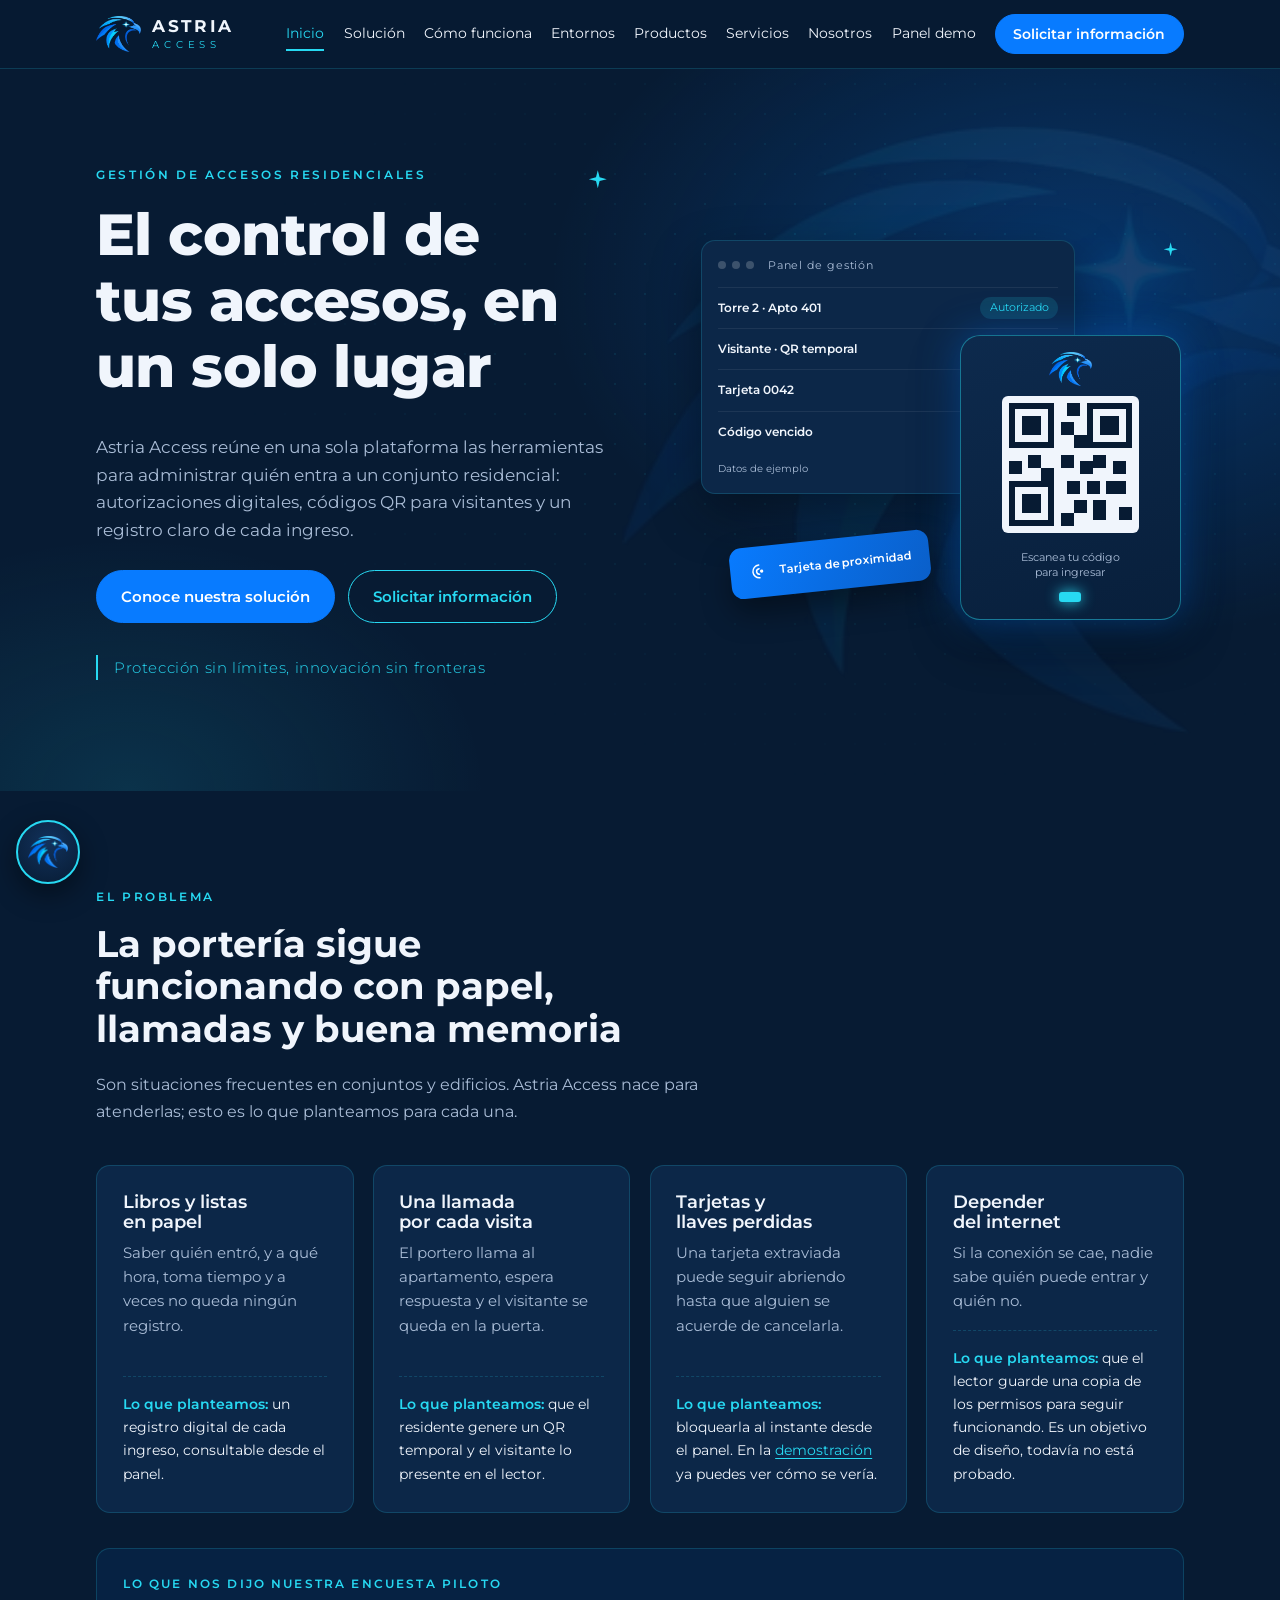
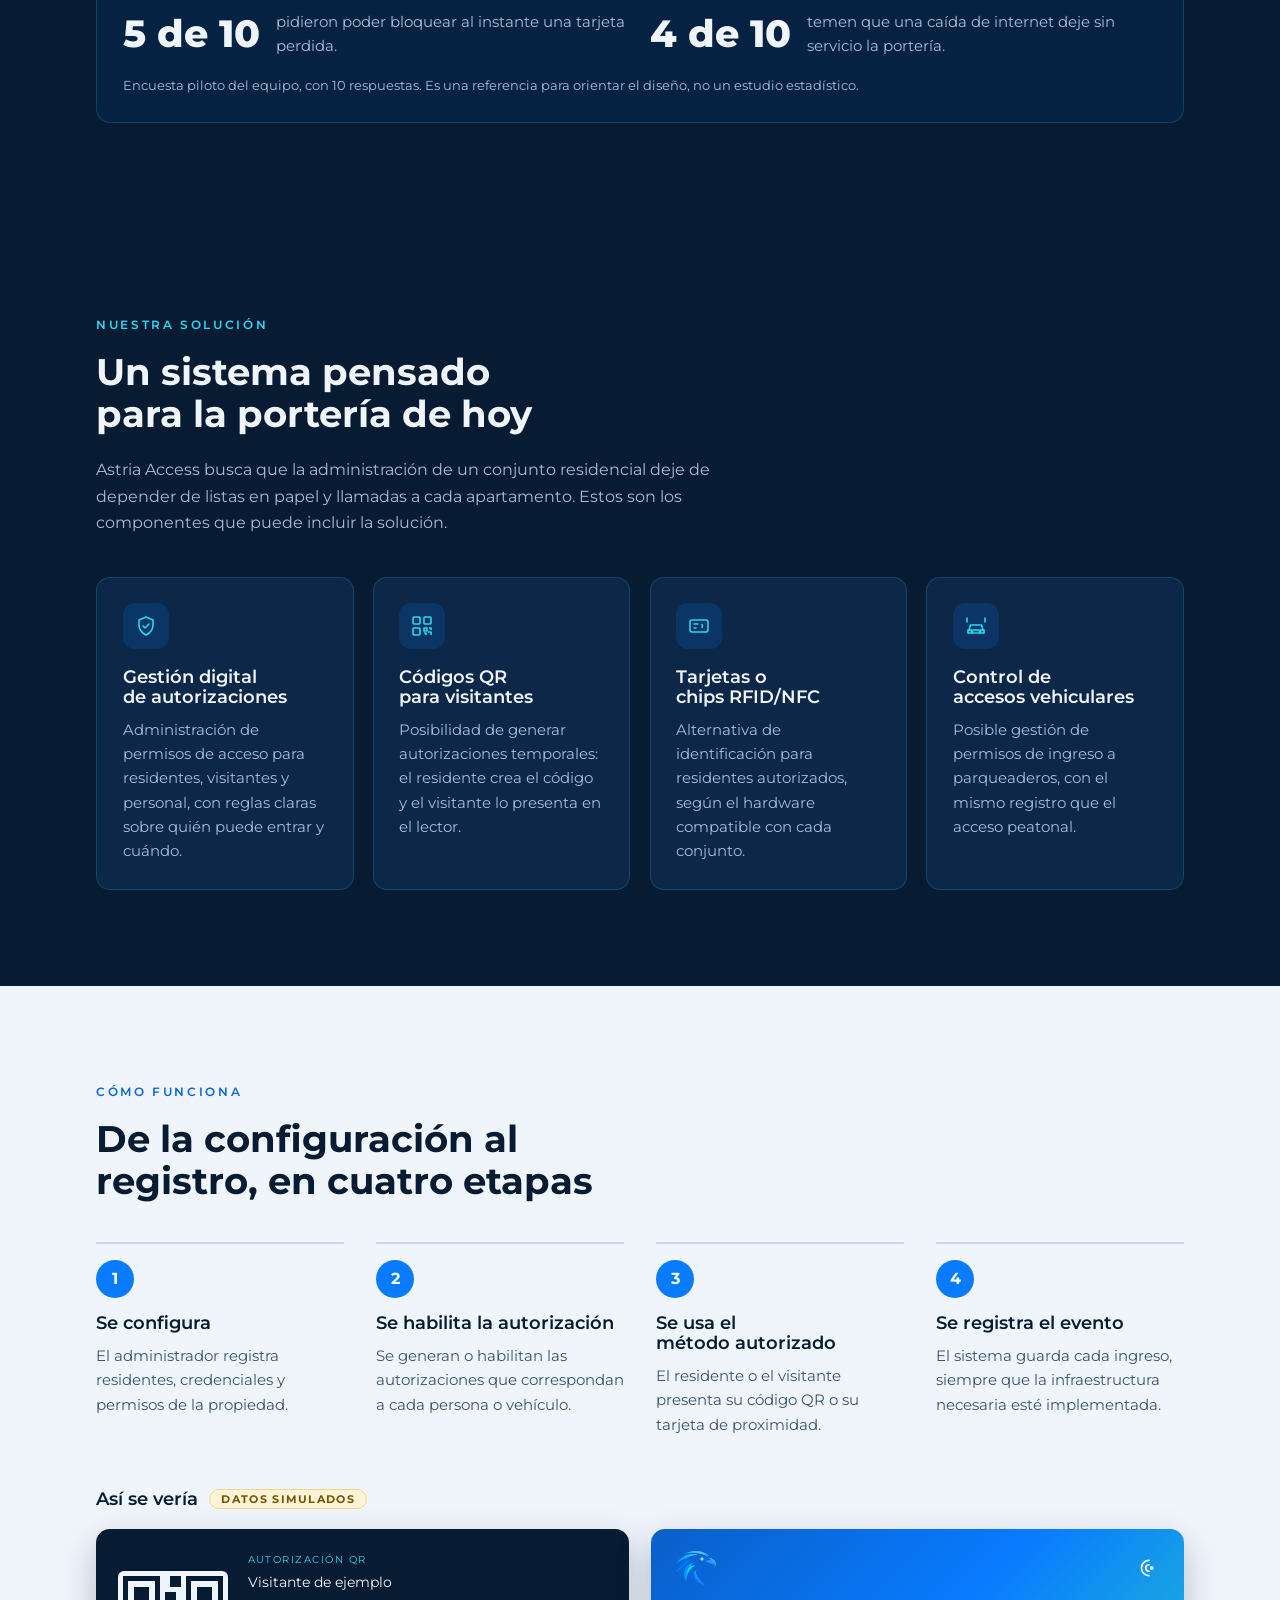
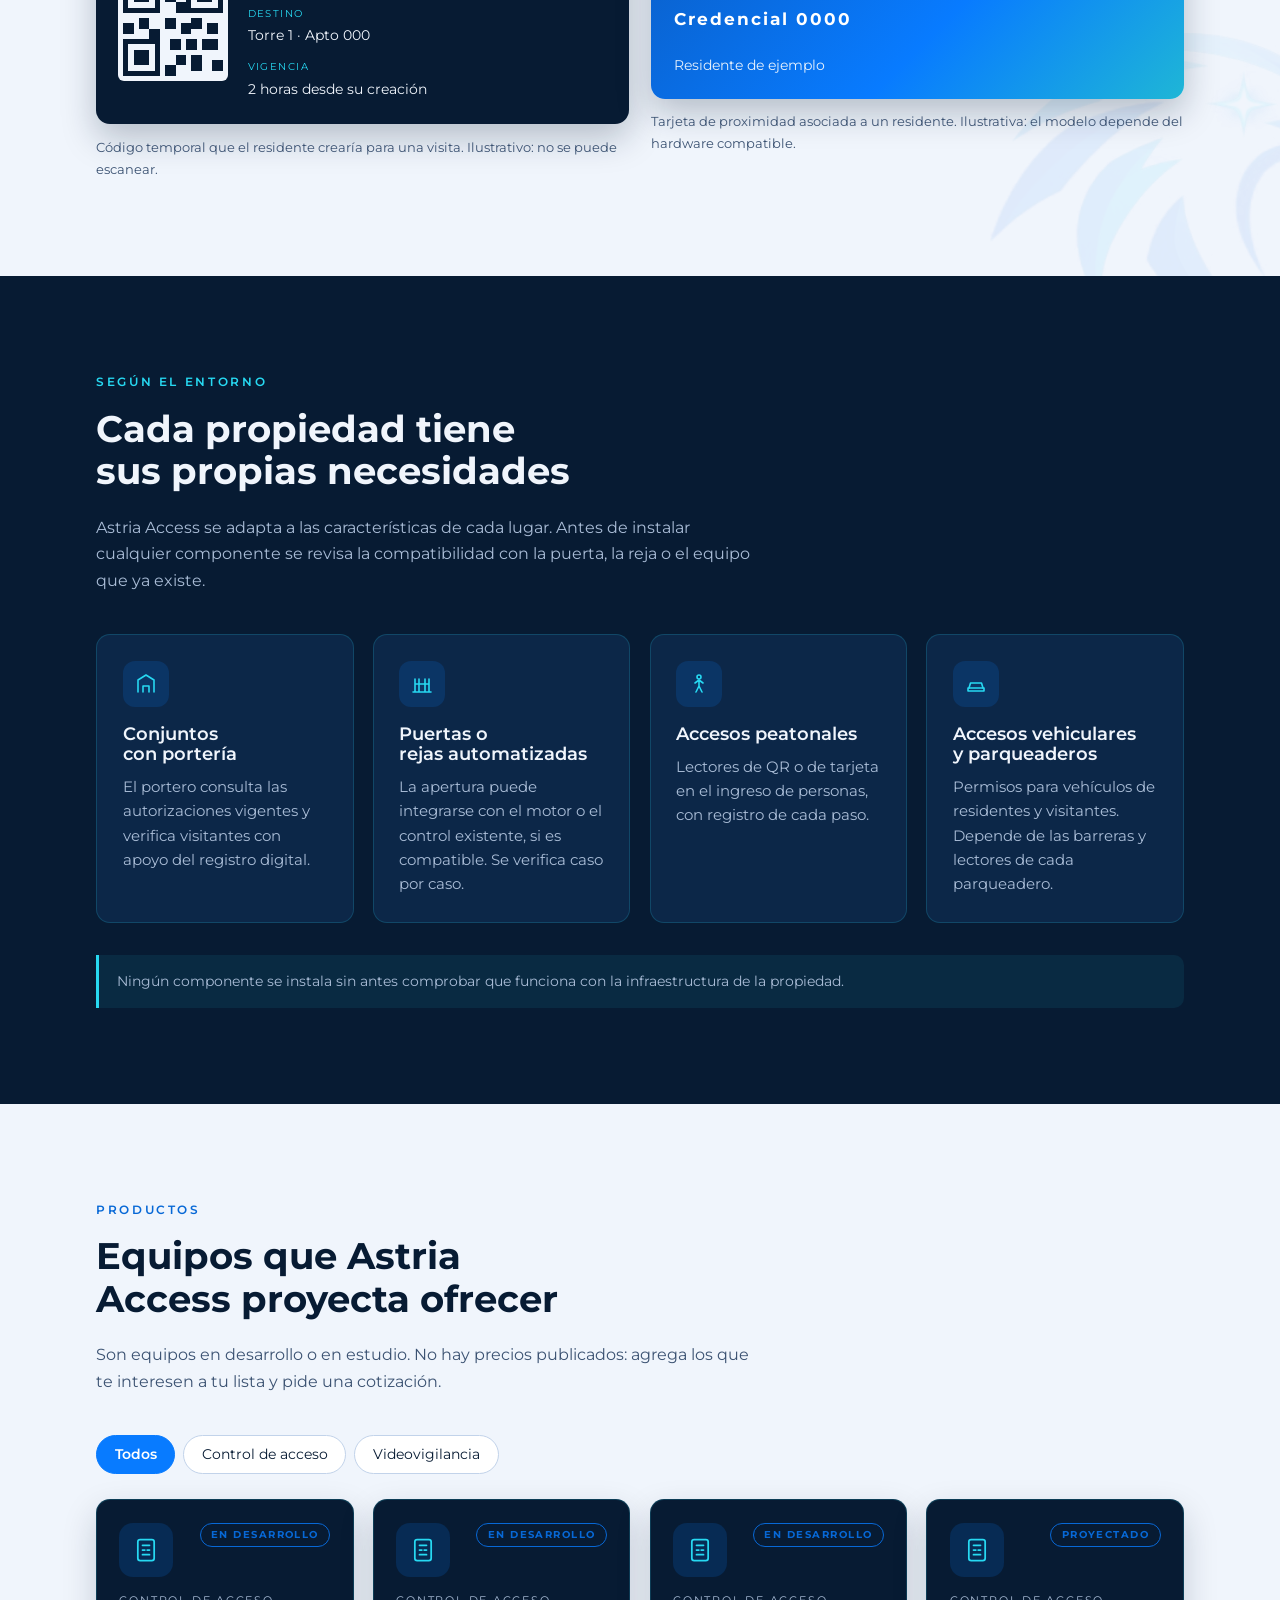
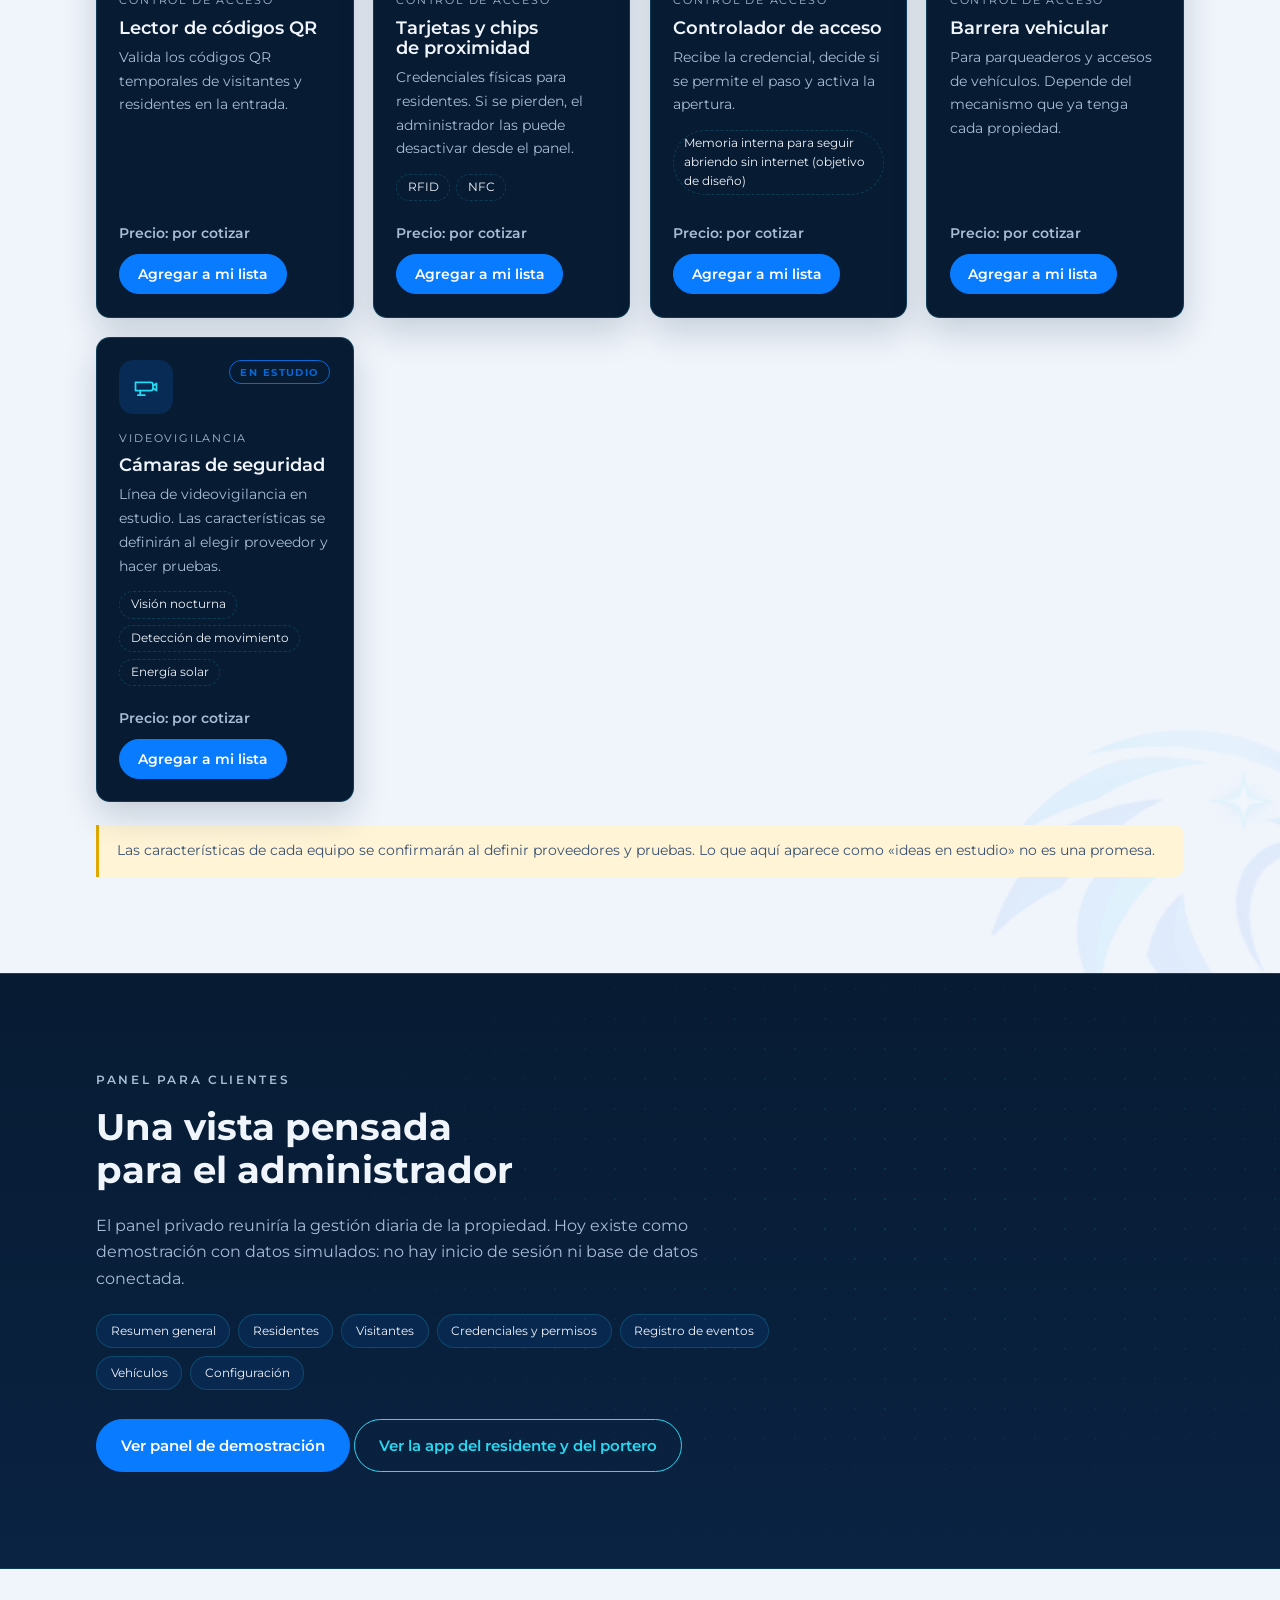
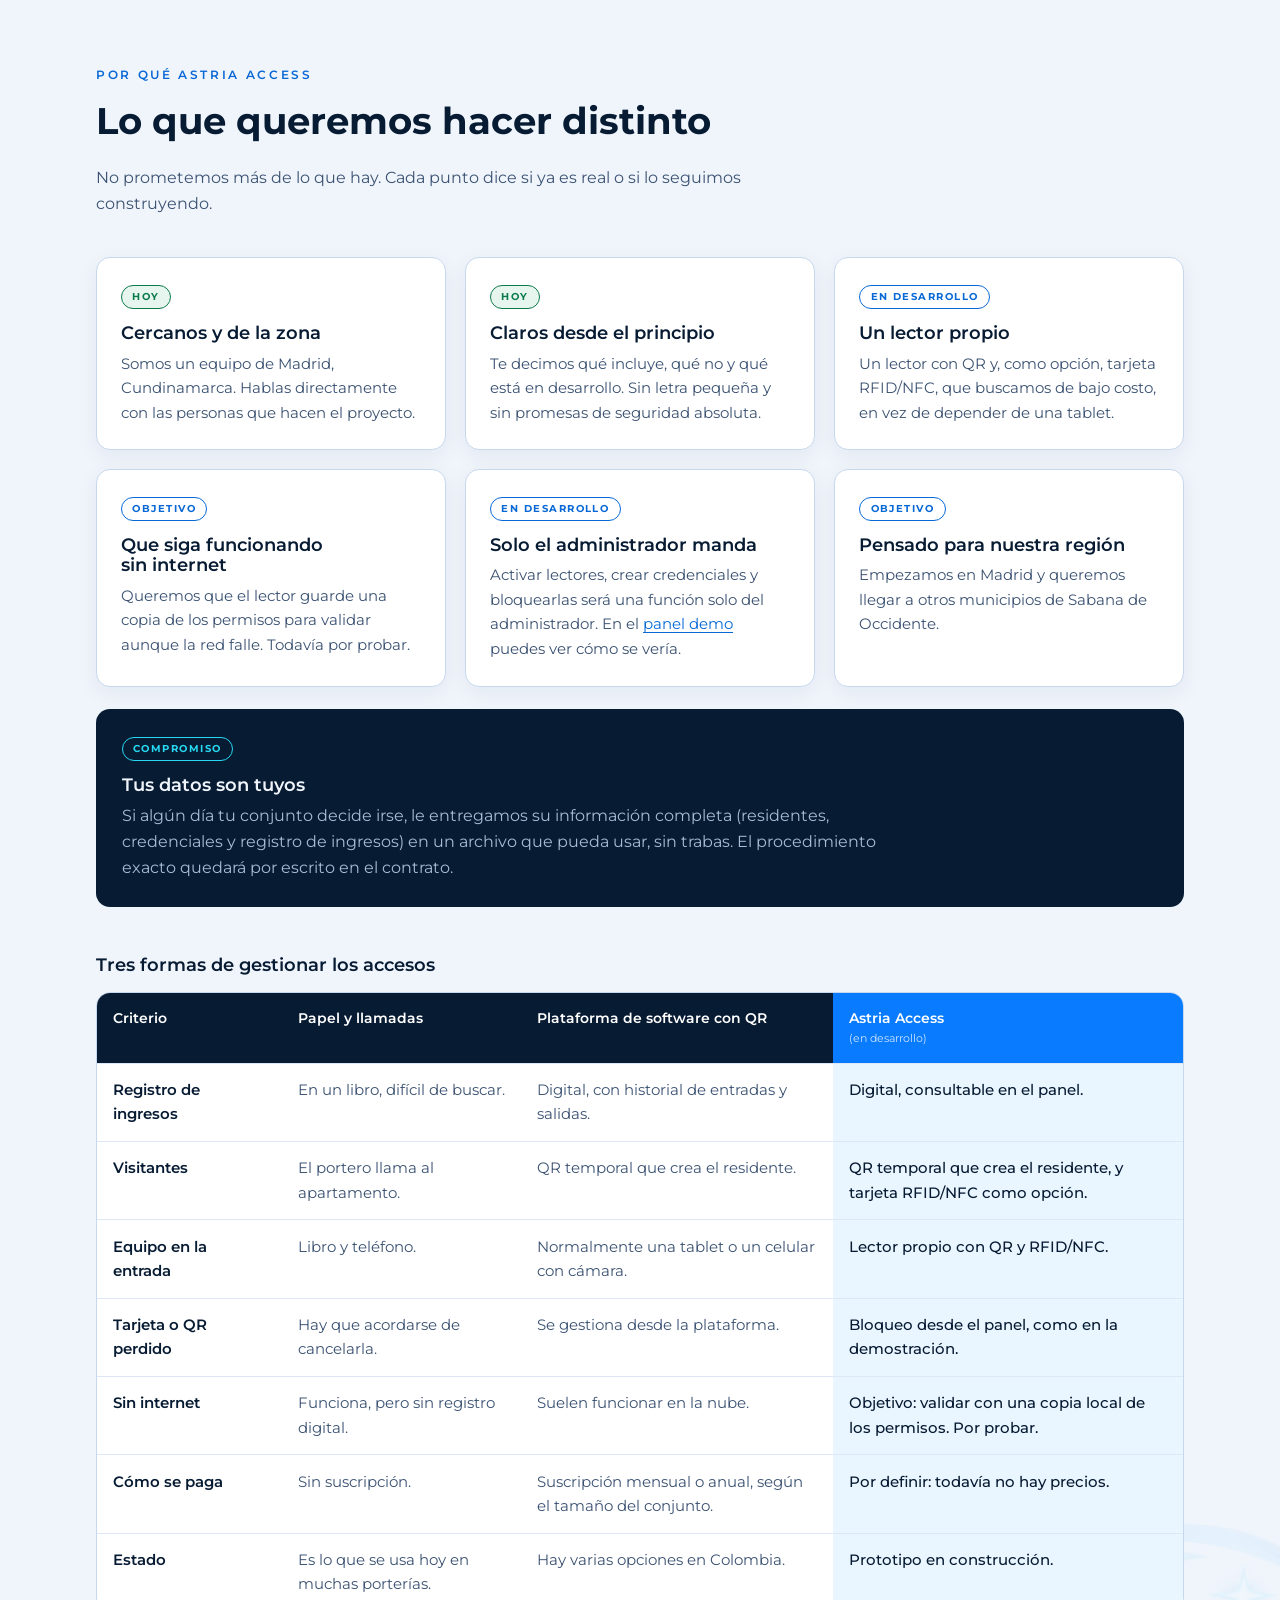
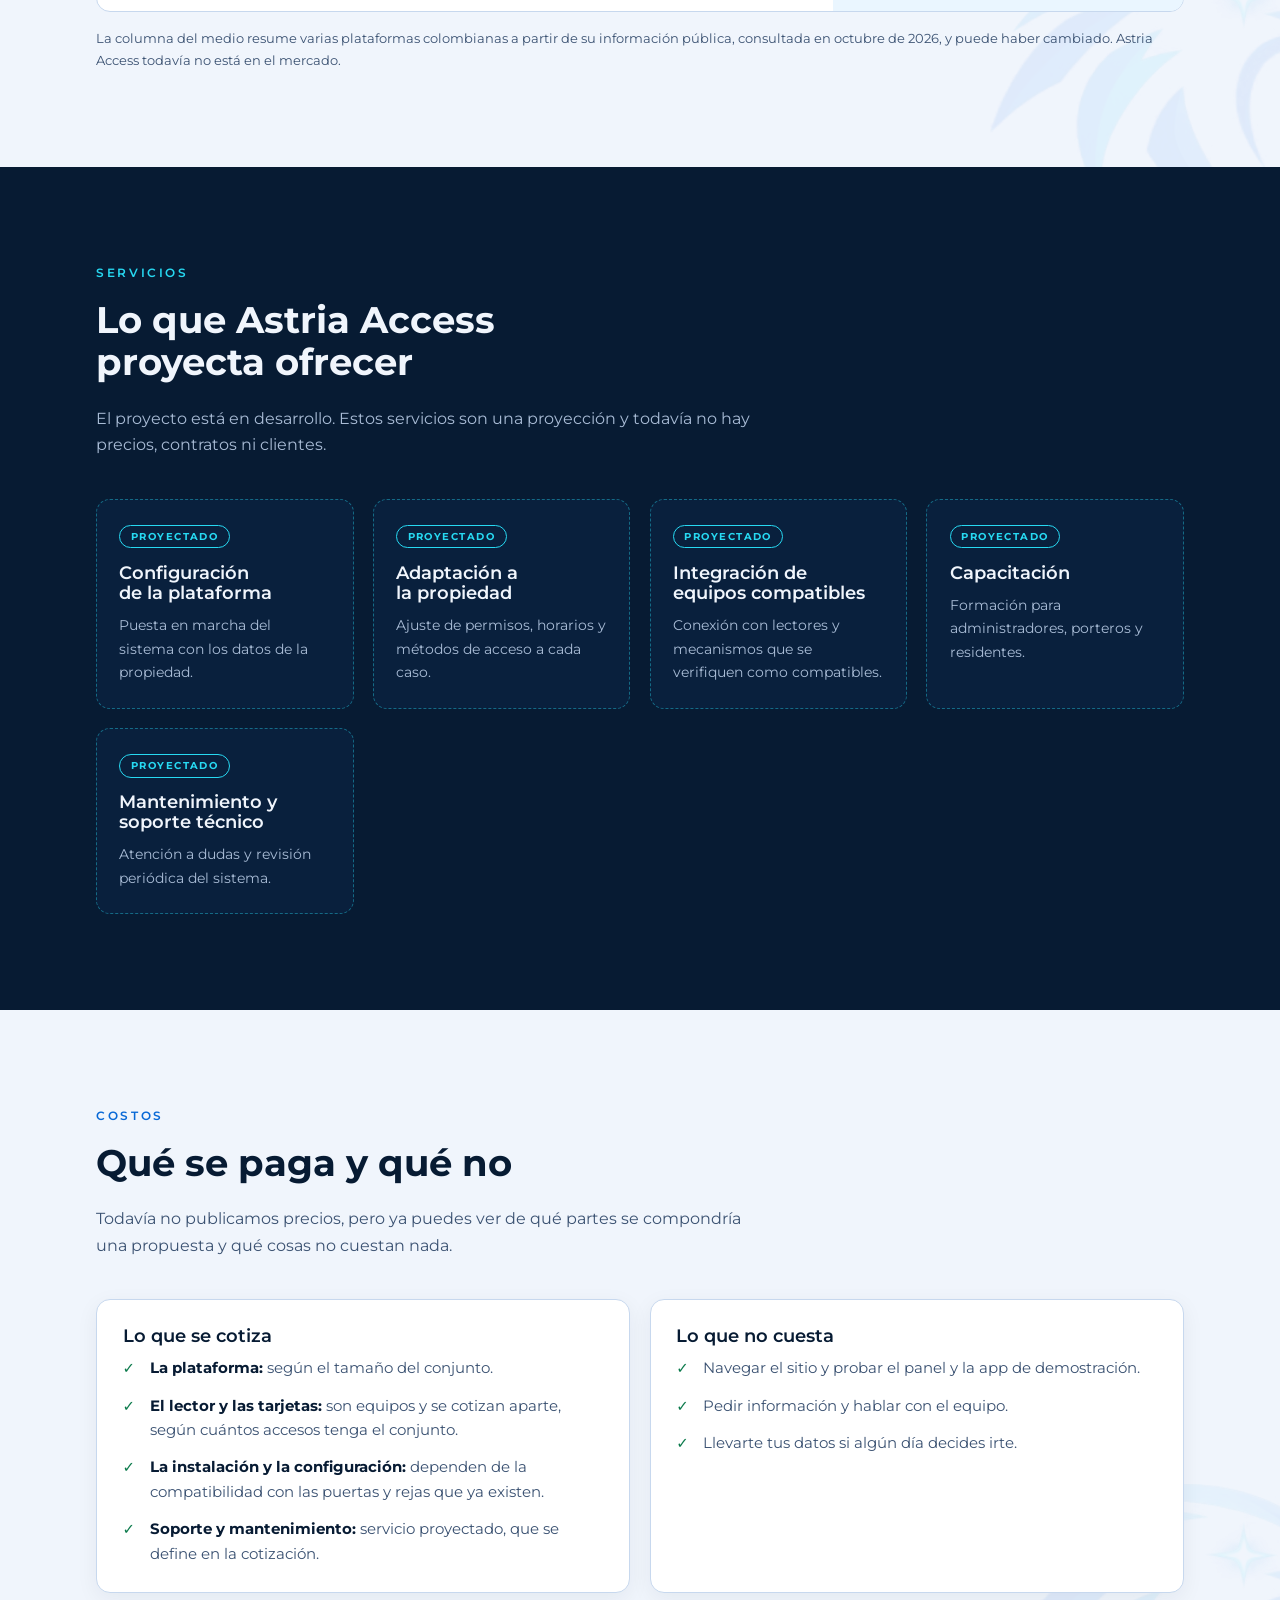
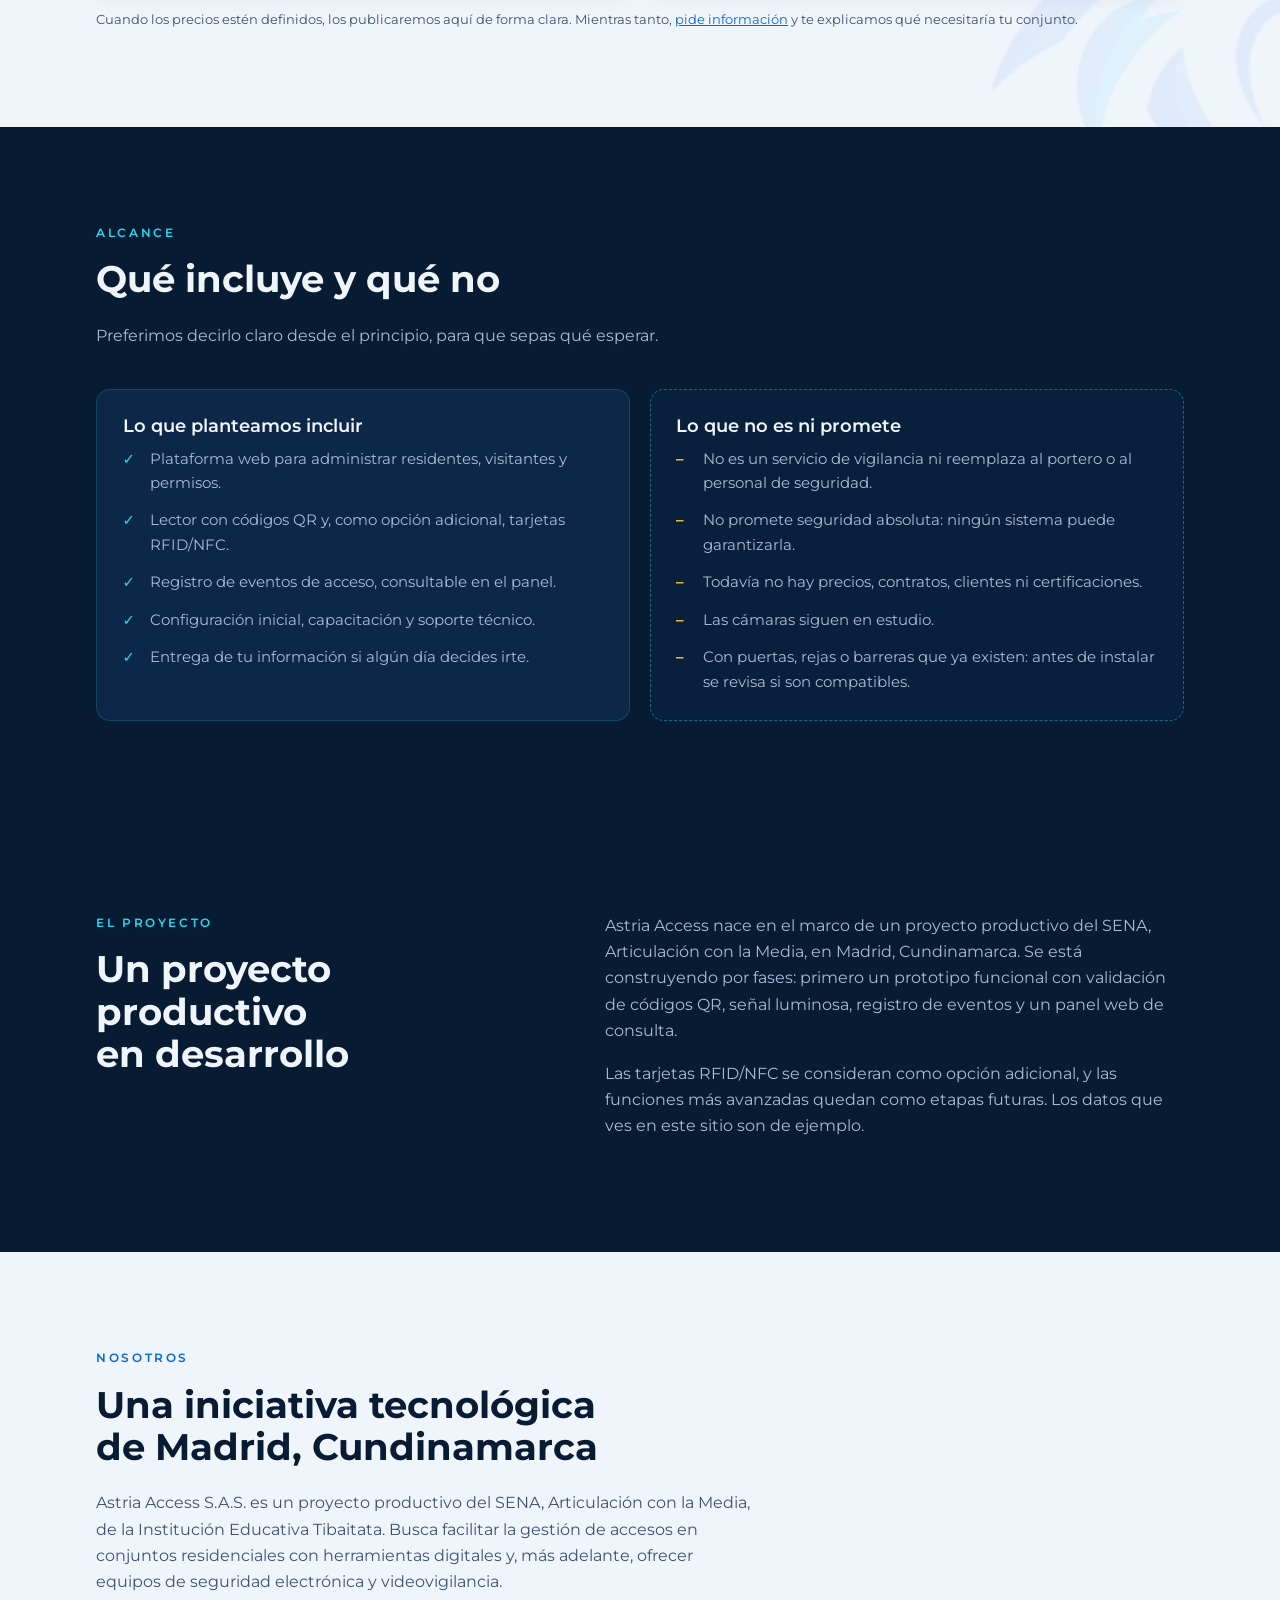
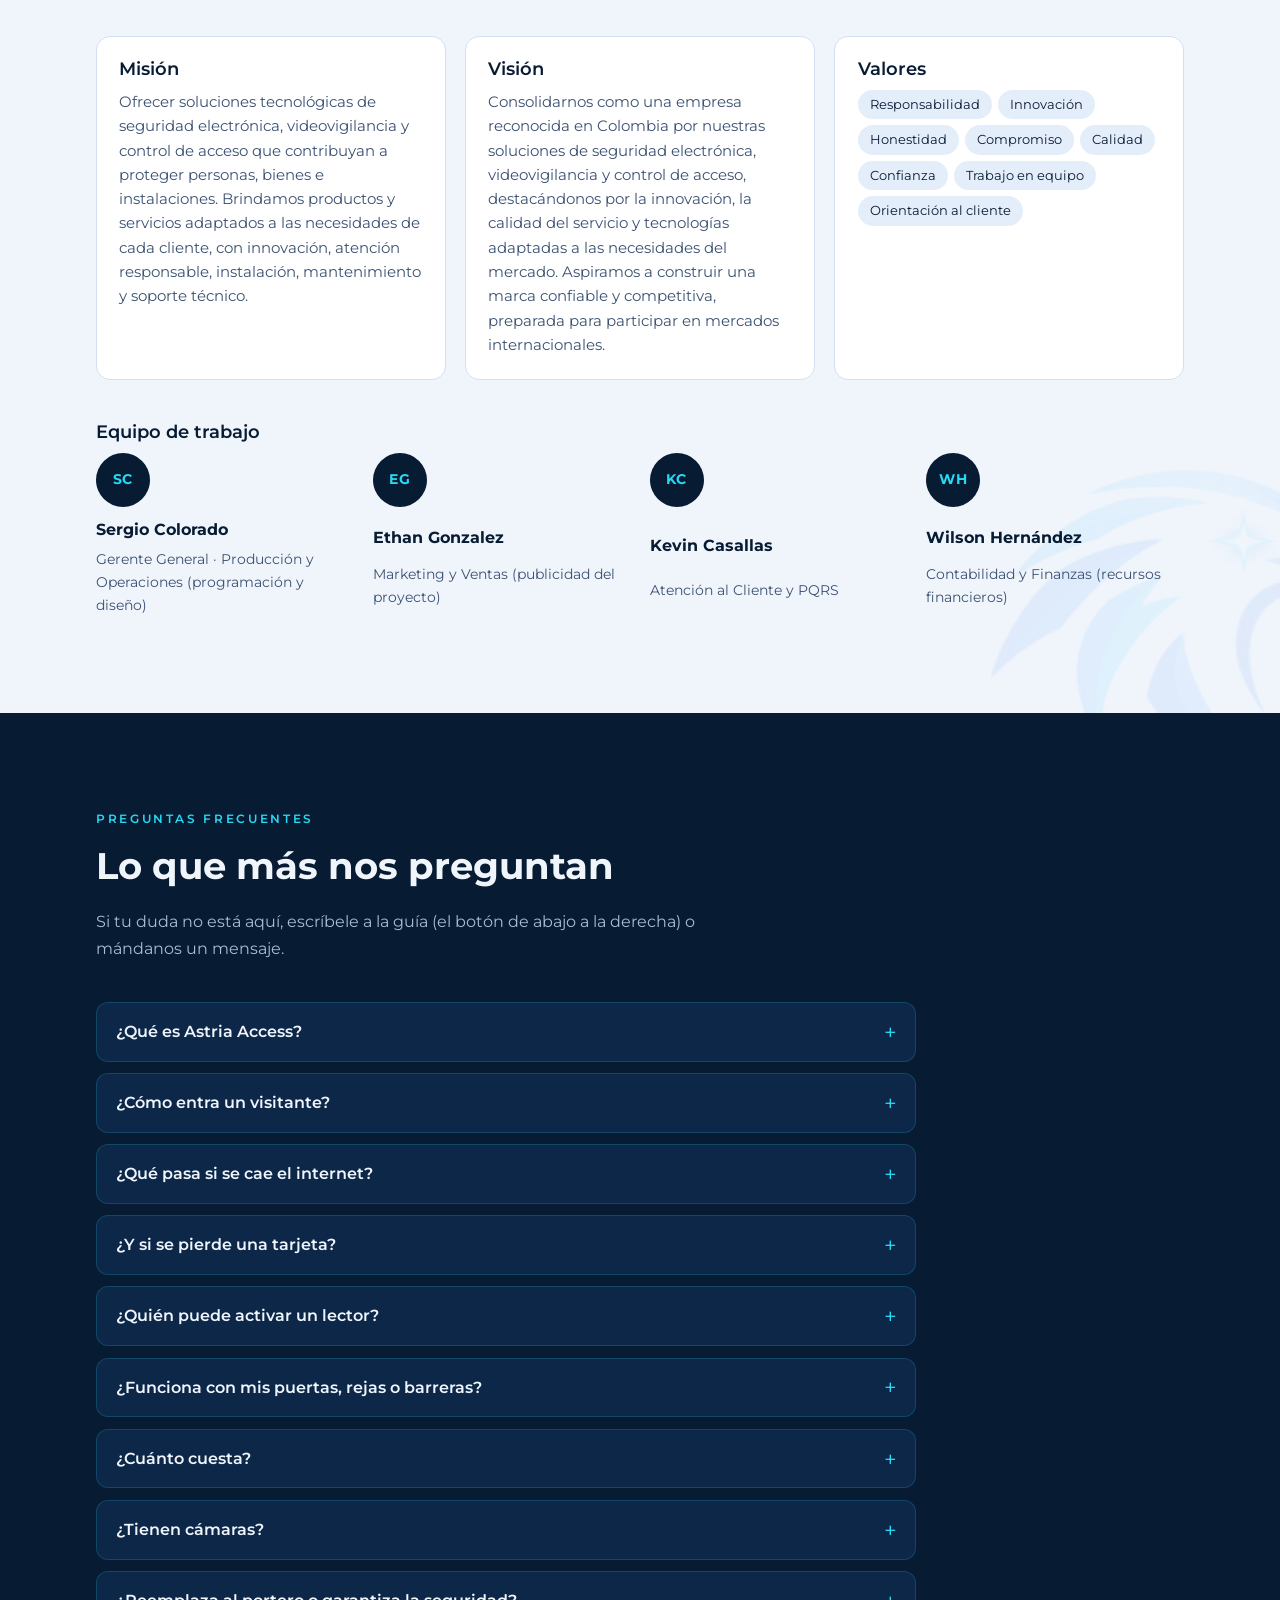
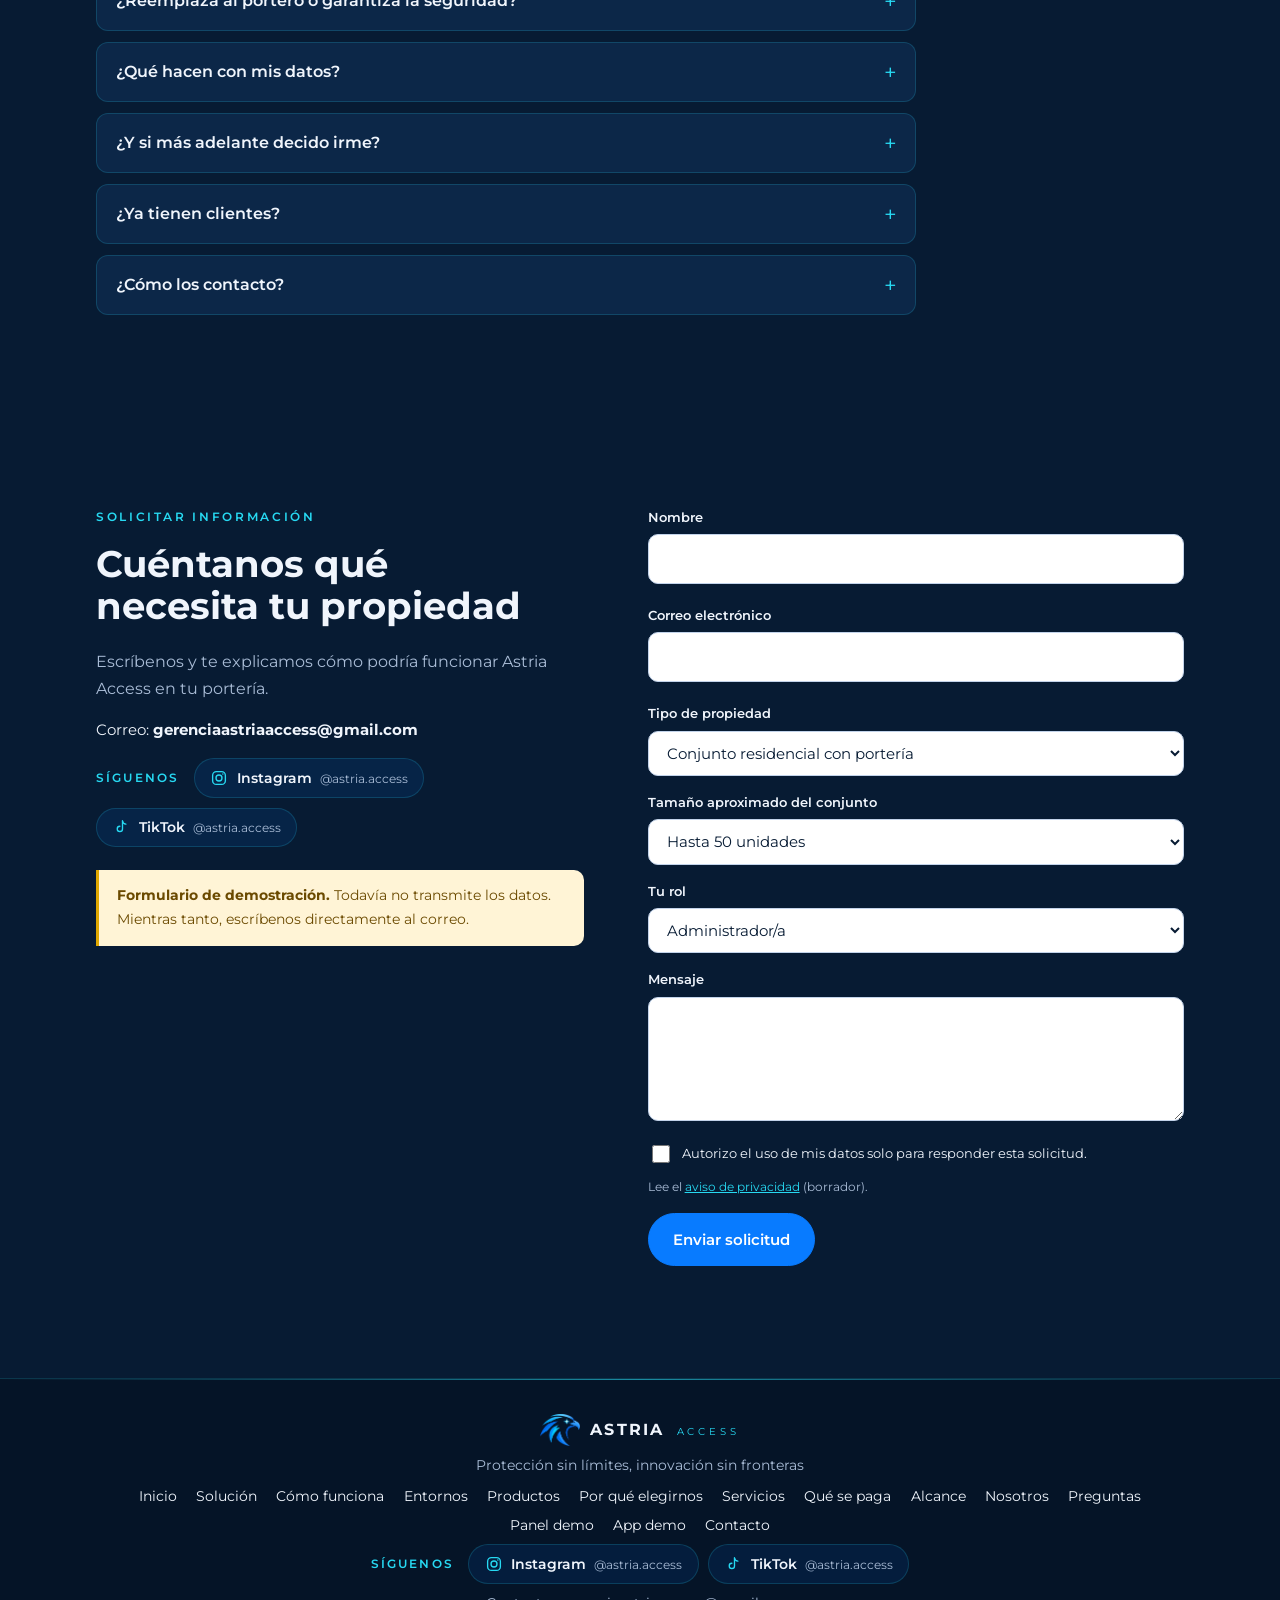
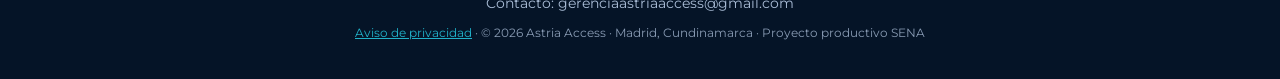
==== index.html @ 7a4d5e5d "Add files via upload" ====
<!DOCTYPE html>
<html lang="es">
<head>
  <meta charset="UTF-8">
  <meta name="viewport" content="width=device-width, initial-scale=1">
  <title>Astria Access</title>
  <meta name="description" content="Astria Access: herramientas digitales para gestionar los accesos de conjuntos residenciales, con códigos QR, tarjetas de proximidad y registro de eventos.">
  <meta name="theme-color" content="#071B33">
  <meta property="og:type" content="website">
  <meta property="og:title" content="Astria Access">
  <meta property="og:description" content="Herramientas digitales para gestionar los accesos de conjuntos residenciales: códigos QR, tarjetas de proximidad y registro de eventos.">
  <meta property="og:locale" content="es_CO">
  <link rel="icon" href="favicon.ico" sizes="any">
  <link rel="icon" type="image/png" sizes="32x32" href="favicon-32.png">
  <link rel="icon" type="image/png" sizes="192x192" href="favicon-192.png">
  <link rel="apple-touch-icon" href="apple-touch-icon.png">

  <!-- Tipografía Montserrat (la del kit de marca) -->
  <link rel="preconnect" href="https://fonts.googleapis.com">
  <link rel="preconnect" href="https://fonts.gstatic.com" crossorigin>
  <link href="https://fonts.googleapis.com/css2?family=Montserrat:wght@300;400;600;700;800&display=swap" rel="stylesheet">

  <link rel="stylesheet" href="styles.css">
</head>
<body>

  <a class="saltar" href="#contenido">Saltar al contenido</a>

  <!-- ============ ENCABEZADO Y MENÚ ============ -->
  <header class="encabezado" id="encabezado">
    <div class="contenedor encabezado__interior">
      <a class="marca" href="#inicio" aria-label="Astria Access, ir al inicio">
        <img src="logo-aguila.png" alt="" class="marca__icono" width="44" height="36">
        <span class="marca__texto">ASTRIA <small>ACCESS</small></span>
      </a>

      <button class="menu-boton" id="menuBoton" aria-expanded="false" aria-controls="menu" aria-label="Abrir menú">
        <span></span><span></span><span></span>
      </button>

      <nav class="menu" id="menu" aria-label="Principal">
        <a href="#inicio">Inicio</a>
        <a href="#solucion">Solución</a>
        <a href="#funcionamiento">Cómo funciona</a>
        <a href="#entornos">Entornos</a>
        <a href="#productos">Productos</a>
        <a href="#servicios">Servicios</a>
        <a href="#nosotros">Nosotros</a>
        <a href="panel.html">Panel demo</a>
        <a href="#contacto" class="boton boton--pequeno">Solicitar información</a>
      </nav>
    </div>
  </header>

  <main id="contenido">

    <!-- ============ A. INICIO ============ -->
    <section class="hero" id="inicio">
      <span class="estrella estrella--1" aria-hidden="true"></span>
      <span class="estrella estrella--2" aria-hidden="true"></span>
      <span class="estrella estrella--3" aria-hidden="true"></span>
      <div class="contenedor hero__interior">

        <div class="hero__texto">
          <p class="etiqueta">Gestión de accesos residenciales</p>
          <h1>El control de tus accesos, en un solo lugar</h1>
          <p class="hero__descripcion">
            Astria Access reúne en una sola plataforma las herramientas para administrar quién entra a un
            conjunto residencial: autorizaciones digitales, códigos QR para visitantes y un registro claro
            de cada ingreso.
          </p>
          <div class="hero__botones">
            <a href="#solucion" class="boton">Conoce nuestra solución</a>
            <a href="#contacto" class="boton boton--borde">Solicitar información</a>
          </div>
          <p class="eslogan">Protección sin límites, innovación sin fronteras</p>
        </div>

        <!-- Composición: lector en portería + panel de gestión (todo en SVG/HTML, sin imágenes externas) -->
        <div class="hero__visual" aria-hidden="true">
          <div class="escena">
            <div class="panel">
              <div class="panel__barra"><i></i><i></i><i></i><span>Panel de gestión</span></div>
              <div class="panel__fila"><b>Torre 2 · Apto 401</b><em class="ok">Autorizado</em></div>
              <div class="panel__fila"><b>Visitante · QR temporal</b><em class="ok">Válido 2 h</em></div>
              <div class="panel__fila"><b>Tarjeta 0042</b><em class="ok">Residente</em></div>
              <div class="panel__fila"><b>Código vencido</b><em class="no">Denegado</em></div>
              <small class="panel__nota">Datos de ejemplo</small>
            </div>

            <div class="lector">
              <img src="logo-aguila.png" alt="" class="lector__logo">
              <svg class="qr" viewBox="0 0 21 21" shape-rendering="crispEdges">
                <rect width="21" height="21" fill="#F0F5FC"/>
                <g fill="#071B33">
                  <path d="M1 1h7v7H1zM13 1h7v7h-7zM1 13h7v7H1z"/>
                </g>
                <g fill="#F0F5FC">
                  <path d="M2 2h5v5H2zM14 2h5v5h-5zM2 14h5v5H2z"/>
                </g>
                <g fill="#071B33">
                  <path d="M3 3h3v3H3zM15 3h3v3h-3zM3 15h3v3H3z"/>
                  <path d="M10 1h2v2h-2zM9 4h2v2H9zM11 6h2v2h-2zM9 9h2v2H9zM12 10h2v2h-2zM14 9h2v2h-2zM17 10h2v2h-2zM10 13h2v2h-2zM13 13h2v2h-2zM16 13h3v2h-3zM11 16h2v2h-2zM14 16h2v3h-2zM18 17h2v2h-2zM9 18h2v2H9zM1 10h2v2H1zM4 9h2v2H4zM6 11h2v2H6z"/>
                </g>
              </svg>
              <p class="lector__texto">Escanea tu código<br>para ingresar</p>
              <span class="lector__led"></span>
            </div>

            <div class="tarjeta-rfid">
              <svg viewBox="0 0 24 24" width="22" height="22" fill="none" stroke="currentColor" stroke-width="1.6" stroke-linecap="round"><path d="M5 12a7 7 0 0 1 7-7M5 12a7 7 0 0 0 7 7"/><path d="M9 12a3 3 0 0 1 3-3M9 12a3 3 0 0 0 3 3"/><circle cx="14.5" cy="12" r="1" fill="currentColor"/></svg>
              <span>Tarjeta de proximidad</span>
            </div>
          </div>
        </div>

      </div>
    </section>

    <!-- ============ B0. EL PROBLEMA ============ -->
    <section class="seccion" id="problema">
      <div class="contenedor">
        <header class="seccion__cabecera">
          <p class="etiqueta">El problema</p>
          <h2>La portería sigue funcionando con papel, llamadas y buena memoria</h2>
          <p>Son situaciones frecuentes en conjuntos y edificios. Astria Access nace para atenderlas; esto es lo que planteamos para cada una.</p>
        </header>

        <div class="rejilla">
          <article class="tarjeta tarjeta--problema">
            <h3>Libros y listas en papel</h3>
            <p>Saber quién entró, y a qué hora, toma tiempo y a veces no queda ningún registro.</p>
            <p class="tarjeta__respuesta"><strong>Lo que planteamos:</strong> un registro digital de cada ingreso, consultable desde el panel.</p>
          </article>
          <article class="tarjeta tarjeta--problema">
            <h3>Una llamada por cada visita</h3>
            <p>El portero llama al apartamento, espera respuesta y el visitante se queda en la puerta.</p>
            <p class="tarjeta__respuesta"><strong>Lo que planteamos:</strong> que el residente genere un QR temporal y el visitante lo presente en el lector.</p>
          </article>
          <article class="tarjeta tarjeta--problema">
            <h3>Tarjetas y llaves perdidas</h3>
            <p>Una tarjeta extraviada puede seguir abriendo hasta que alguien se acuerde de cancelarla.</p>
            <p class="tarjeta__respuesta"><strong>Lo que planteamos:</strong> bloquearla al instante desde el panel. En la <a href="panel.html">demostración</a> ya puedes ver cómo se vería.</p>
          </article>
          <article class="tarjeta tarjeta--problema">
            <h3>Depender del internet</h3>
            <p>Si la conexión se cae, nadie sabe quién puede entrar y quién no.</p>
            <p class="tarjeta__respuesta"><strong>Lo que planteamos:</strong> que el lector guarde una copia de los permisos para seguir funcionando. Es un objetivo de diseño, todavía no está probado.</p>
          </article>
        </div>

        <div class="cifras">
          <p class="cifras__titulo">Lo que nos dijo nuestra encuesta piloto</p>
          <ul class="cifras__lista">
            <li><strong>5 de 10</strong><span>pidieron poder bloquear al instante una tarjeta perdida.</span></li>
            <li><strong>4 de 10</strong><span>temen que una caída de internet deje sin servicio la portería.</span></li>
          </ul>
          <p class="cifras__nota">Encuesta piloto del equipo, con 10 respuestas. Es una referencia para orientar el diseño, no un estudio estadístico.</p>
        </div>
      </div>
    </section>

    <!-- ============ B. NUESTRA SOLUCIÓN ============ -->
    <section class="seccion" id="solucion">
      <div class="contenedor">
        <header class="seccion__cabecera">
          <p class="etiqueta">Nuestra solución</p>
          <h2>Un sistema pensado para la portería de hoy</h2>
          <p>
            Astria Access busca que la administración de un conjunto residencial deje de depender de
            listas en papel y llamadas a cada apartamento. Estos son los componentes que puede incluir la solución.
          </p>
        </header>

        <div class="rejilla">

          <article class="tarjeta">
            <div class="tarjeta__icono">
              <svg viewBox="0 0 24 24" fill="none" stroke="currentColor" stroke-width="1.6" stroke-linecap="round" stroke-linejoin="round"><path d="M12 3l7 3v5c0 4.5-3 8-7 10-4-2-7-5.5-7-10V6z"/><path d="M9 12l2 2 4-4"/></svg>
            </div>
            <h3>Gestión digital de autorizaciones</h3>
            <p>Administración de permisos de acceso para residentes, visitantes y personal, con reglas claras sobre quién puede entrar y cuándo.</p>
          </article>

          <article class="tarjeta">
            <div class="tarjeta__icono">
              <svg viewBox="0 0 24 24" fill="none" stroke="currentColor" stroke-width="1.6" stroke-linejoin="round"><rect x="3" y="3" width="7" height="7" rx="1"/><rect x="14" y="3" width="7" height="7" rx="1"/><rect x="3" y="14" width="7" height="7" rx="1"/><path d="M14 14h3v3h-3zM19 14h2v2M14 19h2v2M18 18h3v3"/></svg>
            </div>
            <h3>Códigos QR para visitantes</h3>
            <p>Posibilidad de generar autorizaciones temporales: el residente crea el código y el visitante lo presenta en el lector.</p>
          </article>

          <article class="tarjeta">
            <div class="tarjeta__icono">
              <svg viewBox="0 0 24 24" fill="none" stroke="currentColor" stroke-width="1.6" stroke-linecap="round"><rect x="3" y="6" width="18" height="12" rx="2"/><path d="M7 10h4M7 14h2"/><path d="M15 10.5a2.5 2.5 0 0 1 0 3"/></svg>
            </div>
            <h3>Tarjetas o chips RFID/NFC</h3>
            <p>Alternativa de identificación para residentes autorizados, según el hardware compatible con cada conjunto.</p>
          </article>

          <article class="tarjeta">
            <div class="tarjeta__icono">
              <svg viewBox="0 0 24 24" fill="none" stroke="currentColor" stroke-width="1.6" stroke-linecap="round" stroke-linejoin="round"><path d="M5 16l1.5-5h11L19 16"/><path d="M4 16h16v3H4z"/><circle cx="8" cy="17.5" r=".6" fill="currentColor"/><circle cx="16" cy="17.5" r=".6" fill="currentColor"/><path d="M3 8V4M21 8V4"/></svg>
            </div>
            <h3>Control de accesos vehiculares</h3>
            <p>Posible gestión de permisos de ingreso a parqueaderos, con el mismo registro que el acceso peatonal.</p>
          </article>

        </div>
      </div>
    </section>

    <!-- ============ C. CÓMO FUNCIONA (4 etapas: el orden sí importa) ============ -->
    <section class="seccion seccion--clara" id="funcionamiento">
      <div class="contenedor">
        <header class="seccion__cabecera">
          <p class="etiqueta">Cómo funciona</p>
          <h2>De la configuración al registro, en cuatro etapas</h2>
        </header>

        <ol class="pasos">
          <li>
            <span class="pasos__numero">1</span>
            <h3>Se configura</h3>
            <p>El administrador registra residentes, credenciales y permisos de la propiedad.</p>
          </li>
          <li>
            <span class="pasos__numero">2</span>
            <h3>Se habilita la autorización</h3>
            <p>Se generan o habilitan las autorizaciones que correspondan a cada persona o vehículo.</p>
          </li>
          <li>
            <span class="pasos__numero">3</span>
            <h3>Se usa el método autorizado</h3>
            <p>El residente o el visitante presenta su código QR o su tarjeta de proximidad.</p>
          </li>
          <li>
            <span class="pasos__numero">4</span>
            <h3>Se registra el evento</h3>
            <p>El sistema guarda cada ingreso, siempre que la infraestructura necesaria esté implementada.</p>
          </li>
        </ol>

        <div class="demos">
          <h3 class="demos__titulo">Así se vería <span class="sello">Datos simulados</span></h3>
          <div class="demos__par">

            <figure class="demo">
              <div class="demo__qr">
                <svg class="qr" viewBox="0 0 21 21" shape-rendering="crispEdges" role="img" aria-label="Código QR ilustrativo">
                <rect width="21" height="21" fill="#F0F5FC"/>
                <g fill="#071B33"><path d="M1 1h7v7H1zM13 1h7v7h-7zM1 13h7v7H1z"/></g>
                <g fill="#F0F5FC"><path d="M2 2h5v5H2zM14 2h5v5h-5zM2 14h5v5H2z"/></g>
                <g fill="#071B33">
                  <path d="M3 3h3v3H3zM15 3h3v3h-3zM3 15h3v3H3z"/>
                  <path d="M10 1h2v2h-2zM9 4h2v2H9zM11 6h2v2h-2zM9 9h2v2H9zM12 10h2v2h-2zM14 9h2v2h-2zM17 10h2v2h-2zM10 13h2v2h-2zM13 13h2v2h-2zM16 13h3v2h-3zM11 16h2v2h-2zM14 16h2v3h-2zM18 17h2v2h-2zM9 18h2v2H9zM1 10h2v2H1zM4 9h2v2H4zM6 11h2v2H6z"/>
                </g>
              </svg>
                <dl class="demo__datos">
                  <dt>Autorización QR</dt><dd>Visitante de ejemplo</dd>
                  <dt>Destino</dt><dd>Torre 1 · Apto 000</dd>
                  <dt>Vigencia</dt><dd>2 horas desde su creación</dd>
                </dl>
              </div>
              <figcaption>Código temporal que el residente crearía para una visita. Ilustrativo: no se puede escanear.</figcaption>
            </figure>

            <figure class="demo">
              <div class="demo__tarjeta">
                <div class="demo__tarjeta-fila">
                  <img src="logo-aguila.png" alt="" width="42" height="34">
                  <svg viewBox="0 0 24 24" width="26" height="26" fill="none" stroke="currentColor" stroke-width="1.6" stroke-linecap="round" aria-hidden="true"><path d="M5 12a7 7 0 0 1 7-7M5 12a7 7 0 0 0 7 7"/><path d="M9 12a3 3 0 0 1 3-3M9 12a3 3 0 0 0 3 3"/><circle cx="14.5" cy="12" r="1" fill="currentColor"/></svg>
                </div>
                <p class="demo__tarjeta-num">Credencial 0000</p>
                <p class="demo__tarjeta-nom">Residente de ejemplo</p>
              </div>
              <figcaption>Tarjeta de proximidad asociada a un residente. Ilustrativa: el modelo depende del hardware compatible.</figcaption>
            </figure>

          </div>
        </div>
      </div>
    </section>

    <!-- ============ D. SOLUCIONES SEGÚN EL ENTORNO ============ -->
    <section class="seccion" id="entornos">
      <div class="contenedor">
        <header class="seccion__cabecera">
          <p class="etiqueta">Según el entorno</p>
          <h2>Cada propiedad tiene sus propias necesidades</h2>
          <p>Astria Access se adapta a las características de cada lugar. Antes de instalar cualquier componente se revisa la compatibilidad con la puerta, la reja o el equipo que ya existe.</p>
        </header>

        <div class="rejilla">
          <article class="tarjeta">
            <div class="tarjeta__icono"><svg viewBox="0 0 24 24" fill="none" stroke="currentColor" stroke-width="1.6" stroke-linecap="round" stroke-linejoin="round"><path d="M4 20V8l8-5 8 5v12"/><path d="M9 20v-6h6v6"/></svg></div>
            <h3>Conjuntos con portería</h3>
            <p>El portero consulta las autorizaciones vigentes y verifica visitantes con apoyo del registro digital.</p>
          </article>
          <article class="tarjeta">
            <div class="tarjeta__icono"><svg viewBox="0 0 24 24" fill="none" stroke="currentColor" stroke-width="1.6" stroke-linecap="round" stroke-linejoin="round"><path d="M3 20h18M5 20V7M19 20V7M5 12h14M9 7v13M15 7v13"/></svg></div>
            <h3>Puertas o rejas automatizadas</h3>
            <p>La apertura puede integrarse con el motor o el control existente, si es compatible. Se verifica caso por caso.</p>
          </article>
          <article class="tarjeta">
            <div class="tarjeta__icono"><svg viewBox="0 0 24 24" fill="none" stroke="currentColor" stroke-width="1.6" stroke-linecap="round" stroke-linejoin="round"><circle cx="12" cy="5" r="2"/><path d="M12 8v6l-3 6M12 14l3 6M8 11l4-3 4 3"/></svg></div>
            <h3>Accesos peatonales</h3>
            <p>Lectores de QR o de tarjeta en el ingreso de personas, con registro de cada paso.</p>
          </article>
          <article class="tarjeta">
            <div class="tarjeta__icono"><svg viewBox="0 0 24 24" fill="none" stroke="currentColor" stroke-width="1.6" stroke-linecap="round" stroke-linejoin="round"><path d="M5 16l1.5-5h11L19 16"/><path d="M4 16h16v3H4z"/></svg></div>
            <h3>Accesos vehiculares y parqueaderos</h3>
            <p>Permisos para vehículos de residentes y visitantes. Depende de las barreras y lectores de cada parqueadero.</p>
          </article>
        </div>

        <p class="aviso">Ningún componente se instala sin antes comprobar que funciona con la infraestructura de la propiedad.</p>
      </div>
    </section>

    <!-- ============ PRODUCTOS (catálogo en productos.js) ============ -->
    <section class="seccion seccion--clara" id="productos">
      <div class="contenedor">
        <header class="seccion__cabecera">
          <p class="etiqueta">Productos</p>
          <h2>Equipos que Astria Access proyecta ofrecer</h2>
          <p>Son equipos en desarrollo o en estudio. No hay precios publicados: agrega los que te interesen a tu lista y pide una cotización.</p>
        </header>

        <div class="filtros" id="filtrosProductos" role="group" aria-label="Filtrar productos por categoría"></div>
        <div class="catalogo" id="catalogo" aria-live="polite"></div>
        <p class="aviso aviso--demo">Las características de cada equipo se confirmarán al definir proveedores y pruebas. Lo que aquí aparece como «ideas en estudio» no es una promesa.</p>
      </div>
    </section>

    <!-- Lista de cotización (botón flotante + panel lateral) -->
    <button type="button" class="cotizacion-boton" id="cotBoton" aria-controls="cotPanel" aria-expanded="false" hidden>
      Mi lista <span class="cotizacion-boton__n" id="cotN">0</span>
    </button>
    <aside class="cotizacion" id="cotPanel" aria-label="Lista de cotización" hidden>
      <div class="cotizacion__cabeza">
        <h2>Mi lista de cotización</h2>
        <button type="button" class="cotizacion__cerrar" id="cotCerrar" aria-label="Cerrar lista">×</button>
      </div>
      <ul class="cotizacion__lista" id="cotLista"></ul>
      <p class="cotizacion__vacia" id="cotVacia">Aún no has agregado productos.</p>
      <div class="cotizacion__pie" id="cotPie">
        <p class="cotizacion__nota">Esta lista no se envía sola. Copia el texto y envíalo por el correo de contacto.</p>
        <button type="button" class="boton boton--pequeno" id="cotCopiar">Copiar solicitud</button>
        <button type="button" class="boton boton--borde boton--pequeno" id="cotVaciar">Vaciar lista</button>
        <p class="formulario__estado" id="cotEstado" role="status"></p>
      </div>
    </aside>

    <!-- ============ E. PANEL PRIVADO (aquí solo se presenta; la demo vive en panel.html) ============ -->
    <section class="seccion seccion--panel" id="panel">
      <div class="contenedor panel-promo">
        <div class="panel-promo__texto">
          <p class="etiqueta">Panel para clientes</p>
          <h2>Una vista pensada para el administrador</h2>
          <p>El panel privado reuniría la gestión diaria de la propiedad. Hoy existe como demostración con datos simulados: no hay inicio de sesión ni base de datos conectada.</p>
          <ul class="chips" aria-label="Módulos del panel">
            <li>Resumen general</li>
            <li>Residentes</li>
            <li>Visitantes</li>
            <li>Credenciales y permisos</li>
            <li>Registro de eventos</li>
            <li>Vehículos</li>
            <li>Configuración</li>
          </ul>
          <a href="panel.html" class="boton">Ver panel de demostración</a>
          <a href="app.html" class="boton boton--borde">Ver la app del residente y del portero</a>
        </div>
      </div>
    </section>

    <!-- ============ POR QUÉ ELEGIRNOS + COMPARACIÓN ============ -->
    <section class="seccion seccion--clara" id="elegirnos">
      <div class="contenedor">
        <header class="seccion__cabecera">
          <p class="etiqueta">Por qué Astria Access</p>
          <h2>Lo que queremos hacer distinto</h2>
          <p>No prometemos más de lo que hay. Cada punto dice si ya es real o si lo seguimos construyendo.</p>
        </header>

        <div class="rejilla rejilla--razones">
          <article class="razon">
            <span class="insignia insignia--ok">Hoy</span>
            <h3>Cercanos y de la zona</h3>
            <p>Somos un equipo de Madrid, Cundinamarca. Hablas directamente con las personas que hacen el proyecto.</p>
          </article>
          <article class="razon">
            <span class="insignia insignia--ok">Hoy</span>
            <h3>Claros desde el principio</h3>
            <p>Te decimos qué incluye, qué no y qué está en desarrollo. Sin letra pequeña y sin promesas de seguridad absoluta.</p>
          </article>
          <article class="razon">
            <span class="insignia">En desarrollo</span>
            <h3>Un lector propio</h3>
            <p>Un lector con QR y, como opción, tarjeta RFID/NFC, que buscamos de bajo costo, en vez de depender de una tablet.</p>
          </article>
          <article class="razon">
            <span class="insignia">Objetivo</span>
            <h3>Que siga funcionando sin internet</h3>
            <p>Queremos que el lector guarde una copia de los permisos para validar aunque la red falle. Todavía por probar.</p>
          </article>
          <article class="razon">
            <span class="insignia">En desarrollo</span>
            <h3>Solo el administrador manda</h3>
            <p>Activar lectores, crear credenciales y bloquearlas será una función solo del administrador. En el <a href="panel.html">panel demo</a> puedes ver cómo se vería.</p>
          </article>
          <article class="razon">
            <span class="insignia">Objetivo</span>
            <h3>Pensado para nuestra región</h3>
            <p>Empezamos en Madrid y queremos llegar a otros municipios de Sabana de Occidente.</p>
          </article>
        </div>

        <div class="compromiso">
          <span class="insignia">Compromiso</span>
          <h3>Tus datos son tuyos</h3>
          <p>Si algún día tu conjunto decide irse, le entregamos su información completa (residentes, credenciales y registro de ingresos) en un archivo que pueda usar, sin trabas. El procedimiento exacto quedará por escrito en el contrato.</p>
        </div>

        <h3 class="comparativa__titulo">Tres formas de gestionar los accesos</h3>
        <div class="comparativa" role="region" aria-label="Comparación de formas de gestionar los accesos" tabindex="0">
          <table>
            <caption class="solo-lectores">Comparación entre papel y llamadas, una plataforma de software con QR y Astria Access</caption>
            <thead>
              <tr>
                <th scope="col">Criterio</th>
                <th scope="col">Papel y llamadas</th>
                <th scope="col">Plataforma de software con QR</th>
                <th scope="col" class="es-astria">Astria Access <small>(en desarrollo)</small></th>
              </tr>
            </thead>
            <tbody>
              <tr>
                <th scope="row">Registro de ingresos</th>
                <td data-label="Papel y llamadas">En un libro, difícil de buscar.</td>
                <td data-label="Plataforma de software con QR">Digital, con historial de entradas y salidas.</td>
                <td data-label="Astria Access" class="es-astria">Digital, consultable en el panel.</td>
              </tr>
              <tr>
                <th scope="row">Visitantes</th>
                <td data-label="Papel y llamadas">El portero llama al apartamento.</td>
                <td data-label="Plataforma de software con QR">QR temporal que crea el residente.</td>
                <td data-label="Astria Access" class="es-astria">QR temporal que crea el residente, y tarjeta RFID/NFC como opción.</td>
              </tr>
              <tr>
                <th scope="row">Equipo en la entrada</th>
                <td data-label="Papel y llamadas">Libro y teléfono.</td>
                <td data-label="Plataforma de software con QR">Normalmente una tablet o un celular con cámara.</td>
                <td data-label="Astria Access" class="es-astria">Lector propio con QR y RFID/NFC.</td>
              </tr>
              <tr>
                <th scope="row">Tarjeta o QR perdido</th>
                <td data-label="Papel y llamadas">Hay que acordarse de cancelarla.</td>
                <td data-label="Plataforma de software con QR">Se gestiona desde la plataforma.</td>
                <td data-label="Astria Access" class="es-astria">Bloqueo desde el panel, como en la demostración.</td>
              </tr>
              <tr>
                <th scope="row">Sin internet</th>
                <td data-label="Papel y llamadas">Funciona, pero sin registro digital.</td>
                <td data-label="Plataforma de software con QR">Suelen funcionar en la nube.</td>
                <td data-label="Astria Access" class="es-astria">Objetivo: validar con una copia local de los permisos. Por probar.</td>
              </tr>
              <tr>
                <th scope="row">Cómo se paga</th>
                <td data-label="Papel y llamadas">Sin suscripción.</td>
                <td data-label="Plataforma de software con QR">Suscripción mensual o anual, según el tamaño del conjunto.</td>
                <td data-label="Astria Access" class="es-astria">Por definir: todavía no hay precios.</td>
              </tr>
              <tr>
                <th scope="row">Estado</th>
                <td data-label="Papel y llamadas">Es lo que se usa hoy en muchas porterías.</td>
                <td data-label="Plataforma de software con QR">Hay varias opciones en Colombia.</td>
                <td data-label="Astria Access" class="es-astria">Prototipo en construcción.</td>
              </tr>
            </tbody>
          </table>
        </div>
        <p class="comparativa__nota">La columna del medio resume varias plataformas colombianas a partir de su información pública, consultada en octubre de 2026, y puede haber cambiado. Astria Access todavía no está en el mercado.</p>
      </div>
    </section>

    <!-- ============ F. SERVICIOS ============ -->
    <section class="seccion" id="servicios">
      <div class="contenedor">
        <header class="seccion__cabecera">
          <p class="etiqueta">Servicios</p>
          <h2>Lo que Astria Access proyecta ofrecer</h2>
          <p>El proyecto está en desarrollo. Estos servicios son una proyección y todavía no hay precios, contratos ni clientes.</p>
        </header>

        <div class="rejilla rejilla--servicios">
          <article class="servicio"><span class="insignia">Proyectado</span><h3>Configuración de la plataforma</h3><p>Puesta en marcha del sistema con los datos de la propiedad.</p></article>
          <article class="servicio"><span class="insignia">Proyectado</span><h3>Adaptación a la propiedad</h3><p>Ajuste de permisos, horarios y métodos de acceso a cada caso.</p></article>
          <article class="servicio"><span class="insignia">Proyectado</span><h3>Integración de equipos compatibles</h3><p>Conexión con lectores y mecanismos que se verifiquen como compatibles.</p></article>
          <article class="servicio"><span class="insignia">Proyectado</span><h3>Capacitación</h3><p>Formación para administradores, porteros y residentes.</p></article>
          <article class="servicio"><span class="insignia">Proyectado</span><h3>Mantenimiento y soporte técnico</h3><p>Atención a dudas y revisión periódica del sistema.</p></article>
        </div>
      </div>
    </section>

    <!-- ============ COSTOS: QUÉ SE PAGA Y QUÉ NO ============ -->
    <section class="seccion seccion--clara" id="costos">
      <div class="contenedor">
        <header class="seccion__cabecera">
          <p class="etiqueta">Costos</p>
          <h2>Qué se paga y qué no</h2>
          <p>Todavía no publicamos precios, pero ya puedes ver de qué partes se compondría una propuesta y qué cosas no cuestan nada.</p>
        </header>

        <div class="alcance alcance--clara">
          <div class="alcance__col alcance__col--si">
            <h3>Lo que se cotiza</h3>
            <ul>
              <li><strong>La plataforma:</strong> según el tamaño del conjunto.</li>
              <li><strong>El lector y las tarjetas:</strong> son equipos y se cotizan aparte, según cuántos accesos tenga el conjunto.</li>
              <li><strong>La instalación y la configuración:</strong> dependen de la compatibilidad con las puertas y rejas que ya existen.</li>
              <li><strong>Soporte y mantenimiento:</strong> servicio proyectado, que se define en la cotización.</li>
            </ul>
          </div>
          <div class="alcance__col alcance__col--si">
            <h3>Lo que no cuesta</h3>
            <ul>
              <li>Navegar el sitio y probar el panel y la app de demostración.</li>
              <li>Pedir información y hablar con el equipo.</li>
              <li>Llevarte tus datos si algún día decides irte.</li>
            </ul>
          </div>
        </div>
        <p class="comparativa__nota">Cuando los precios estén definidos, los publicaremos aquí de forma clara. Mientras tanto, <a href="#contacto">pide información</a> y te explicamos qué necesitaría tu conjunto.</p>
      </div>
    </section>

    <!-- ============ ALCANCE: QUÉ INCLUYE Y QUÉ NO ============ -->
    <section class="seccion" id="alcance">
      <div class="contenedor">
        <header class="seccion__cabecera">
          <p class="etiqueta">Alcance</p>
          <h2>Qué incluye y qué no</h2>
          <p>Preferimos decirlo claro desde el principio, para que sepas qué esperar.</p>
        </header>

        <div class="alcance">
          <div class="alcance__col alcance__col--si">
            <h3>Lo que planteamos incluir</h3>
            <ul>
              <li>Plataforma web para administrar residentes, visitantes y permisos.</li>
              <li>Lector con códigos QR y, como opción adicional, tarjetas RFID/NFC.</li>
              <li>Registro de eventos de acceso, consultable en el panel.</li>
              <li>Configuración inicial, capacitación y soporte técnico.</li>
              <li>Entrega de tu información si algún día decides irte.</li>
            </ul>
          </div>
          <div class="alcance__col alcance__col--no">
            <h3>Lo que no es ni promete</h3>
            <ul>
              <li>No es un servicio de vigilancia ni reemplaza al portero o al personal de seguridad.</li>
              <li>No promete seguridad absoluta: ningún sistema puede garantizarla.</li>
              <li>Todavía no hay precios, contratos, clientes ni certificaciones.</li>
              <li>Las cámaras siguen en estudio.</li>
              <li>Con puertas, rejas o barreras que ya existen: antes de instalar se revisa si son compatibles.</li>
            </ul>
          </div>
        </div>
      </div>
    </section>

    <!-- ============ EL PROYECTO ============ -->
    <section class="seccion" id="proyecto">
      <div class="contenedor proyecto">
        <div>
          <p class="etiqueta">El proyecto</p>
          <h2>Un proyecto productivo en desarrollo</h2>
        </div>
        <div class="proyecto__texto">
          <p>
            Astria Access nace en el marco de un proyecto productivo del SENA, Articulación con la Media,
            en Madrid, Cundinamarca. Se está construyendo por fases: primero un prototipo funcional con
            validación de códigos QR, señal luminosa, registro de eventos y un panel web de consulta.
          </p>
          <p>
            Las tarjetas RFID/NFC se consideran como opción adicional, y las funciones más avanzadas
            quedan como etapas futuras. Los datos que ves en este sitio son de ejemplo.
          </p>
        </div>
      </div>
    </section>

    <!-- ============ G. NOSOTROS ============ -->
    <!-- Los textos marcados con class="editable" son espacios para que el equipo los complete. -->
    <section class="seccion seccion--clara" id="nosotros">
      <div class="contenedor">
        <header class="seccion__cabecera">
          <p class="etiqueta">Nosotros</p>
          <h2>Una iniciativa tecnológica de Madrid, Cundinamarca</h2>
          <p class="editable" data-editable="descripcion">Astria Access S.A.S. es un proyecto productivo del SENA, Articulación con la Media, de la Institución Educativa Tibaitata. Busca facilitar la gestión de accesos en conjuntos residenciales con herramientas digitales y, más adelante, ofrecer equipos de seguridad electrónica y videovigilancia.</p>
        </header>

        <div class="identidad">
          <article class="identidad__bloque">
            <h3>Misión</h3>
            <p class="editable" data-editable="mision">Ofrecer soluciones tecnológicas de seguridad electrónica, videovigilancia y control de acceso que contribuyan a proteger personas, bienes e instalaciones. Brindamos productos y servicios adaptados a las necesidades de cada cliente, con innovación, atención responsable, instalación, mantenimiento y soporte técnico.</p>
          </article>
          <article class="identidad__bloque">
            <h3>Visión</h3>
            <p class="editable" data-editable="vision">Consolidarnos como una empresa reconocida en Colombia por nuestras soluciones de seguridad electrónica, videovigilancia y control de acceso, destacándonos por la innovación, la calidad del servicio y tecnologías adaptadas a las necesidades del mercado. Aspiramos a construir una marca confiable y competitiva, preparada para participar en mercados internacionales.</p>
          </article>
          <article class="identidad__bloque">
            <h3>Valores</h3>
            <ul class="valores editable" data-editable="valores">
              <li>Responsabilidad</li><li>Innovación</li><li>Honestidad</li><li>Compromiso</li>
              <li>Calidad</li><li>Confianza</li><li>Trabajo en equipo</li><li>Orientación al cliente</li>
            </ul>
          </article>
        </div>

        <h3 class="equipo__titulo">Equipo de trabajo</h3>
        <ul class="equipo">
          <li><span class="avatar" aria-hidden="true">SC</span><strong>Sergio Colorado</strong><span>Gerente General · Producción y Operaciones (programación y diseño)</span></li>
          <li><span class="avatar" aria-hidden="true">EG</span><strong>Ethan Gonzalez</strong><span>Marketing y Ventas (publicidad del proyecto)</span></li>
          <li><span class="avatar" aria-hidden="true">KC</span><strong>Kevin Casallas</strong><span>Atención al Cliente y PQRS</span></li>
          <li><span class="avatar" aria-hidden="true">WH</span><strong>Wilson Hernández</strong><span>Contabilidad y Finanzas (recursos financieros)</span></li>
        </ul>
      </div>
    </section>

    <!-- ============ PREGUNTAS FRECUENTES ============ -->
    <section class="seccion" id="preguntas">
      <div class="contenedor">
        <header class="seccion__cabecera">
          <p class="etiqueta">Preguntas frecuentes</p>
          <h2>Lo que más nos preguntan</h2>
          <p>Si tu duda no está aquí, escríbele a la guía (el botón de abajo a la derecha) o mándanos un mensaje.</p>
        </header>

        <div class="faq">
          <details class="faq__item">
            <summary>¿Qué es Astria Access?</summary>
            <p>Un sistema para gestionar los accesos de conjuntos residenciales y otras propiedades: una plataforma web, un lector con QR (y opcionalmente tarjeta) y un registro de cada ingreso. Es un proyecto productivo del SENA que está en desarrollo.</p>
          </details>
          <details class="faq__item">
            <summary>¿Cómo entra un visitante?</summary>
            <p>El residente genera un código QR temporal y se lo envía al visitante. El visitante lo muestra en el lector, el sistema revisa si está vigente y la entrada queda registrada.</p>
          </details>
          <details class="faq__item">
            <summary>¿Qué pasa si se cae el internet?</summary>
            <p>Nuestro objetivo es que el lector guarde una copia de los permisos vigentes y siga funcionando mientras no haya conexión. Es un objetivo de diseño: todavía lo estamos probando y no lo damos por hecho.</p>
          </details>
          <details class="faq__item">
            <summary>¿Y si se pierde una tarjeta?</summary>
            <p>La idea es que el administrador la bloquee desde el panel y deje de funcionar de inmediato. En el <a href="panel.html">panel de demostración</a> puedes ver cómo se vería, con datos inventados.</p>
          </details>
          <details class="faq__item">
            <summary>¿Quién puede activar un lector?</summary>
            <p>Solo el administrador. Está previsto que cada lector se registre desde el panel con una cuenta de administrador, y que esa verificación la haga el servidor y no el navegador. Esto todavía está por construir.</p>
          </details>
          <details class="faq__item">
            <summary>¿Funciona con mis puertas, rejas o barreras?</summary>
            <p>Depende de cada propiedad. Antes de instalar algo se revisa si el equipo que ya tienes es compatible. Cuéntanos cómo es tu conjunto y lo miramos.</p>
          </details>
          <details class="faq__item">
            <summary>¿Cuánto cuesta?</summary>
            <p>Todavía no hay precios publicados. Puedes ver de qué se compondría una propuesta en <a href="#costos">Qué se paga y qué no</a>, y armar una lista de productos en <a href="#productos">Productos</a> para pedir información sin compromiso.</p>
          </details>
          <details class="faq__item">
            <summary>¿Tienen cámaras?</summary>
            <p>Están en estudio. En la sección de Productos aparecen como ideas, no como productos disponibles.</p>
          </details>
          <details class="faq__item">
            <summary>¿Reemplaza al portero o garantiza la seguridad?</summary>
            <p>No. Es una herramienta de apoyo para ordenar los accesos y dejar registro. Ningún sistema puede prometer seguridad absoluta.</p>
          </details>
          <details class="faq__item">
            <summary>¿Qué hacen con mis datos?</summary>
            <p>El formulario pide nombre, correo, tipo y tamaño de la propiedad, tu rol y un mensaje, solo para responderte. No usamos cookies de seguimiento ni publicidad. Lee el <a href="privacidad.html">aviso de privacidad</a> (todavía es un borrador).</p>
          </details>
          <details class="faq__item">
            <summary>¿Y si más adelante decido irme?</summary>
            <p>Te entregamos la información de tu conjunto (residentes, credenciales y registro de ingresos) en un archivo que puedas usar. Es un compromiso que queremos cumplir; el procedimiento exacto quedará escrito en el contrato.</p>
          </details>
          <details class="faq__item">
            <summary>¿Ya tienen clientes?</summary>
            <p>No. Estamos construyendo el prototipo, y todo lo que ves en el panel son datos de ejemplo.</p>
          </details>
          <details class="faq__item">
            <summary>¿Cómo los contacto?</summary>
            <p>Con el formulario de <a href="#contacto">Solicitar información</a> o escribiendo a <strong>gerenciaastriaaccess@gmail.com</strong>.</p>
          </details>
        </div>
      </div>
    </section>

    <!-- ============ H. CONTACTO ============ -->
    <section class="seccion" id="contacto">
      <div class="contenedor contacto">
        <div>
          <p class="etiqueta">Solicitar información</p>
          <h2>Cuéntanos qué necesita tu propiedad</h2>
          <p class="contacto__lead">Escríbenos y te explicamos cómo podría funcionar Astria Access en tu portería.</p>
          <p class="contacto__correo">
            Correo: <strong id="correoTexto">gerenciaastriaaccess@gmail.com</strong>
          </p>
          <p class="redes"><span class="redes__titulo">Síguenos</span>
            <a class="red" href="https://www.instagram.com/astria.access/" target="_blank" rel="noopener noreferrer"><svg viewBox="0 0 24 24" width="18" height="18" fill="none" stroke="currentColor" stroke-width="1.8" aria-hidden="true"><rect x="3.5" y="3.5" width="17" height="17" rx="5"/><circle cx="12" cy="12" r="4"/><circle cx="17.2" cy="6.8" r="1" fill="currentColor" stroke="none"/></svg><span>Instagram <small>@astria.access</small></span></a>
            <a class="red" href="https://www.tiktok.com/@astria.access" target="_blank" rel="noopener noreferrer"><svg viewBox="0 0 24 24" width="18" height="18" fill="none" stroke="currentColor" stroke-width="1.8" stroke-linecap="round" stroke-linejoin="round" aria-hidden="true"><path d="M14 4v10.5a3.5 3.5 0 1 1-3.5-3.5"/><path d="M14 4c.4 2.4 2 4 4.5 4.2"/></svg><span>TikTok <small>@astria.access</small></span></a></p>
          <p class="aviso aviso--demo" id="avisoDemo"><strong>Formulario de demostración.</strong> Todavía no transmite los datos. Mientras tanto, escríbenos directamente al correo.</p>
        </div>

        <form class="formulario" id="formulario" novalidate>
          <div class="trampa" aria-hidden="true"><label for="sitio">Sitio web (déjalo vacío)</label><input type="text" id="sitio" name="sitio" tabindex="-1" autocomplete="off"></div>
          <div class="campo">
            <label for="nombre">Nombre</label>
            <input type="text" id="nombre" name="nombre" autocomplete="name" required>
            <span class="error" data-error-para="nombre"></span>
          </div>
          <div class="campo">
            <label for="correo">Correo electrónico</label>
            <input type="email" id="correo" name="correo" autocomplete="email" required>
            <span class="error" data-error-para="correo"></span>
          </div>
          <div class="campo">
            <label for="tipo">Tipo de propiedad</label>
            <select id="tipo" name="tipo">
              <option>Conjunto residencial con portería</option>
              <option>Conjunto con puertas o rejas automatizadas</option>
              <option>Edificio u oficinas</option>
              <option>Negocio o local</option>
              <option>Parqueadero</option>
              <option>Otro</option>
            </select>
          </div>
          <div class="campo">
            <label for="unidades">Tamaño aproximado del conjunto</label>
            <select id="unidades" name="unidades">
              <option>Hasta 50 unidades</option>
              <option>51 a 100 unidades</option>
              <option>101 a 300 unidades</option>
              <option>Más de 300 unidades</option>
              <option>No lo sé todavía</option>
            </select>
          </div>
          <div class="campo">
            <label for="rol">Tu rol</label>
            <select id="rol" name="rol">
              <option>Administrador/a</option>
              <option>Consejo de administración</option>
              <option>Residente o propietario</option>
              <option>Portero o vigilancia</option>
              <option>Otro</option>
            </select>
          </div>
          <div class="campo">
            <label for="mensaje">Mensaje</label>
            <textarea id="mensaje" name="mensaje" rows="4" required></textarea>
            <span class="error" data-error-para="mensaje"></span>
          </div>
          <div class="campo campo--check">
            <label class="check" for="consentimiento">
              <input type="checkbox" id="consentimiento" name="consentimiento" required>
              <span>Autorizo el uso de mis datos solo para responder esta solicitud.</span>
            </label>
            <span class="error" data-error-para="consentimiento"></span>
            <small class="privacidad">Lee el <a href="privacidad.html">aviso de privacidad</a> (borrador).</small>
          </div>
          <button type="submit" class="boton">Enviar solicitud</button>
          <p class="formulario__estado" id="formularioEstado" role="status"></p>
        </form>
      </div>
    </section>

  </main>

  <!-- ============ I. PIE ============ -->
  <footer class="pie">
    <div class="contenedor pie__interior">
      <div class="pie__marca">
        <img src="logo-aguila.png" alt="" width="40" height="33">
        <span>ASTRIA <small>ACCESS</small></span>
      </div>
      <p>Protección sin límites, innovación sin fronteras</p>
      <nav class="pie__enlaces" aria-label="Pie de página">
        <a href="#inicio">Inicio</a>
        <a href="#solucion">Solución</a>
        <a href="#funcionamiento">Cómo funciona</a>
        <a href="#entornos">Entornos</a>
        <a href="#productos">Productos</a>
        <a href="#elegirnos">Por qué elegirnos</a>
        <a href="#servicios">Servicios</a>
        <a href="#costos">Qué se paga</a>
        <a href="#alcance">Alcance</a>
        <a href="#nosotros">Nosotros</a>
        <a href="#preguntas">Preguntas</a>
        <a href="panel.html">Panel demo</a>
        <a href="app.html">App demo</a>
        <a href="#contacto">Contacto</a>
      </nav>
      <p class="redes redes--pie"><span class="redes__titulo">Síguenos</span>
            <a class="red" href="https://www.instagram.com/astria.access/" target="_blank" rel="noopener noreferrer"><svg viewBox="0 0 24 24" width="18" height="18" fill="none" stroke="currentColor" stroke-width="1.8" aria-hidden="true"><rect x="3.5" y="3.5" width="17" height="17" rx="5"/><circle cx="12" cy="12" r="4"/><circle cx="17.2" cy="6.8" r="1" fill="currentColor" stroke="none"/></svg><span>Instagram <small>@astria.access</small></span></a>
            <a class="red" href="https://www.tiktok.com/@astria.access" target="_blank" rel="noopener noreferrer"><svg viewBox="0 0 24 24" width="18" height="18" fill="none" stroke="currentColor" stroke-width="1.8" stroke-linecap="round" stroke-linejoin="round" aria-hidden="true"><path d="M14 4v10.5a3.5 3.5 0 1 1-3.5-3.5"/><path d="M14 4c.4 2.4 2 4 4.5 4.2"/></svg><span>TikTok <small>@astria.access</small></span></a></p>
      <p class="pie__contacto">Contacto: gerenciaastriaaccess@gmail.com</p>
      <p class="pie__legal"><a href="privacidad.html">Aviso de privacidad</a> · © <span id="anio"></span> Astria Access · Madrid, Cundinamarca · Proyecto productivo SENA</p>
    </div>
  </footer>

  <script src="main.js"></script>
  <script src="productos.js"></script>
  <script src="guia.js"></script>
</body>
</html>
---- styles.css ----
/* ==========================================================
   ASTRIA ACCESS · Hoja de estilos
   Idea de diseño: fondo azul noche con detalles luminosos en
   azul y cian; secciones alternas en blanco hielo para respirar.
   ========================================================== */

/* ---------- 1. Variables (la paleta del kit de marca) ----------
   Si quieres cambiar un color en todo el sitio, solo lo cambias aquí. */
:root {
  --azul-noche: #071B33;
  --azul-noche-2: #0C2748;      /* un tono más claro, para tarjetas */
  --azul-electrico: #087BFF;
  --cian: #27D9F2;
  --blanco-hielo: #F0F5FC;
  --texto-suave: #A9BCD6;       /* texto secundario sobre fondo oscuro */
  --borde: rgba(39, 217, 242, 0.18);

  --fuente: "Montserrat", system-ui, -apple-system, "Segoe UI", sans-serif;
  --radio: 14px;
  --ancho-max: 1120px;
}

/* ---------- 2. Base ---------- */
*, *::before, *::after { box-sizing: border-box; }

html { scroll-behavior: smooth; scroll-padding-top: 84px; }

body {
  margin: 0;
  font-family: var(--fuente);
  font-size: 1rem;
  line-height: 1.65;
  color: var(--blanco-hielo);
  background: var(--azul-noche);
  /* margen lateral mínimo de 16px en cualquier pantalla */
  padding-inline: 0;
}

img { max-width: 100%; display: block; }

/* Sin esto, un elemento con display:flex/grid ignora el atributo hidden */
[hidden] { display: none !important; }

h1, h2, h3 { line-height: 1.15; margin: 0 0 .6em; text-wrap: balance; }
h1 { font-size: clamp(2.1rem, 5.2vw, 3.6rem); font-weight: 800; letter-spacing: -0.01em; }
h2 { font-size: clamp(1.6rem, 3.4vw, 2.3rem); font-weight: 700; }
h3 { font-size: 1.1rem; font-weight: 600; }
p  { margin: 0 0 1em; }

.contenedor {
  width: 100%;
  max-width: var(--ancho-max);
  margin-inline: auto;
  padding-left: max(16px, env(safe-area-inset-left, 0px));
  padding-right: max(16px, env(safe-area-inset-right, 0px));
}

.etiqueta {
  font-size: .75rem;
  font-weight: 600;
  letter-spacing: .22em;
  text-transform: uppercase;
  color: var(--cian);
  margin-bottom: 1rem;
}

.saltar {
  position: absolute; left: -999px; top: 0;
  background: var(--cian); color: var(--azul-noche);
  padding: .6rem 1rem; z-index: 100; font-weight: 600;
}
.saltar:focus { left: 8px; top: 8px; }

:focus-visible { outline: 2px solid var(--cian); outline-offset: 3px; }

/* ---------- 3. Botones ---------- */
.boton {
  display: inline-block;
  font: inherit; font-weight: 600; font-size: .95rem;
  color: #fff;
  background: var(--azul-electrico);
  border: 1.5px solid var(--azul-electrico);
  padding: .8rem 1.5rem;
  border-radius: 999px;
  text-decoration: none;
  cursor: pointer;
  transition: background .2s, box-shadow .2s, transform .2s;
}
.boton:hover { background: #2b8dff; box-shadow: 0 0 24px rgba(8, 123, 255, .45); }
.boton:active { transform: translateY(1px); }
.boton--borde { background: transparent; border-color: var(--cian); color: var(--cian); }
.boton--borde:hover { background: rgba(39, 217, 242, .1); box-shadow: none; }
.boton--pequeno { padding: .5rem 1.1rem; font-size: .85rem; }

/* ---------- 4. Encabezado y menú ---------- */
.encabezado {
  position: sticky; top: 0; z-index: 50;
  background: rgba(7, 27, 51, .88);
  backdrop-filter: blur(10px);
  border-bottom: 1px solid var(--borde);
}
.encabezado__interior {
  display: flex; align-items: center; justify-content: space-between;
  min-height: 68px; gap: 1rem;
}

.marca { display: flex; align-items: center; gap: .7rem; text-decoration: none; color: var(--blanco-hielo); }
.marca__icono { height: 36px; width: auto; }
.marca__texto { font-weight: 700; letter-spacing: .14em; font-size: 1.05rem; line-height: 1; }
.marca__texto small { display: block; color: var(--cian); font-weight: 400; letter-spacing: .5em; font-size: .6rem; margin-top: .3rem; }

.menu { display: flex; align-items: center; gap: 1.2rem; }
.menu a:not(.boton) {
  color: var(--blanco-hielo); text-decoration: none; font-size: .85rem; font-weight: 400;
  padding-block: .3rem; border-bottom: 2px solid transparent;
  transition: color .2s, border-color .2s;
}
.menu a:not(.boton):hover,
.menu a.activo { color: var(--cian); border-bottom-color: var(--cian); }

.menu-boton { display: none; background: none; border: 0; padding: .6rem; cursor: pointer; }
.menu-boton span { display: block; width: 24px; height: 2px; background: var(--blanco-hielo); margin: 5px 0; transition: transform .25s, opacity .25s; }
.menu-boton[aria-expanded="true"] span:nth-child(1) { transform: translateY(7px) rotate(45deg); }
.menu-boton[aria-expanded="true"] span:nth-child(2) { opacity: 0; }
.menu-boton[aria-expanded="true"] span:nth-child(3) { transform: translateY(-7px) rotate(-45deg); }

/* ---------- 5. Inicio (hero) ---------- */
.hero {
  position: relative;
  padding-block: clamp(3rem, 8vw, 6rem);
  background:
    radial-gradient(60% 70% at 85% 30%, rgba(8, 123, 255, .28), transparent 70%),
    radial-gradient(40% 50% at 10% 100%, rgba(39, 217, 242, .12), transparent 70%),
    var(--azul-noche);
  overflow: hidden;
}
.hero__interior {
  display: grid;
  grid-template-columns: 1.05fr .95fr;
  gap: clamp(2rem, 5vw, 4rem);
  align-items: center;
}
.hero__texto, .hero__visual { min-width: 0; }
.hero__descripcion { color: var(--texto-suave); font-size: 1.05rem; max-width: 52ch; }
.hero__botones { display: flex; flex-wrap: wrap; gap: .8rem; margin-block: 1.6rem 2rem; }
.eslogan {
  display: inline-block;
  font-weight: 300; font-size: .95rem; letter-spacing: .04em; color: var(--cian);
  padding-left: 1rem; border-left: 2px solid var(--cian);
}

/* Escena: panel + lector + tarjeta */
.escena { position: relative; min-height: 380px; max-width: 480px; margin-inline: auto; }

.panel {
  position: absolute; left: 0; top: 0; width: 78%;
  background: var(--azul-noche-2);
  border: 1px solid var(--borde); border-radius: var(--radio);
  padding: .9rem 1rem 1rem;
  box-shadow: 0 20px 50px rgba(0, 0, 0, .4);
}
.panel__barra { display: flex; align-items: center; gap: 6px; margin-bottom: .8rem; font-size: .7rem; color: var(--texto-suave); letter-spacing: .08em; }
.panel__barra i { width: 8px; height: 8px; border-radius: 50%; background: rgba(255, 255, 255, .2); }
.panel__barra span { margin-left: .5rem; }
.panel__fila {
  display: flex; justify-content: space-between; align-items: center; gap: .6rem;
  padding: .55rem 0; border-top: 1px solid rgba(255, 255, 255, .07); font-size: .78rem;
}
.panel__fila b { font-weight: 600; }
.panel__fila em { font-style: normal; font-size: .68rem; padding: .15rem .6rem; border-radius: 999px; white-space: nowrap; }
.panel__fila .ok { background: rgba(39, 217, 242, .14); color: var(--cian); }
.panel__fila .no { background: rgba(255, 120, 120, .14); color: #ff9a9a; }
.panel__nota { display: block; margin-top: .5rem; color: var(--texto-suave); font-size: .65rem; }

.lector {
  position: absolute; right: 0; bottom: 0; width: 46%;
  background: linear-gradient(160deg, #0d2a4d, #081f3b);
  border: 1px solid rgba(39, 217, 242, .45); border-radius: 20px;
  padding: 1rem .9rem 1.1rem; text-align: center;
  box-shadow: 0 0 40px rgba(8, 123, 255, .4), 0 20px 50px rgba(0, 0, 0, .45);
}
.lector__logo { height: 34px; width: auto; margin: 0 auto .6rem; }
.qr { width: 72%; margin: 0 auto .6rem; border-radius: 6px; }
.lector__texto { font-size: .66rem; line-height: 1.4; color: var(--texto-suave); margin: 0 0 .7rem; }
.lector__led {
  display: block; width: 22px; height: 10px; margin: 0 auto; border-radius: 3px;
  background: var(--cian); box-shadow: 0 0 14px var(--cian);
  animation: pulso 2.4s ease-in-out infinite;
}
@keyframes pulso { 50% { opacity: .35; } }

.tarjeta-rfid {
  position: absolute; left: 6%; bottom: 8%;
  display: flex; align-items: center; gap: .6rem;
  background: linear-gradient(120deg, var(--azul-electrico), #0a5fc9);
  color: #fff; font-size: .72rem; font-weight: 600;
  padding: .9rem 1.1rem; border-radius: 12px;
  transform: rotate(-6deg);
  box-shadow: 0 14px 30px rgba(0, 0, 0, .4);
}

/* ---------- 6. Secciones ---------- */
.seccion { padding-block: clamp(3.5rem, 8vw, 6rem); }
.seccion__cabecera { max-width: 60ch; margin-bottom: 2.5rem; }
.seccion__cabecera p:last-child { color: var(--texto-suave); margin-bottom: 0; }

/* Variante clara (blanco hielo) */
.seccion--clara { background: var(--blanco-hielo); color: var(--azul-noche); }
.seccion--clara .etiqueta { color: #0768d6; }
.seccion--clara .seccion__cabecera p:last-child,
.seccion--clara p { color: #3b5272; }

/* Tarjetas de la solución */
.rejilla { display: grid; grid-template-columns: repeat(auto-fit, minmax(240px, 1fr)); gap: 1.2rem; }
.tarjeta {
  background: var(--azul-noche-2);
  border: 1px solid var(--borde); border-radius: var(--radio);
  padding: 1.6rem;
  transition: border-color .25s, transform .25s, box-shadow .25s;
}
.tarjeta:hover { border-color: rgba(39, 217, 242, .6); transform: translateY(-3px); box-shadow: 0 14px 36px rgba(8, 123, 255, .18); }
.tarjeta p { color: var(--texto-suave); font-size: .92rem; margin: 0; }
.tarjeta__icono {
  width: 46px; height: 46px; display: grid; place-items: center;
  border-radius: 12px; margin-bottom: 1.1rem;
  background: rgba(8, 123, 255, .16); color: var(--cian);
}
.tarjeta__icono svg { width: 24px; height: 24px; }

/* Pasos */
.pasos { list-style: none; margin: 0; padding: 0; display: grid; grid-template-columns: repeat(auto-fit, minmax(230px, 1fr)); gap: 2rem; counter-reset: paso; }
.pasos li { position: relative; padding-top: 1rem; border-top: 2px solid #c7d8ee; }
.pasos__numero {
  display: inline-grid; place-items: center; width: 38px; height: 38px;
  border-radius: 50%; background: var(--azul-electrico); color: #fff; font-weight: 700;
  margin-bottom: .9rem;
}
.pasos h3 { color: var(--azul-noche); }
.pasos p { margin: 0; font-size: .93rem; }

/* Proyecto */
.proyecto { display: grid; grid-template-columns: 1fr 1.3fr; gap: clamp(1.5rem, 5vw, 4rem); align-items: start; }
.proyecto > div { min-width: 0; }
.proyecto__texto p { color: var(--texto-suave); }

/* Contacto */
.contacto { display: grid; grid-template-columns: 1fr 1.1fr; gap: clamp(1.5rem, 5vw, 4rem); align-items: start; }
.contacto > * { min-width: 0; }
.contacto__correo { font-size: .92rem; overflow-wrap: anywhere; }
.formulario { display: grid; gap: 1rem; }
.campo { display: grid; gap: .35rem; }
.campo label { font-size: .82rem; font-weight: 600; color: var(--azul-noche); }
.campo input, .campo select, .campo textarea {
  font: inherit; font-size: .95rem; color: var(--azul-noche);
  background: #fff; border: 1.5px solid #c2d3ea; border-radius: 10px;
  padding: .7rem .9rem; width: 100%;
}
.campo input:focus, .campo select:focus, .campo textarea:focus { outline: none; border-color: var(--azul-electrico); box-shadow: 0 0 0 3px rgba(8, 123, 255, .18); }
.campo .invalido { border-color: #d64545; }
.error { color: #b93030; font-size: .78rem; min-height: 0; }
.formulario .boton { justify-self: start; }
.formulario__estado { margin: 0; font-size: .9rem; color: #0b5ec2; }

/* ---------- 7. Pie ---------- */
.pie { border-top: 1px solid var(--borde); padding-block: 2.2rem; background: #051427; }
.pie__interior { display: grid; gap: .5rem; justify-items: center; text-align: center; }
.pie__marca { display: flex; align-items: center; gap: .6rem; font-weight: 700; letter-spacing: .14em; }
.pie__marca img { height: 32px; width: auto; }
.pie__marca small { color: var(--cian); font-weight: 400; letter-spacing: .4em; font-size: .6rem; margin-left: .3rem; }
.pie p { margin: 0; color: var(--texto-suave); font-size: .88rem; }
.pie__legal { font-size: .78rem !important; opacity: .8; }

/* ---------- 8. Celulares y tabletas ---------- */
@media (max-width: 1040px) {
  .menu-boton { display: block; }
  .menu {
    position: absolute; top: 100%; left: 0; right: 0;
    flex-direction: column; align-items: stretch; gap: 0;
    background: var(--azul-noche);
    border-bottom: 1px solid var(--borde);
    padding: .5rem max(16px, env(safe-area-inset-right, 0px)) 1.2rem max(16px, env(safe-area-inset-left, 0px));
    display: none;
  }
  .menu.abierto { display: flex; }
  .menu a:not(.boton) { padding-block: .9rem; border-bottom: 1px solid rgba(255, 255, 255, .07); }
  .menu .boton { margin-top: 1rem; text-align: center; }
}

@media (max-width: 860px) {
  .hero__interior, .proyecto, .contacto, .panel-promo { grid-template-columns: 1fr; }
  .escena { min-height: 360px; width: 100%; }
  .demos__par { grid-template-columns: 1fr; }
}

@media (prefers-reduced-motion: reduce) {
  html { scroll-behavior: auto; }
  * { animation: none !important; transition: none !important; }
}


/* ---------- 9. Secciones nuevas (continuación) ---------- */

/* Cómo funciona: demostraciones */
.demos { margin-top: 3.2rem; }
.demos__titulo { color: var(--azul-noche); display: flex; flex-wrap: wrap; align-items: center; gap: .7rem; margin-bottom: 1.2rem; }
.sello {
  font-size: .68rem; font-weight: 700; letter-spacing: .12em; text-transform: uppercase;
  background: #fff4d6; color: #7a5200; border: 1px solid #f0d58a; padding: .2rem .7rem; border-radius: 999px;
}
.demos__par { display: grid; grid-template-columns: repeat(2, minmax(0, 1fr)); gap: 1.4rem; }
.demo { margin: 0; display: grid; gap: .8rem; align-content: start; }
.demo figcaption { font-size: .82rem; color: #3b5272; }
.demo__qr, .demo__tarjeta {
  background: var(--azul-noche); color: var(--blanco-hielo);
  border-radius: var(--radio); padding: 1.4rem;
  box-shadow: 0 14px 34px rgba(7, 27, 51, .25);
}
.demo__qr { display: flex; align-items: center; gap: 1.2rem; flex-wrap: wrap; }
.demo__qr .qr { width: 110px; flex: none; margin: 0; }
.demo__datos { margin: 0; display: grid; gap: .15rem; min-width: 0; flex: 1 1 160px; }
.demo__datos dt { font-size: .65rem; letter-spacing: .14em; text-transform: uppercase; color: var(--cian); margin-top: .5rem; }
.demo__datos dt:first-child { margin-top: 0; }
.demo__datos dd { margin: 0; font-size: .9rem; }
.demo__tarjeta {
  min-height: 170px; display: flex; flex-direction: column; justify-content: space-between;
  background: linear-gradient(135deg, #0a5fc9, var(--azul-electrico) 55%, #1fb6d6);
}
.demo__tarjeta-fila { display: flex; justify-content: space-between; align-items: center; }
.demo__tarjeta p { margin: 0; color: #fff; }
.demo__tarjeta-num { font-weight: 700; letter-spacing: .12em; font-size: 1.05rem; }
.demo__tarjeta-nom { font-size: .85rem; opacity: .9; }

/* Aviso */
.aviso {
  margin: 2rem 0 0; padding: .9rem 1.1rem; font-size: .9rem;
  border-left: 3px solid var(--cian); background: rgba(39, 217, 242, .08); color: var(--texto-suave);
  border-radius: 0 10px 10px 0;
}
.aviso--demo { margin-top: 1.4rem; background: #fff4d6; border-left-color: #e0a800; color: #6b4a00; }

/* Panel (promoción en la página pública) */
.seccion--panel { background: linear-gradient(180deg, var(--azul-noche) 0%, #0a2342 100%); border-block: 1px solid var(--borde); }
.panel-promo { display: grid; grid-template-columns: 1fr; }
.panel-promo__texto { max-width: 62ch; }
.panel-promo__texto > p { color: var(--texto-suave); }
.chips { list-style: none; display: flex; flex-wrap: wrap; gap: .5rem; padding: 0; margin: 1.4rem 0 1.8rem; }
.chips li { font-size: .78rem; padding: .35rem .85rem; border: 1px solid var(--borde); border-radius: 999px; color: var(--blanco-hielo); background: rgba(8, 123, 255, .1); }

/* Servicios */
.rejilla--servicios { grid-template-columns: repeat(auto-fit, minmax(210px, 1fr)); }
.servicio {
  border: 1px dashed rgba(39, 217, 242, .4); border-radius: var(--radio); padding: 1.4rem;
  background: rgba(12, 39, 72, .5);
}
.servicio p { color: var(--texto-suave); font-size: .9rem; margin: 0; }
.insignia {
  display: inline-block; font-size: .65rem; font-weight: 700; letter-spacing: .14em; text-transform: uppercase;
  color: var(--cian); border: 1px solid var(--cian); border-radius: 999px; padding: .15rem .65rem; margin-bottom: .9rem;
}

/* Nosotros */
.identidad { display: grid; grid-template-columns: repeat(auto-fit, minmax(230px, 1fr)); gap: 1.2rem; margin-bottom: 2.6rem; }
.identidad__bloque { background: #fff; border: 1px solid #d3e0f1; border-radius: var(--radio); padding: 1.4rem; }
.identidad__bloque h3 { color: var(--azul-noche); }
.identidad__bloque p { margin: 0; font-size: .92rem; }
.pendiente { font-style: italic; color: #6b82a1 !important; }
.editable { outline-offset: 4px; }
.equipo__titulo { color: var(--azul-noche); }
.equipo { list-style: none; margin: 0; padding: 0; display: grid; grid-template-columns: repeat(auto-fit, minmax(210px, 1fr)); gap: 1.2rem; }
.equipo li { display: grid; gap: .25rem; justify-items: start; font-size: .88rem; color: #3b5272; }
.equipo strong { color: var(--azul-noche); font-size: 1rem; }
.avatar {
  width: 54px; height: 54px; display: grid; place-items: center; border-radius: 50%;
  background: var(--azul-noche); color: var(--cian); font-weight: 700; letter-spacing: .06em; margin-bottom: .4rem;
}

/* Contacto: casilla de consentimiento (la sección de contacto ahora es oscura) */
#contacto .campo label, #contacto .check { color: var(--blanco-hielo); }
#contacto .error { color: #ff9a9a; }
#contacto .formulario__estado { color: var(--cian); }
.contacto__lead { color: var(--texto-suave); }
.check { display: flex; gap: .6rem; align-items: flex-start; font-size: .85rem; font-weight: 400 !important; cursor: pointer; }
.check input { width: 18px; height: 18px; margin-top: .15rem; flex: none; accent-color: var(--azul-electrico); }
.privacidad { color: var(--texto-suave); font-size: .75rem; }

/* Pie */
.pie__enlaces { display: flex; flex-wrap: wrap; justify-content: center; gap: .4rem 1.2rem; }
.pie__enlaces a { color: var(--blanco-hielo); text-decoration: none; font-size: .85rem; }
.pie__enlaces a:hover { color: var(--cian); }

/* ---------- 10. Productos y lista de cotización ---------- */
.filtros { display: flex; flex-wrap: wrap; gap: .5rem; margin-bottom: 1.6rem; }
.filtro {
  font: inherit; font-size: .85rem; cursor: pointer; padding: .45rem 1.1rem; border-radius: 999px;
  color: var(--azul-noche); background: #fff; border: 1.5px solid #c2d3ea;
  transition: background .2s, color .2s, border-color .2s;
}
.filtro:hover { border-color: var(--azul-electrico); }
.filtro.activo { background: var(--azul-electrico); border-color: var(--azul-electrico); color: #fff; font-weight: 600; }

.catalogo { display: grid; grid-template-columns: repeat(auto-fit, minmax(250px, 1fr)); gap: 1.2rem; }
.producto {
  display: flex; flex-direction: column; gap: .5rem; min-width: 0;
  background: var(--azul-noche); color: var(--blanco-hielo);
  border: 1px solid var(--borde); border-radius: var(--radio); padding: 1.4rem;
  box-shadow: 0 14px 34px rgba(7, 27, 51, .18);
}
.producto h3 { margin: 0; }
.producto p { margin: 0; color: var(--texto-suave) !important; font-size: .9rem; }
.producto__cabeza { display: flex; justify-content: space-between; align-items: flex-start; gap: .6rem; margin-bottom: .4rem; }
.producto__icono { width: 54px; height: 54px; display: grid; place-items: center; border-radius: 14px; background: rgba(8, 123, 255, .16); color: var(--cian); }
.producto__icono svg { width: 28px; height: 28px; }
.producto__categoria { font-size: .7rem !important; letter-spacing: .16em; text-transform: uppercase; color: var(--cian) !important; }
.producto__ideas { list-style: none; display: flex; flex-wrap: wrap; gap: .4rem; margin: .3rem 0 0; padding: 0; }
.producto__ideas li { font-size: .72rem; padding: .2rem .65rem; border: 1px dashed var(--borde); border-radius: 999px; color: var(--blanco-hielo); }
.producto__precio { margin-top: auto !important; padding-top: .8rem; font-weight: 600; color: var(--blanco-hielo) !important; }
.producto .boton { align-self: flex-start; }

.cotizacion-boton {
  position: fixed; right: max(16px, env(safe-area-inset-right, 0px)); bottom: max(16px, env(safe-area-inset-bottom, 0px)); z-index: 60;
  font: inherit; font-weight: 600; font-size: .9rem; cursor: pointer; color: #fff;
  background: var(--azul-electrico); border: 0; border-radius: 999px; padding: .8rem 1.3rem;
  box-shadow: 0 10px 30px rgba(8, 123, 255, .45);
}
.cotizacion-boton__n { display: inline-grid; place-items: center; min-width: 1.5rem; height: 1.5rem; margin-left: .4rem; border-radius: 999px; background: #fff; color: var(--azul-electrico); font-size: .8rem; }
.cotizacion {
  position: fixed; top: 0; right: 0; bottom: 0; z-index: 70;
  width: min(380px, 100%); display: flex; flex-direction: column; gap: 1rem;
  background: var(--azul-noche); color: var(--blanco-hielo); border-left: 1px solid var(--borde);
  padding: max(1.2rem, env(safe-area-inset-top, 0px)) max(1.2rem, env(safe-area-inset-right, 0px)) max(1.2rem, env(safe-area-inset-bottom, 0px)) 1.2rem;
  box-shadow: -20px 0 50px rgba(0, 0, 0, .45); overflow-y: auto;
}
.cotizacion__cabeza { display: flex; justify-content: space-between; align-items: center; gap: 1rem; }
.cotizacion__cabeza h2 { font-size: 1.15rem; margin: 0; }
.cotizacion__cerrar { font: inherit; font-size: 1.6rem; line-height: 1; background: none; border: 0; color: var(--blanco-hielo); cursor: pointer; padding: .2rem .6rem; }
.cotizacion__lista { list-style: none; margin: 0; padding: 0; display: grid; gap: .5rem; }
.cotizacion__lista li { display: flex; justify-content: space-between; align-items: center; gap: .8rem; background: var(--azul-noche-2); border: 1px solid var(--borde); border-radius: 10px; padding: .6rem .6rem .6rem 1rem; font-size: .9rem; }
.cotizacion__lista button { font: inherit; font-size: 1.2rem; line-height: 1; cursor: pointer; background: none; border: 0; color: var(--texto-suave); padding: .2rem .6rem; }
.cotizacion__vacia, .cotizacion__nota { color: var(--texto-suave); font-size: .85rem; margin: 0; }
.cotizacion__pie { display: flex; flex-wrap: wrap; gap: .6rem; }
.cotizacion__pie > p { flex-basis: 100%; }

/* Nosotros: valores */
.valores { list-style: none; margin: 0; padding: 0; display: flex; flex-wrap: wrap; gap: .4rem; }
.valores li { font-size: .8rem; padding: .25rem .75rem; border-radius: 999px; background: #e4eefb; color: var(--azul-noche); }
.pendiente { font-style: italic; }

/* ---------- 11. Páginas de texto (aviso de privacidad) y enlaces del pie ---------- */
.legal { max-width: 760px; padding-block: 3rem 4rem; }
.legal h2 { font-size: 1.15rem; margin: 2rem 0 .5rem; color: var(--cian); }
.legal p { color: var(--texto-suave); }
.legal strong { color: var(--blanco-hielo); }
.privacidad a, .pie__legal a { color: var(--cian); }
.legal .aviso--demo, .legal .aviso--demo strong { color: #6b4a00; }

/* ---------- 12. Decoración ---------- */

/* Marca de agua: el águila de la marca, muy tenue, detrás del contenido */
.hero::before {
  content: ""; position: absolute; z-index: 0; pointer-events: none;
  width: min(760px, 120vw); aspect-ratio: 322 / 257;
  right: -8%; top: 50%; transform: translateY(-50%);
  background: url("logo-aguila.png") center / contain no-repeat;
  opacity: .07;
}
/* Cuadrícula de puntos que se desvanece hacia los bordes */
.hero::after, .seccion--panel::after {
  content: ""; position: absolute; inset: 0; z-index: 0; pointer-events: none;
  background-image: radial-gradient(rgba(39, 217, 242, .22) 1px, transparent 1.4px);
  background-size: 30px 30px;
  -webkit-mask-image: radial-gradient(ellipse 70% 80% at 70% 40%, #000 10%, transparent 75%);
          mask-image: radial-gradient(ellipse 70% 80% at 70% 40%, #000 10%, transparent 75%);
  opacity: .55;
}
.hero__interior { position: relative; z-index: 1; }
.seccion--panel { position: relative; overflow: hidden; }
.seccion--panel .contenedor { position: relative; z-index: 1; }

/* Águila tenue en una esquina de las secciones claras */
.seccion--clara { position: relative; overflow: hidden; }
.seccion--clara > .contenedor { position: relative; z-index: 1; }
.seccion--clara::before {
  content: ""; position: absolute; pointer-events: none; z-index: 0;
  width: 380px; aspect-ratio: 322 / 257; right: -90px; bottom: -60px;
  background: url("logo-aguila.png") center / contain no-repeat; opacity: .07;
}

/* Estrellas con destello (la estrella del ojo del águila) */
.estrella {
  position: absolute; z-index: 0; pointer-events: none; width: 18px; height: 18px;
  background: var(--cian);
  clip-path: polygon(50% 0, 60% 40%, 100% 50%, 60% 60%, 50% 100%, 40% 60%, 0 50%, 40% 40%);
  filter: drop-shadow(0 0 6px var(--cian));
  animation: destello 4.5s ease-in-out infinite;
}
.estrella--1 { top: 14%; left: 46%; }
.estrella--2 { top: 70%; left: 8%; width: 12px; height: 12px; animation-delay: 1.4s; }
.estrella--3 { top: 24%; right: 8%; width: 14px; height: 14px; animation-delay: 2.6s; }
@keyframes destello { 0%, 100% { opacity: .15; transform: scale(.7); } 50% { opacity: .9; transform: scale(1.1); } }

/* La escena del lector flota suavemente */
.escena { animation: flotar 7s ease-in-out infinite; }
@keyframes flotar { 50% { transform: translateY(-8px); } }

/* Línea de luz entre secciones oscuras y pie */
.pie { position: relative; }
.pie::before { content: ""; position: absolute; left: 0; right: 0; top: 0; height: 1px; background: linear-gradient(90deg, transparent, var(--cian), transparent); opacity: .6; }

/* Aparición suave al hacer scroll (solo si hay JavaScript; sin JS todo se ve normal) */
.js .aparece { opacity: 0; transform: translateY(14px); transition: opacity .6s ease, transform .6s ease; }
.js .aparece.visible { opacity: 1; transform: none; }

/* Trampa anti-spam: fuera de pantalla, no es para personas */
.trampa { position: absolute; left: -9999px; width: 1px; height: 1px; overflow: hidden; }

@media (max-width: 860px) {
  .hero::before { right: -30%; opacity: .06; }
  .estrella--1 { left: 78%; top: 6%; }
}
@media (prefers-reduced-motion: reduce) {
  .estrella, .escena { animation: none !important; }
  .js .aparece { opacity: 1; transform: none; transition: none; }
}

/* ---------- 13. Guía con avatar ---------- */
.guia-boton {
  position: fixed; z-index: 65; cursor: pointer;
  left: max(16px, env(safe-area-inset-left, 0px)); bottom: max(16px, env(safe-area-inset-bottom, 0px));
  width: 64px; height: 64px; display: grid; place-items: center; padding: 0;
  border-radius: 50%; border: 2px solid var(--cian);
  background: radial-gradient(circle at 50% 35%, #12325c, var(--azul-noche));
  box-shadow: 0 0 0 0 rgba(39, 217, 242, .5), 0 10px 28px rgba(0, 0, 0, .45);
  animation: guia-pulso 3s ease-out infinite;
}
.guia-boton img { width: 40px; height: auto; animation: guia-flota 4s ease-in-out infinite; }
.guia-boton:hover { border-color: #fff; }
@keyframes guia-pulso { 0% { box-shadow: 0 0 0 0 rgba(39, 217, 242, .5), 0 10px 28px rgba(0, 0, 0, .45); } 70%, 100% { box-shadow: 0 0 0 16px rgba(39, 217, 242, 0), 0 10px 28px rgba(0, 0, 0, .45); } }
@keyframes guia-flota { 50% { transform: translateY(-3px) rotate(-3deg); } }

.guia-aviso {
  position: fixed; z-index: 65; display: flex; align-items: center; gap: .2rem; max-width: min(280px, calc(100% - 110px));
  left: calc(max(16px, env(safe-area-inset-left, 0px)) + 76px); bottom: max(26px, calc(env(safe-area-inset-bottom, 0px) + 10px));
  background: var(--blanco-hielo); color: var(--azul-noche); border-radius: 16px 16px 16px 4px;
  box-shadow: 0 10px 30px rgba(0, 0, 0, .35); font-size: .88rem;
}
.guia-aviso__texto { font: inherit; text-align: left; cursor: pointer; background: none; border: 0; color: inherit; padding: .75rem .4rem .75rem 1rem; }
.guia-aviso__cerrar { font: inherit; font-size: 1.2rem; line-height: 1; cursor: pointer; background: none; border: 0; color: #5a7090; padding: .5rem .8rem; }

.guia-panel {
  position: fixed; z-index: 66; display: flex; flex-direction: column;
  left: max(16px, env(safe-area-inset-left, 0px)); bottom: calc(max(16px, env(safe-area-inset-bottom, 0px)) + 78px);
  width: min(370px, calc(100% - 32px)); max-height: min(560px, calc(100% - 130px));
  background: var(--azul-noche); color: var(--blanco-hielo);
  border: 1px solid var(--borde); border-radius: 18px; overflow: hidden;
  box-shadow: 0 20px 60px rgba(0, 0, 0, .55);
}
.guia-panel:focus { outline: none; }
.guia-panel__cabeza { display: flex; align-items: center; gap: .7rem; padding: .8rem 1rem; background: var(--azul-noche-2); border-bottom: 1px solid var(--borde); }
.guia-panel__cabeza > div { flex: 1; min-width: 0; display: grid; line-height: 1.25; }
.guia-panel__cabeza small { color: var(--texto-suave); font-size: .72rem; }
.guia-panel__avatar { width: 40px; height: 40px; display: grid; place-items: center; border-radius: 50%; border: 1.5px solid var(--cian); background: var(--azul-noche); }
.guia-panel__cerrar { font: inherit; font-size: 1.5rem; line-height: 1; cursor: pointer; background: none; border: 0; color: var(--blanco-hielo); padding: .2rem .6rem; }
.guia-mensajes { flex: 1; min-height: 120px; overflow-y: auto; padding: 1rem; display: flex; flex-direction: column; gap: .6rem; }
.guia-msg { max-width: 88%; padding: .65rem .9rem; font-size: .88rem; line-height: 1.5; border-radius: 14px; overflow-wrap: anywhere; }
.guia-msg--bot { align-self: flex-start; background: var(--azul-noche-2); border: 1px solid var(--borde); border-bottom-left-radius: 4px; }
.guia-msg--yo { align-self: flex-end; background: var(--azul-electrico); color: #fff; border-bottom-right-radius: 4px; }
.guia-escribiendo { color: var(--texto-suave); letter-spacing: .2em; }
.guia-opciones { display: flex; flex-wrap: wrap; gap: .45rem; }
.guia-chip {
  font: inherit; font-size: .8rem; cursor: pointer; text-decoration: none;
  color: var(--cian); background: rgba(39, 217, 242, .08); border: 1px solid rgba(39, 217, 242, .45);
  border-radius: 999px; padding: .4rem .85rem; transition: background .2s;
}
.guia-chip:hover { background: rgba(39, 217, 242, .2); }
.guia-chip--enlace { color: #fff; background: var(--azul-electrico); border-color: var(--azul-electrico); }
.guia-form { display: flex; gap: .5rem; padding: .7rem; border-top: 1px solid var(--borde); background: var(--azul-noche-2); }
.guia-form input { flex: 1; min-width: 0; font: inherit; font-size: .88rem; color: var(--blanco-hielo); background: var(--azul-noche); border: 1px solid var(--borde); border-radius: 999px; padding: .6rem 1rem; }
.guia-form input:focus { outline: none; border-color: var(--cian); }
.guia-enviar { font: inherit; cursor: pointer; width: 40px; height: 40px; flex: none; border-radius: 50%; border: 0; color: #fff; background: var(--azul-electrico); }

@media (max-width: 500px) {
  .guia-mensajes { max-height: 38vh; }
}
@media (prefers-reduced-motion: reduce) {
  .guia-boton, .guia-boton img { animation: none !important; }
}

/* ---------- 14. El problema, alcance y preguntas frecuentes ---------- */
.tarjeta--problema { display: flex; flex-direction: column; }
.tarjeta--problema h3 { margin-bottom: .5em; }
.tarjeta .tarjeta__respuesta {
  margin-top: auto; padding-top: 1rem; border-top: 1px dashed var(--borde);
  color: var(--blanco-hielo); font-size: .88rem;
}
.tarjeta--problema > p:first-of-type { margin-bottom: 1rem; }
.tarjeta__respuesta strong { color: var(--cian); font-weight: 600; }
.tarjeta__respuesta a, .faq__item a { color: var(--cian); text-underline-offset: 3px; }

.cifras {
  margin-top: 2.2rem; padding: 1.6rem; border-radius: var(--radio);
  border: 1px solid var(--borde); background: rgba(8, 123, 255, .08);
}
.cifras__titulo { font-size: .75rem; font-weight: 600; letter-spacing: .18em; text-transform: uppercase; color: var(--cian); margin-bottom: 1rem; }
.cifras__lista { list-style: none; margin: 0 0 1rem; padding: 0; display: grid; grid-template-columns: repeat(auto-fit, minmax(240px, 1fr)); gap: 1.2rem; }
.cifras__lista li { display: flex; align-items: center; gap: 1rem; }
.cifras__lista strong { font-size: clamp(1.8rem, 4vw, 2.4rem); font-weight: 800; line-height: 1; white-space: nowrap; }
.cifras__lista span { color: var(--texto-suave); font-size: .92rem; }
.cifras__nota { margin: 0; font-size: .82rem; color: var(--texto-suave); }

.alcance { display: grid; grid-template-columns: repeat(auto-fit, minmax(300px, 1fr)); gap: 1.2rem; }
.alcance__col { border-radius: var(--radio); padding: 1.6rem; background: var(--azul-noche-2); border: 1px solid var(--borde); }
.alcance__col--no { background: rgba(12, 39, 72, .5); border-style: dashed; border-color: rgba(39, 217, 242, .4); }
.alcance__col ul { list-style: none; margin: 0; padding: 0; display: grid; gap: .8rem; }
.alcance__col li { position: relative; padding-left: 1.7rem; color: var(--texto-suave); font-size: .93rem; }
.alcance__col li::before { position: absolute; left: 0; top: 0; font-weight: 700; }
.alcance__col--si li::before { content: "\2713"; color: var(--cian); }
.alcance__col--no li::before { content: "\2013"; color: #f2b84b; }

.faq { max-width: 820px; display: grid; gap: .7rem; }
.faq__item { border: 1px solid var(--borde); border-radius: 12px; background: var(--azul-noche-2); }
.faq__item[open] { border-color: rgba(39, 217, 242, .55); }
.faq__item summary {
  list-style: none; cursor: pointer; padding: 1rem 3rem 1rem 1.2rem; position: relative;
  font-weight: 600; font-size: .98rem;
}
.faq__item summary::-webkit-details-marker { display: none; }
.faq__item summary::after {
  content: "+"; position: absolute; right: 1.1rem; top: 50%; transform: translateY(-50%);
  color: var(--cian); font-size: 1.4rem; font-weight: 400; line-height: 1;
}
.faq__item[open] summary::after { content: "\2212"; }
.faq__item summary:focus-visible { outline: 2px solid var(--cian); outline-offset: 2px; border-radius: 12px; }
.faq__item p { margin: 0; padding: 0 1.2rem 1.1rem; color: var(--texto-suave); font-size: .93rem; }

/* ---------- 15. Por qué elegirnos, comparación y redes ---------- */
.solo-lectores { position: absolute; left: -9999px; width: 1px; height: 1px; overflow: hidden; }

.rejilla--razones { grid-template-columns: repeat(auto-fit, minmax(260px, 1fr)); }
.razon {
  background: #fff; border: 1px solid #c7d8ee; border-radius: var(--radio); padding: 1.5rem;
  box-shadow: 0 6px 22px rgba(7, 27, 51, .06);
}
.razon h3 { color: var(--azul-noche); margin-bottom: .45em; }
.razon p { margin: 0; font-size: .93rem; color: #3b5272; }
.razon a { color: #0768d6; text-underline-offset: 3px; }
.seccion--clara .insignia { color: #0768d6; border-color: #0768d6; }
.seccion--clara .insignia--ok { color: #0b7a4b; border-color: #0b7a4b; background: #e6f6ee; }

.comparativa__titulo { margin: 3rem 0 1rem; color: var(--azul-noche); }
.comparativa { border-radius: var(--radio); border: 1px solid #c7d8ee; background: #fff; overflow-x: auto; }
.comparativa:focus-visible { outline: 2px solid #0768d6; outline-offset: 2px; }
.comparativa table { width: 100%; border-collapse: collapse; font-size: .92rem; min-width: 720px; }
.comparativa th, .comparativa td { text-align: left; vertical-align: top; padding: .9rem 1rem; border-bottom: 1px solid #dde7f5; color: #3b5272; }
.comparativa thead th { background: var(--azul-noche); color: #fff; font-weight: 600; font-size: .85rem; }
.comparativa thead th small { font-weight: 400; opacity: .8; display: block; }
.comparativa tbody th { color: var(--azul-noche); font-weight: 600; width: 17%; }
.comparativa tbody tr:last-child th, .comparativa tbody tr:last-child td { border-bottom: 0; }
.comparativa .es-astria { background: #eaf6ff; }
.comparativa thead th.es-astria { background: #087BFF; color: #fff; }
.comparativa tbody td.es-astria { color: var(--azul-noche); font-weight: 500; }
.comparativa__nota { margin: 1rem 0 0; font-size: .82rem; }

@media (max-width: 860px) {
  /* En celular la tabla se convierte en una tarjeta por criterio */
  .comparativa { overflow: visible; border: 0; background: none; }
  .comparativa table, .comparativa tbody, .comparativa tr, .comparativa td, .comparativa tbody th { display: block; min-width: 0; width: auto; }
  .comparativa thead { position: absolute; left: -9999px; }
  .comparativa tbody tr { background: #fff; border: 1px solid #c7d8ee; border-radius: var(--radio); margin-bottom: 1rem; overflow: hidden; }
  .comparativa tbody th { background: var(--azul-noche); color: #fff; padding: .7rem 1rem; width: auto; }
  .comparativa td { border-bottom: 1px solid #dde7f5; padding: .7rem 1rem; }
  .comparativa td::before { content: attr(data-label); display: block; font-size: .7rem; font-weight: 700; letter-spacing: .1em; text-transform: uppercase; color: #0768d6; margin-bottom: .15rem; }
}

.redes { display: flex; flex-wrap: wrap; align-items: center; gap: .6rem; margin: 1rem 0 0; }
.redes__titulo { font-size: .75rem; font-weight: 600; letter-spacing: .18em; text-transform: uppercase; color: var(--cian); margin-right: .3rem; }
.red {
  display: inline-flex; align-items: center; gap: .55rem; text-decoration: none; color: var(--blanco-hielo);
  border: 1px solid var(--borde); background: rgba(8, 123, 255, .1); border-radius: 999px; padding: .45rem .95rem;
  font-size: .88rem; font-weight: 600; transition: border-color .2s, background .2s;
}
.red small { font-weight: 400; color: var(--texto-suave); margin-left: .25rem; }
.red:hover, .red:focus-visible { border-color: var(--cian); background: rgba(39, 217, 242, .14); }
.red svg { color: var(--cian); flex: none; }
.redes--pie { justify-content: flex-start; margin: .2rem 0 1rem; }
a:focus-visible, button:focus-visible, summary:focus-visible { outline: 2px solid var(--cian); outline-offset: 3px; }

/* ---------- 16. Costos y compromiso ---------- */
.alcance--clara .alcance__col { background: #fff; border: 1px solid #c7d8ee; box-shadow: 0 6px 22px rgba(7, 27, 51, .06); }
.alcance--clara .alcance__col h3 { color: var(--azul-noche); }
.alcance--clara .alcance__col li { color: #3b5272; }
.alcance--clara .alcance__col li strong { color: var(--azul-noche); }
.alcance--clara .alcance__col--si li::before { color: #0b7a4b; }
.seccion--clara .comparativa__nota a { color: #0768d6; }

.compromiso { margin-top: 1.4rem; padding: 1.6rem; border-radius: var(--radio); background: var(--azul-noche); color: var(--blanco-hielo); }
.compromiso h3 { color: var(--blanco-hielo); margin-bottom: .4em; }
.seccion--clara .compromiso p { color: var(--texto-suave); margin: 0; max-width: 70ch; }
.seccion--clara .compromiso .insignia { color: var(--cian); border-color: var(--cian); }
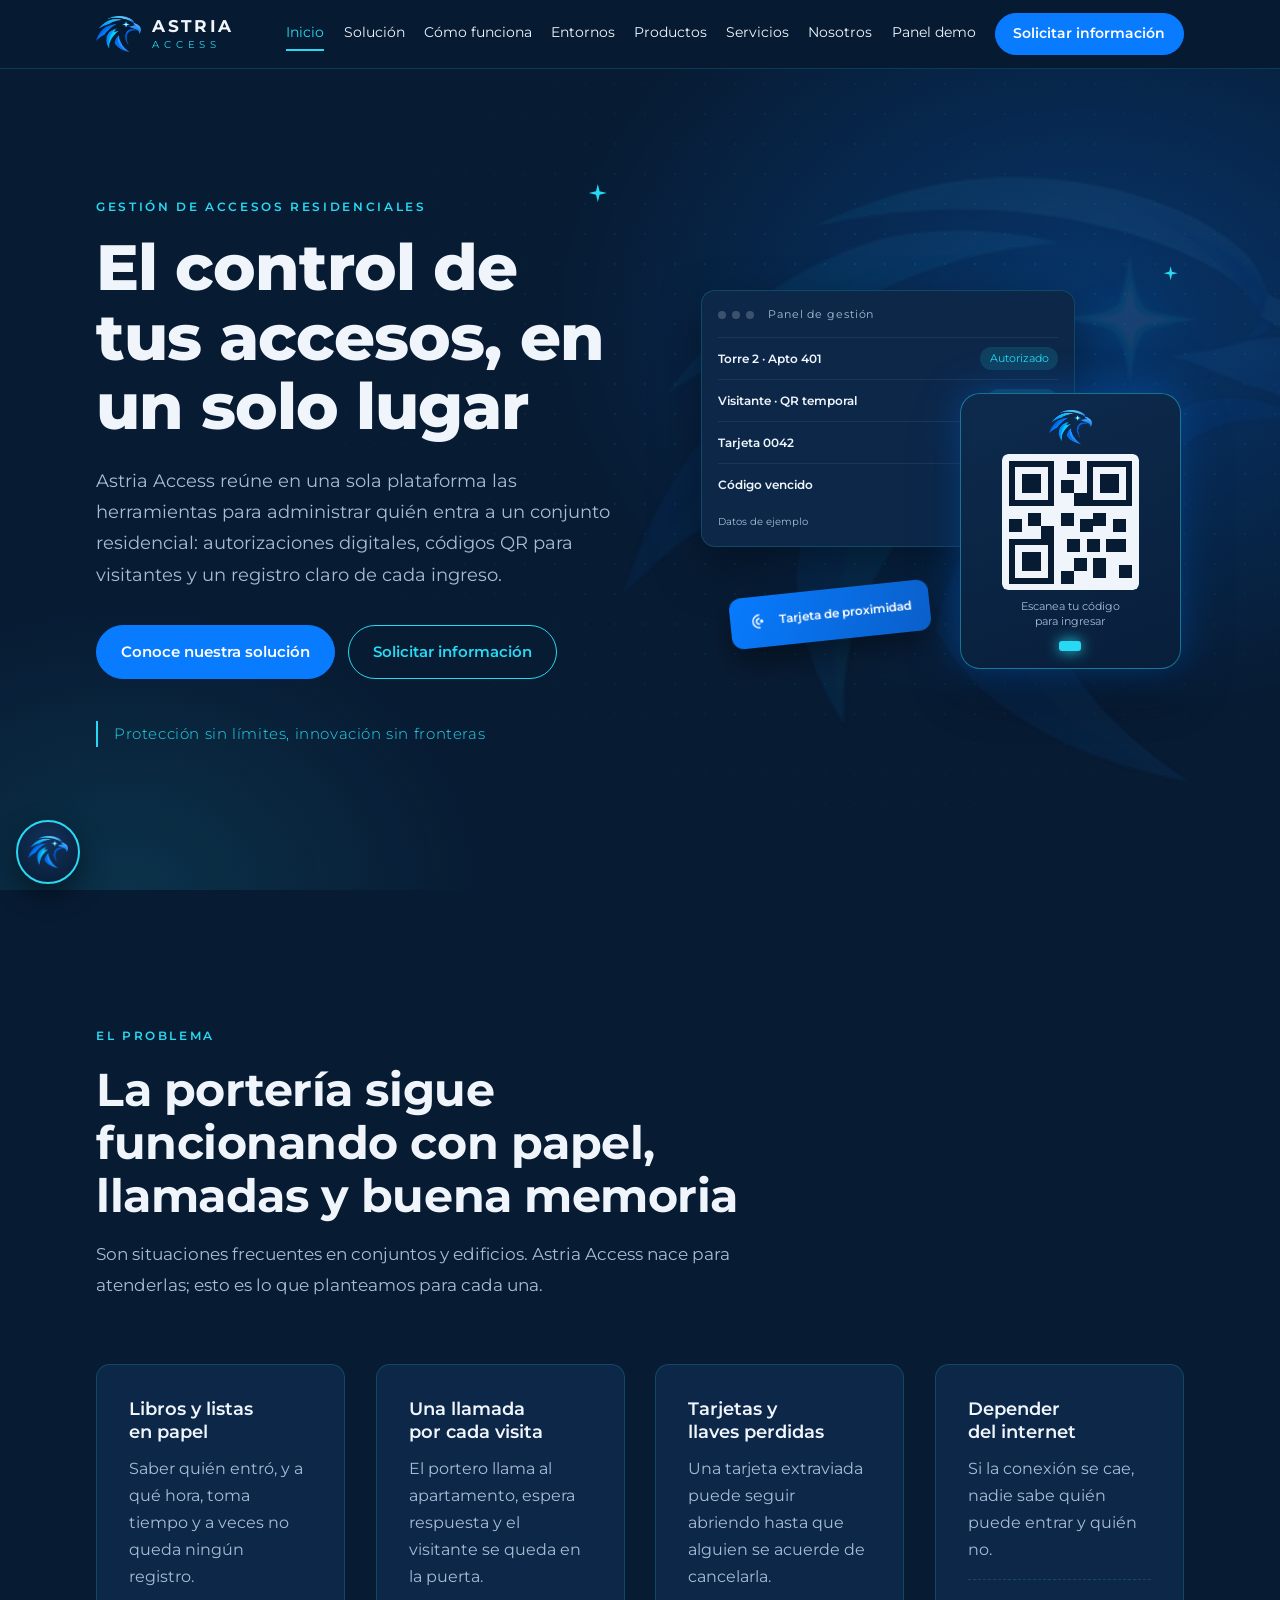
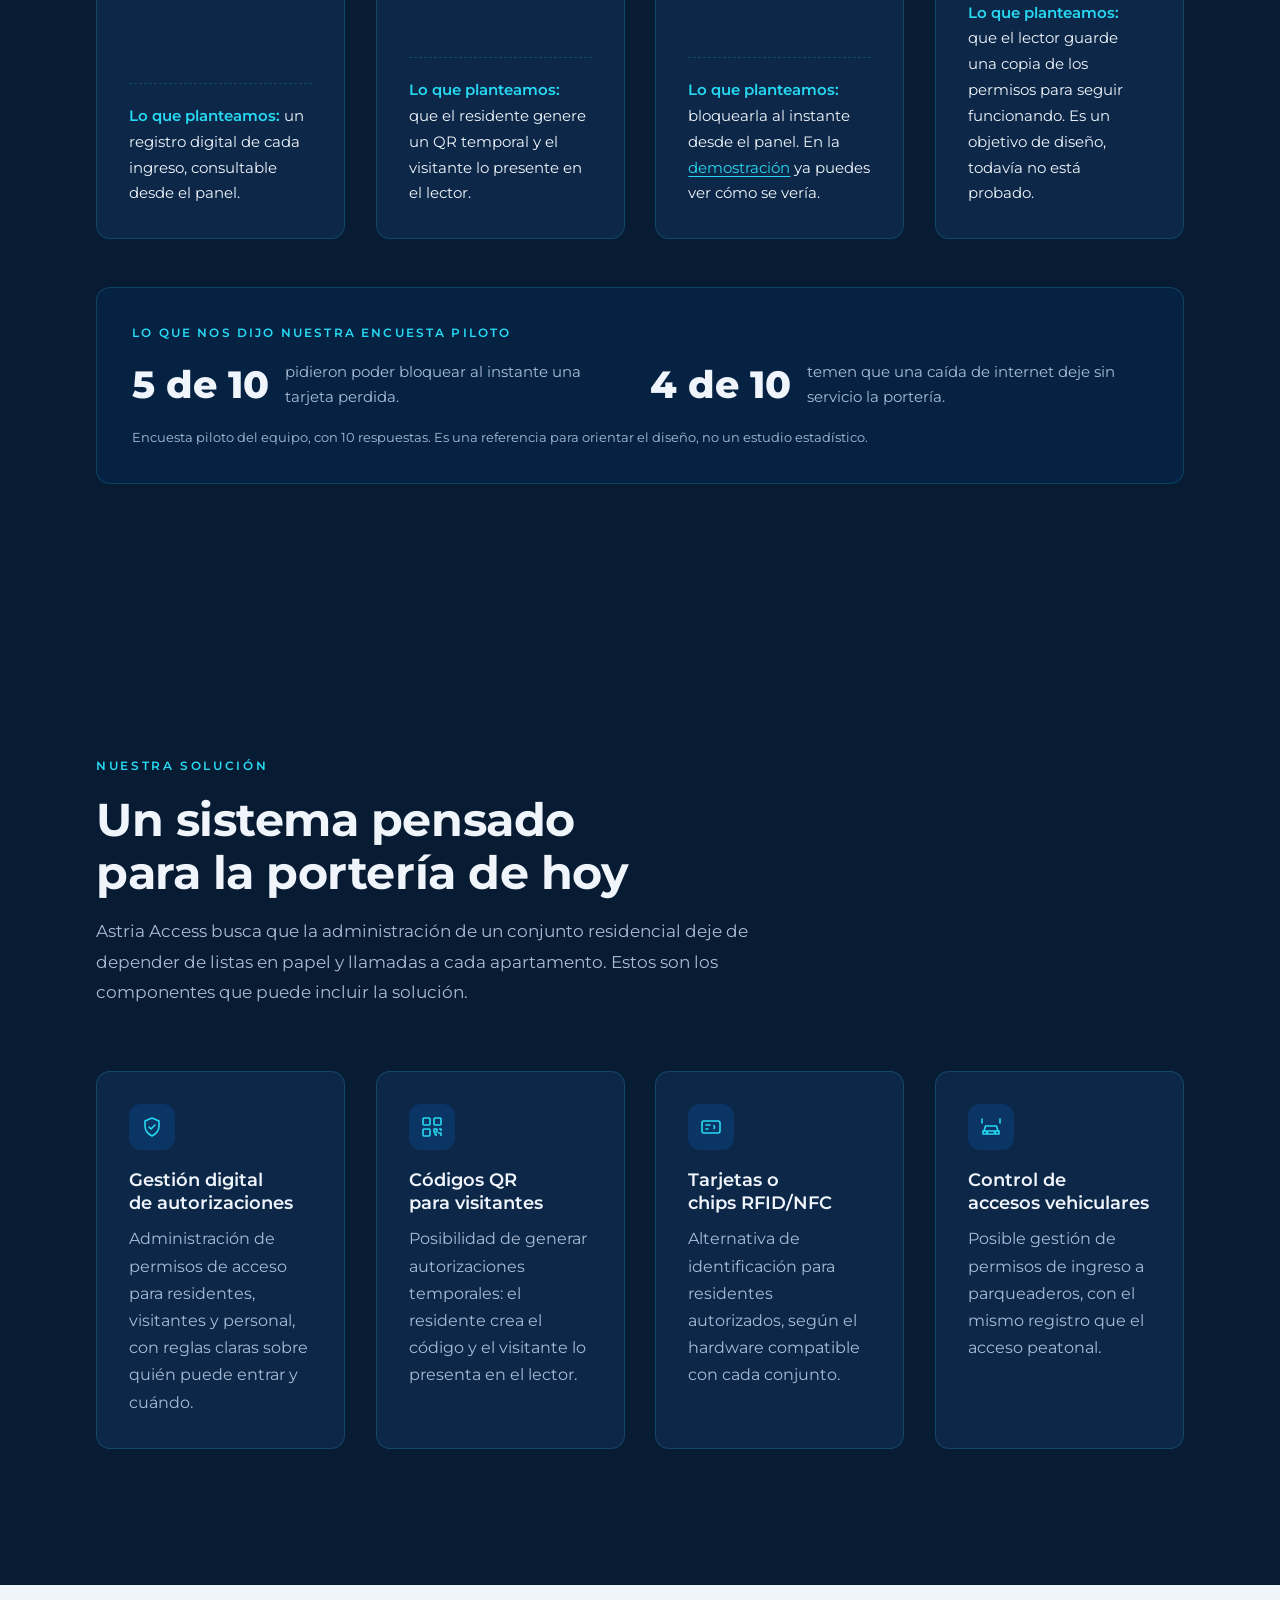
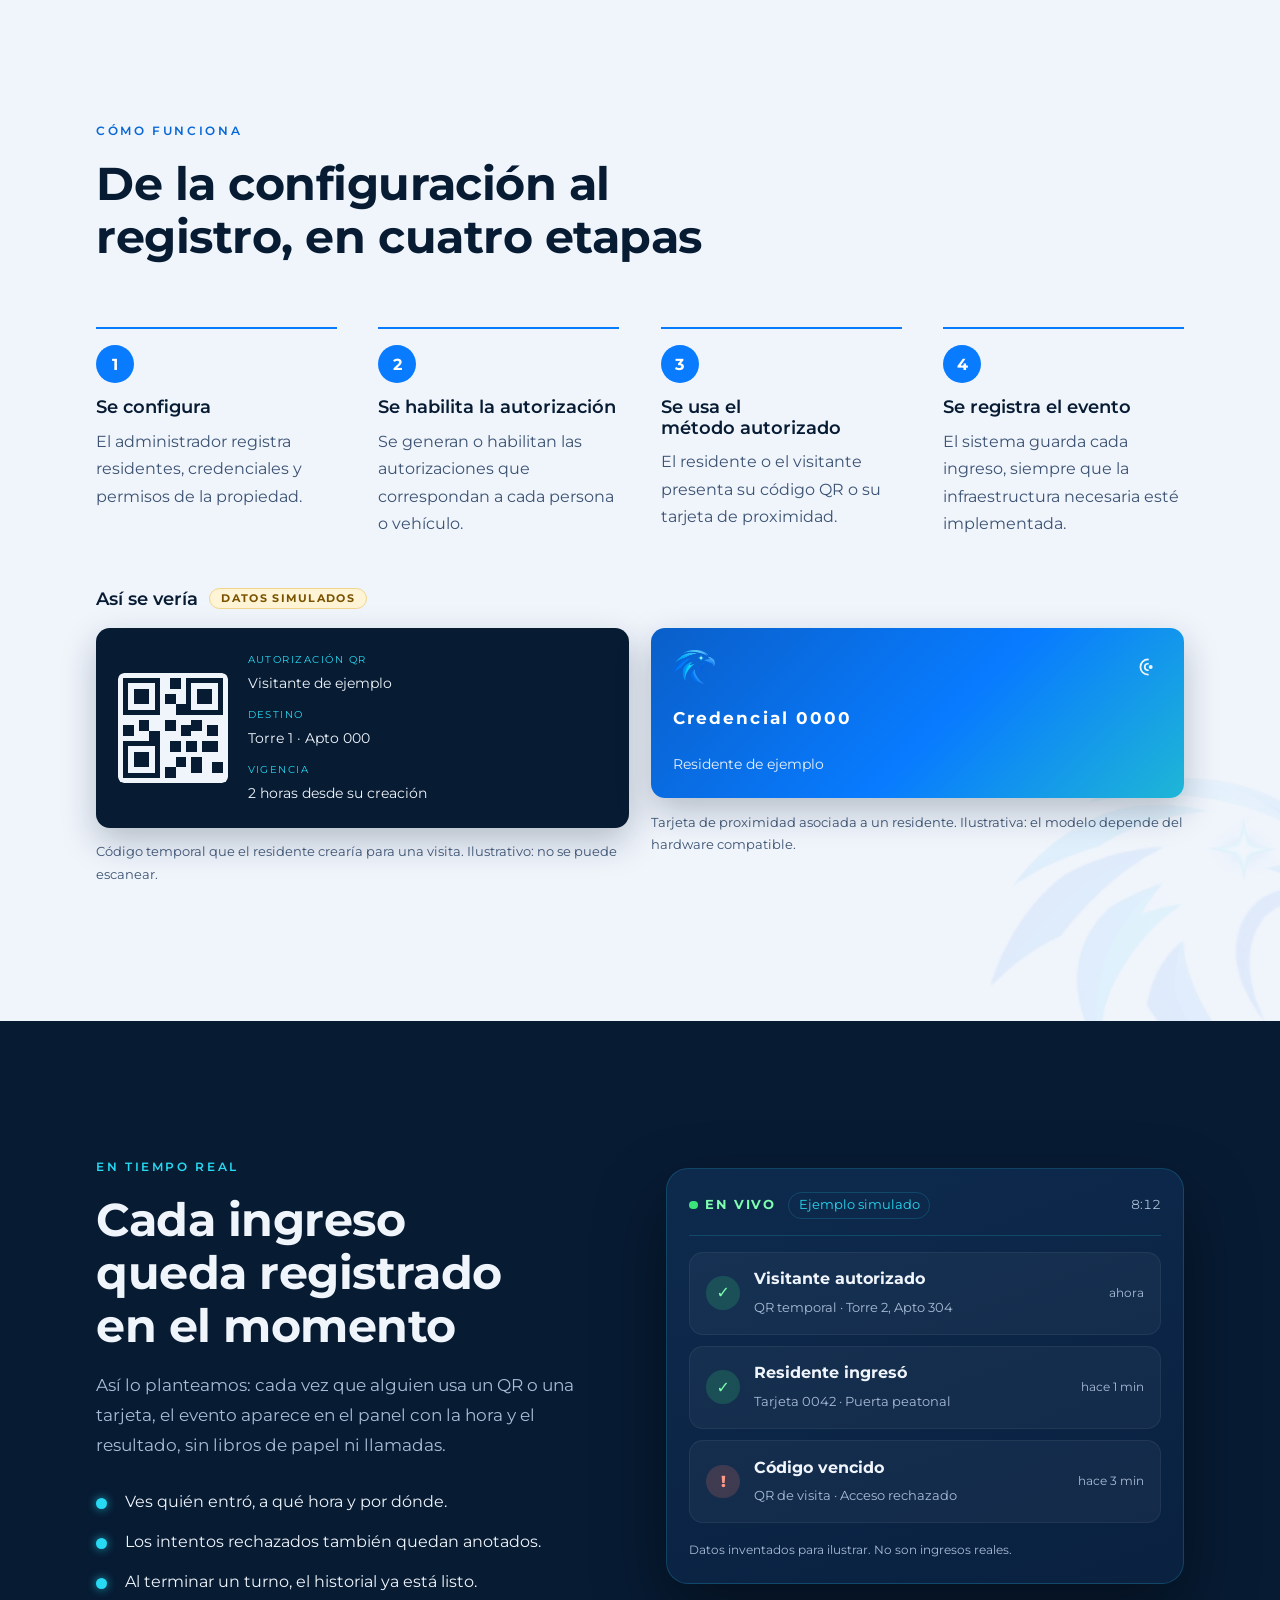
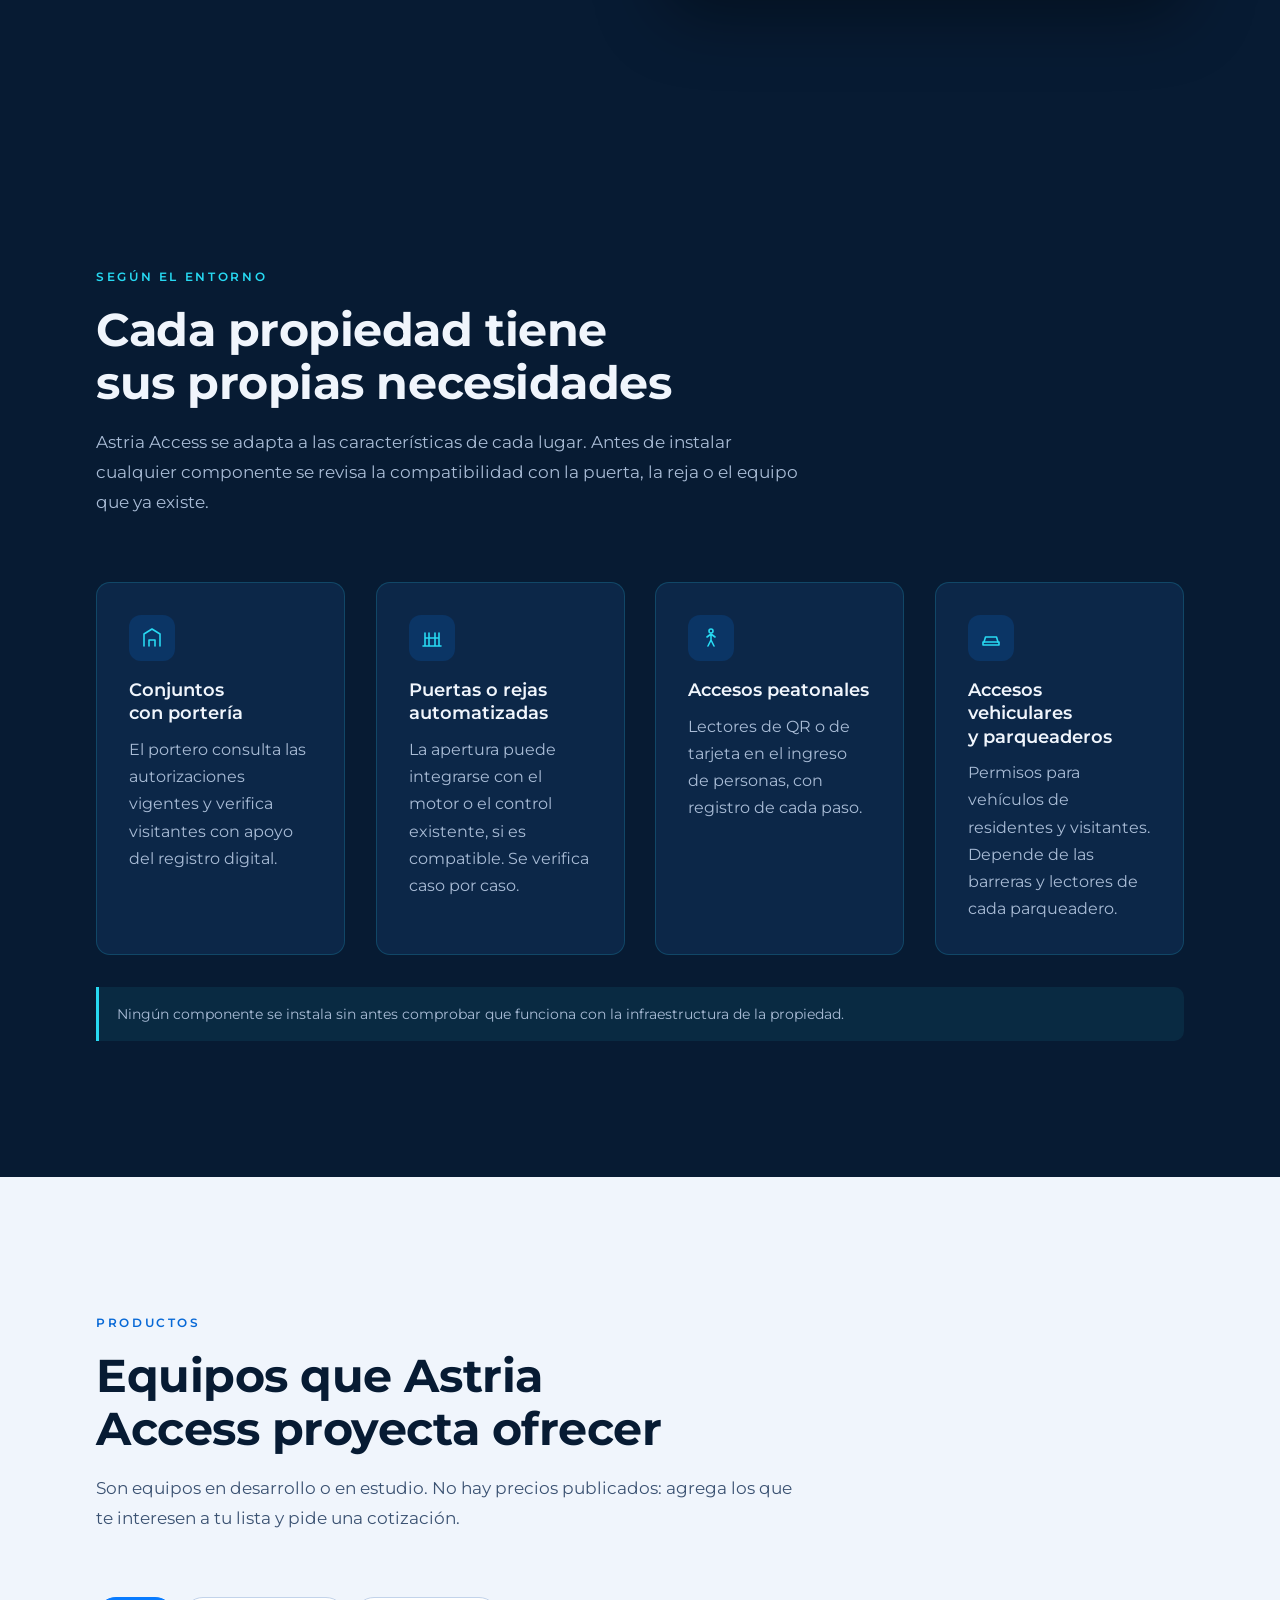
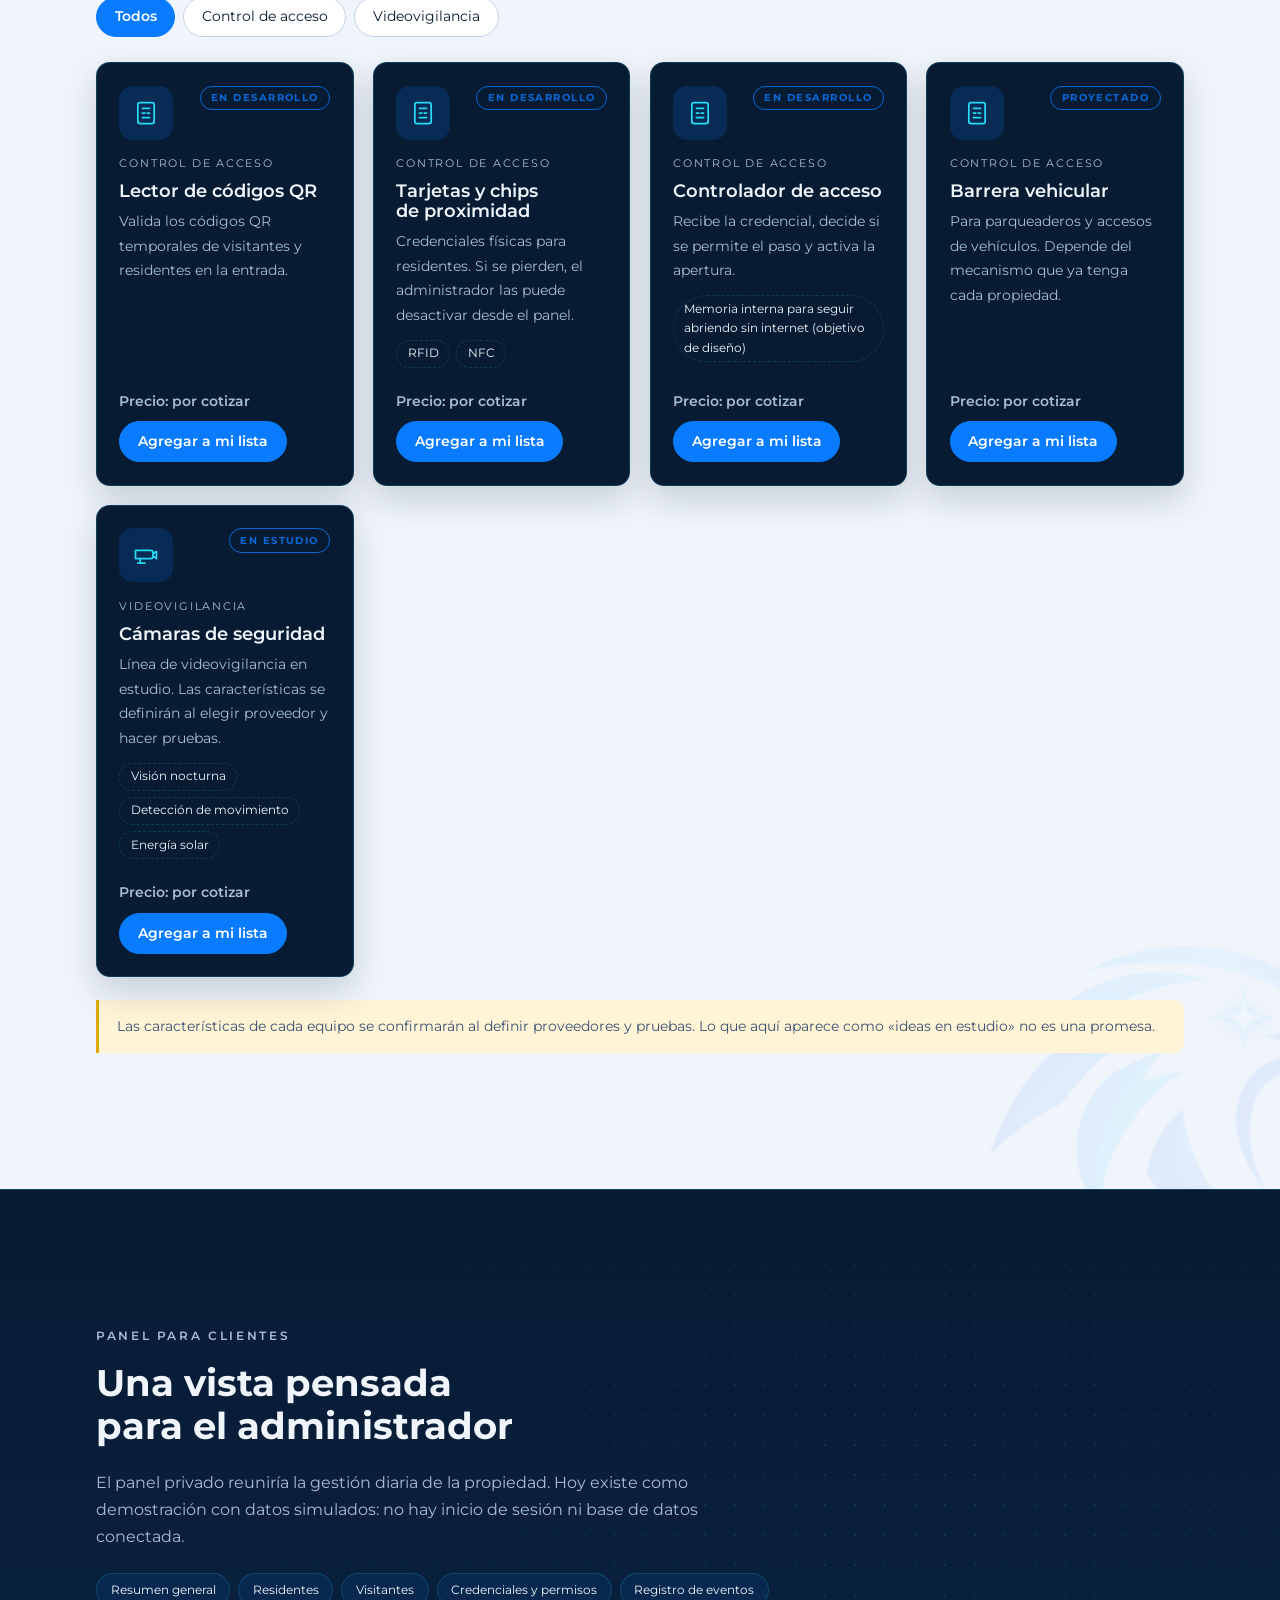
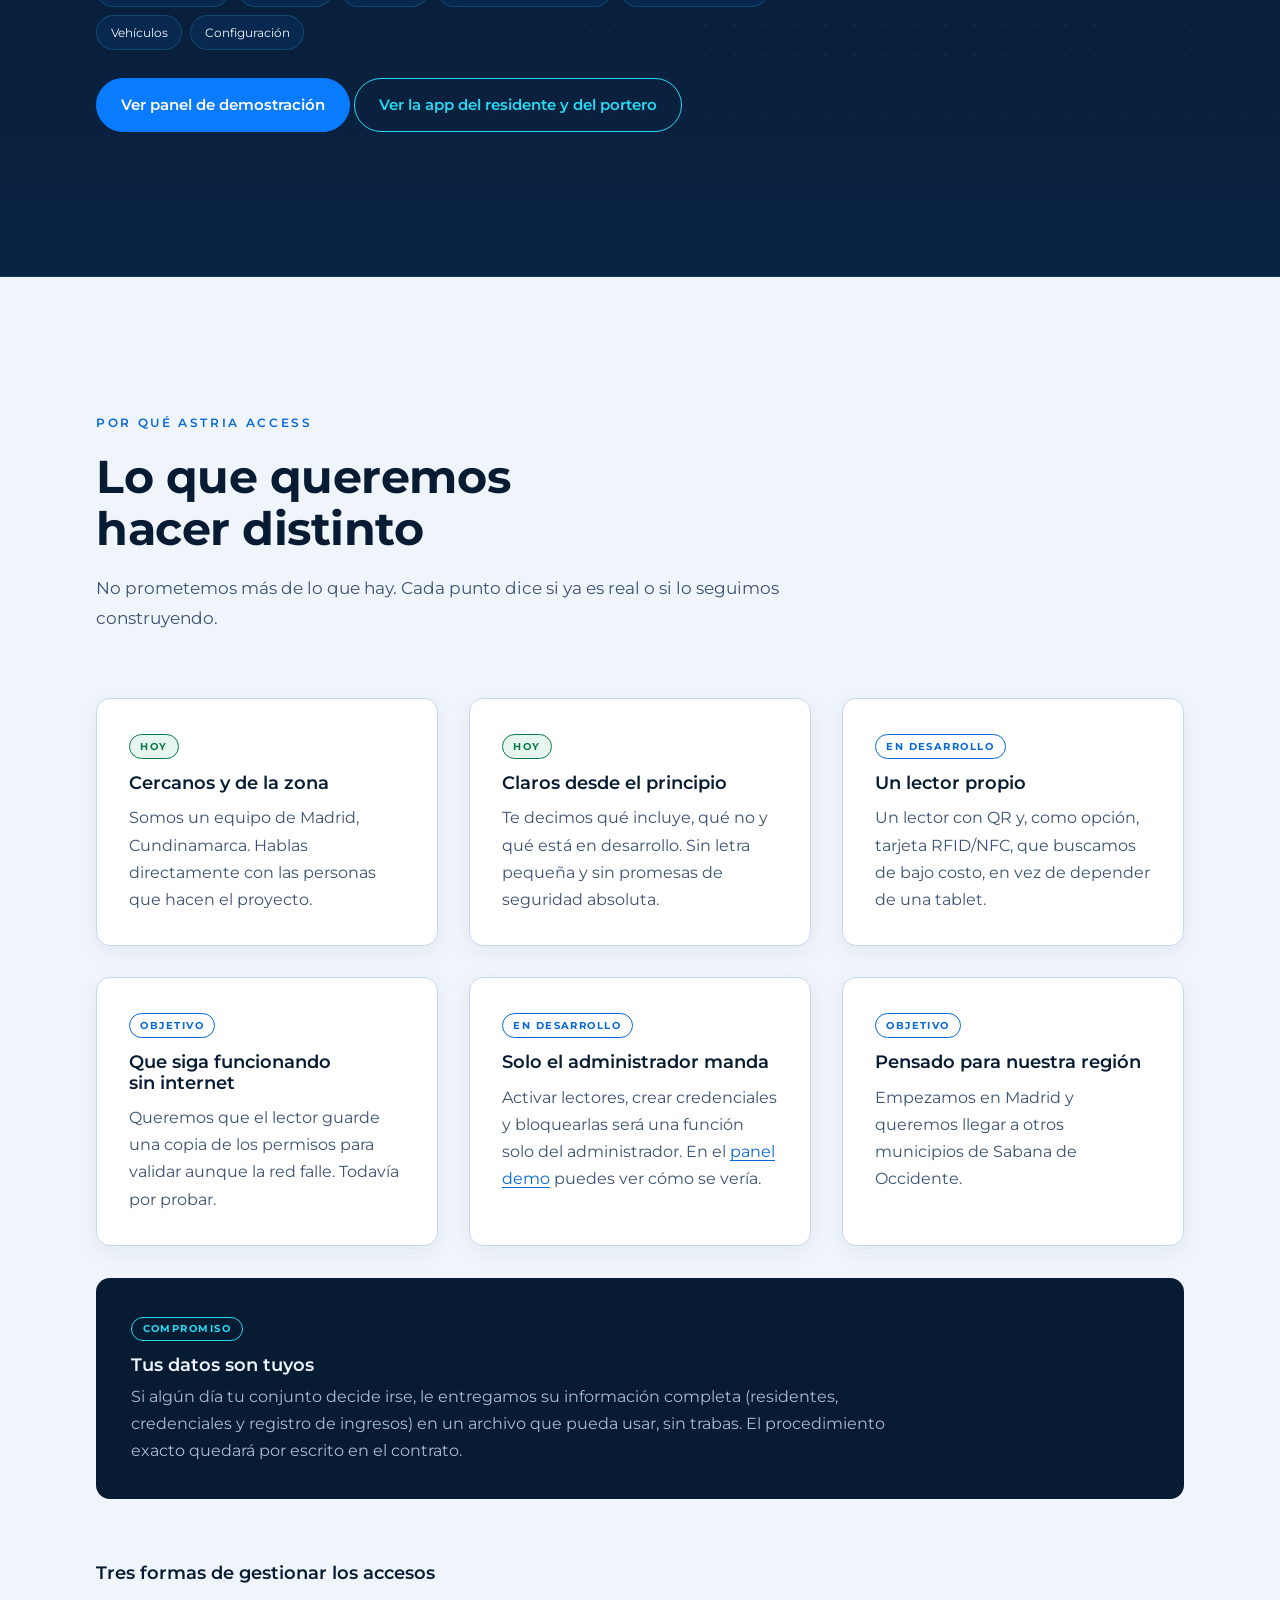
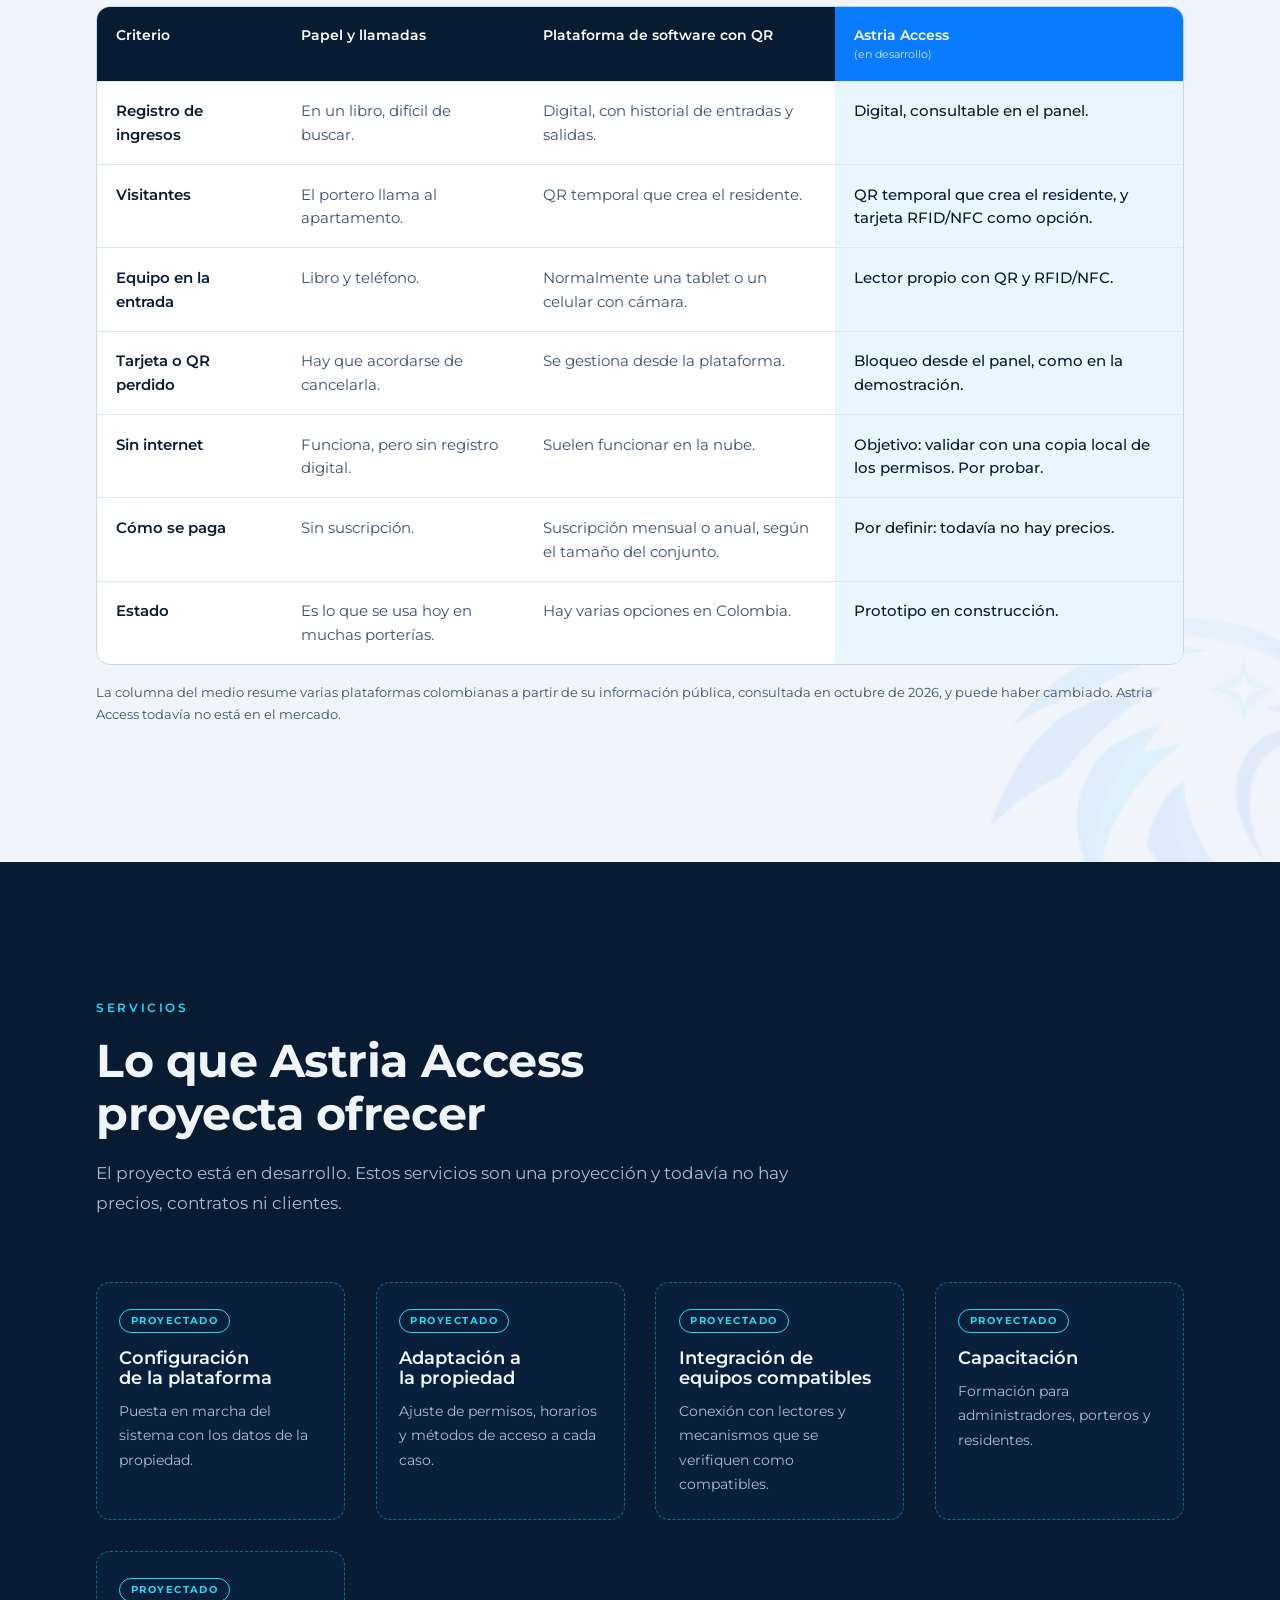
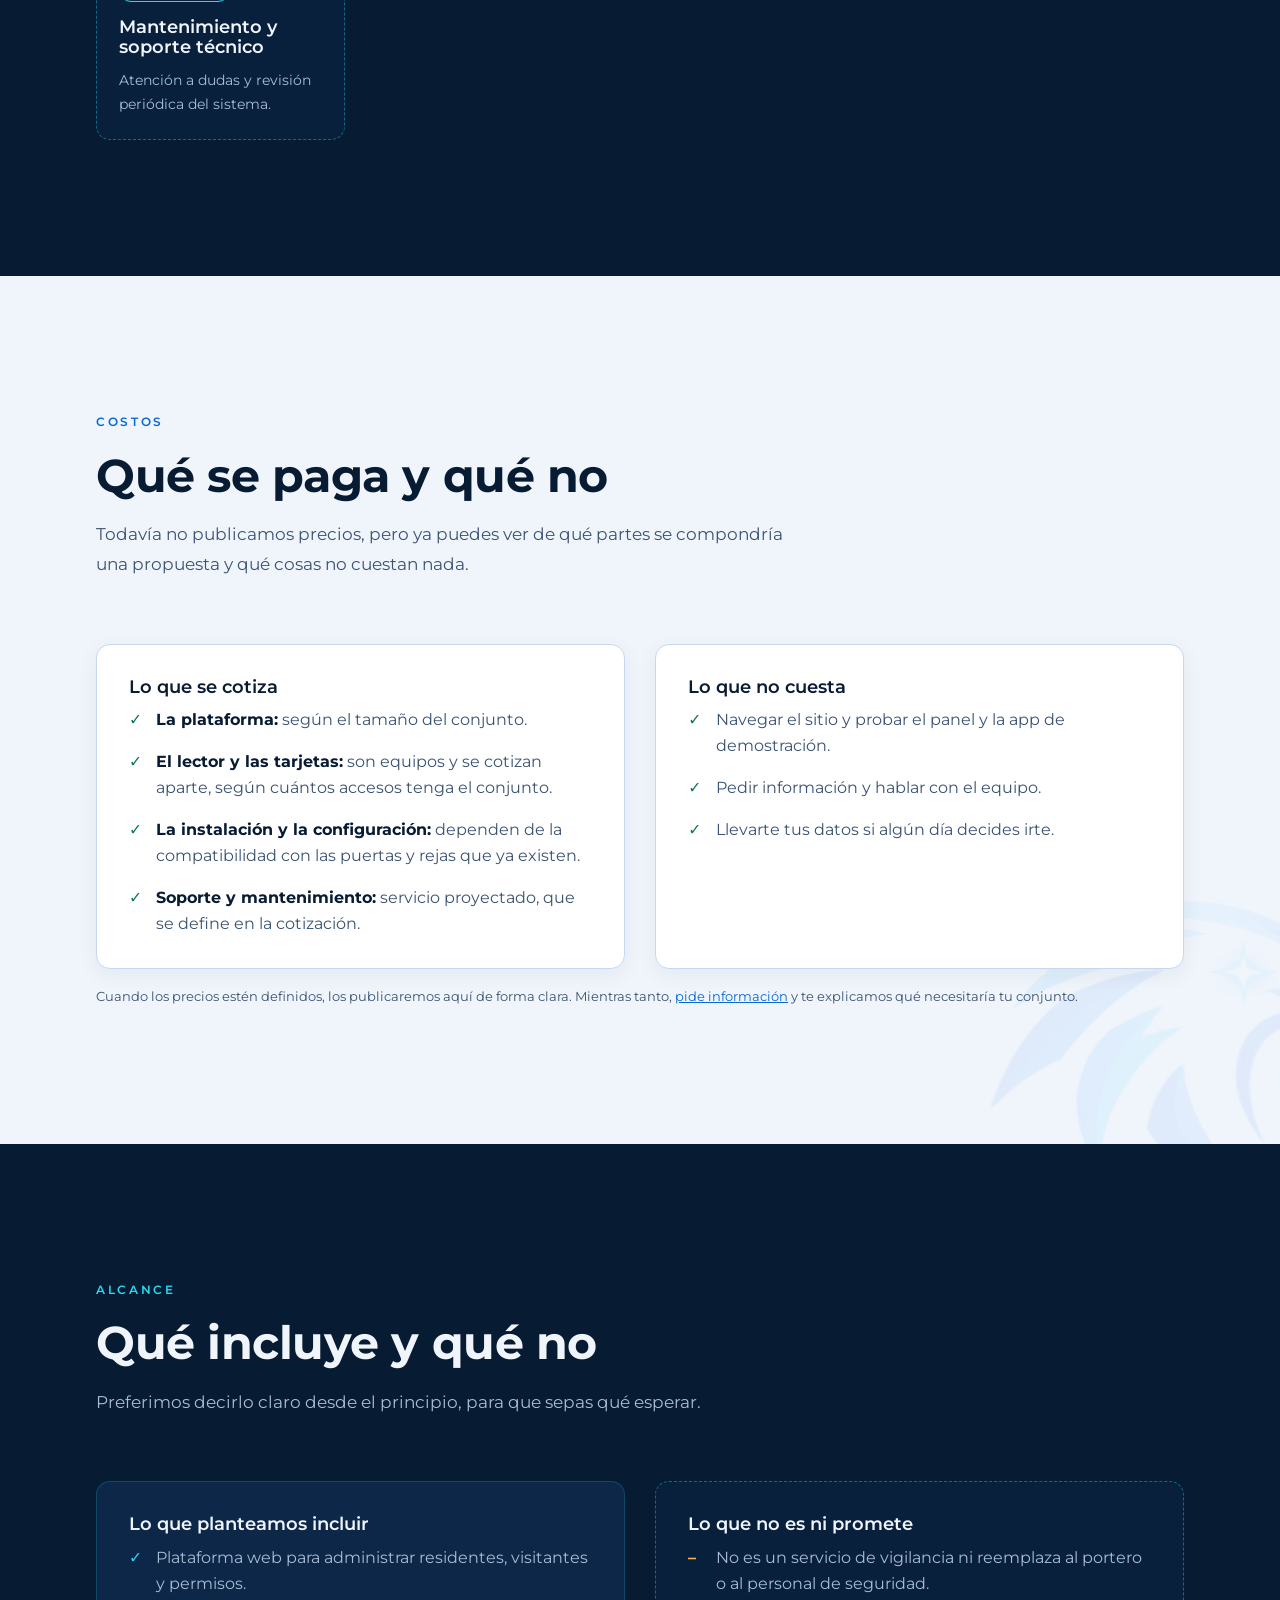
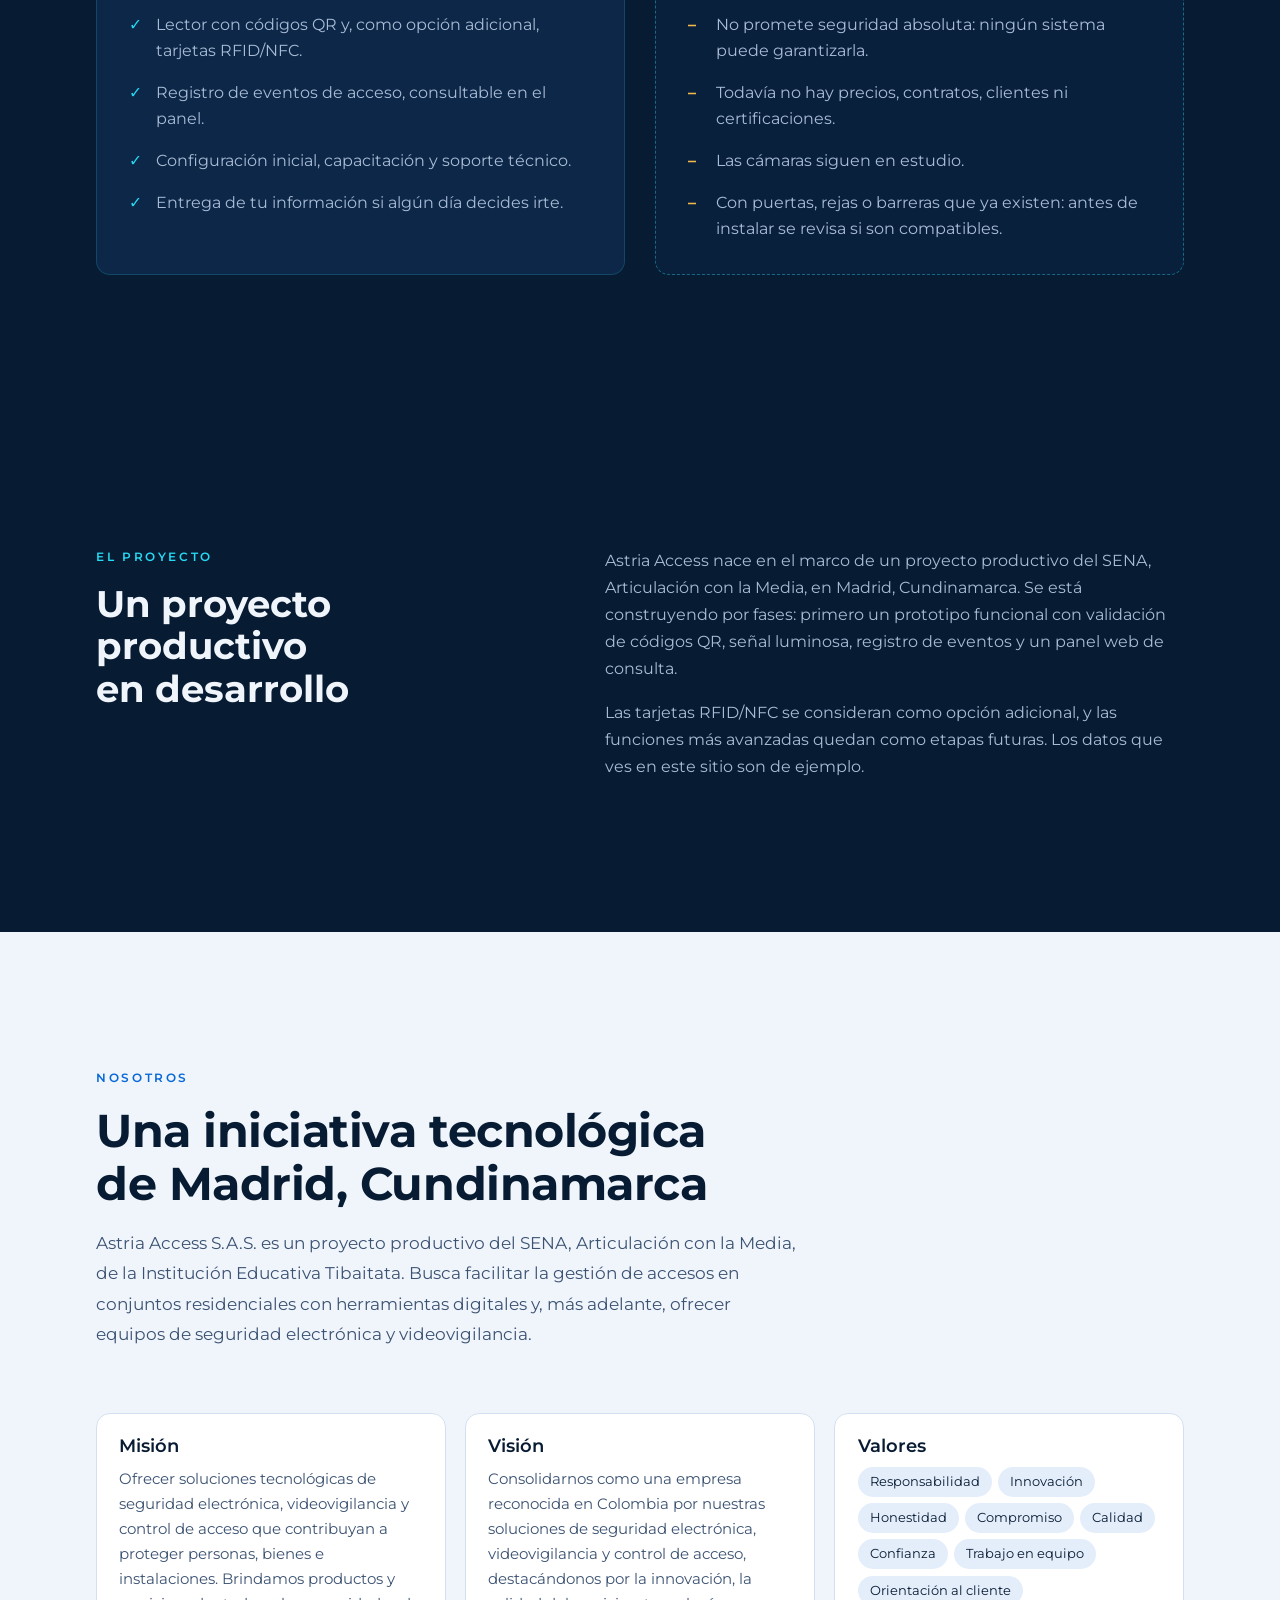
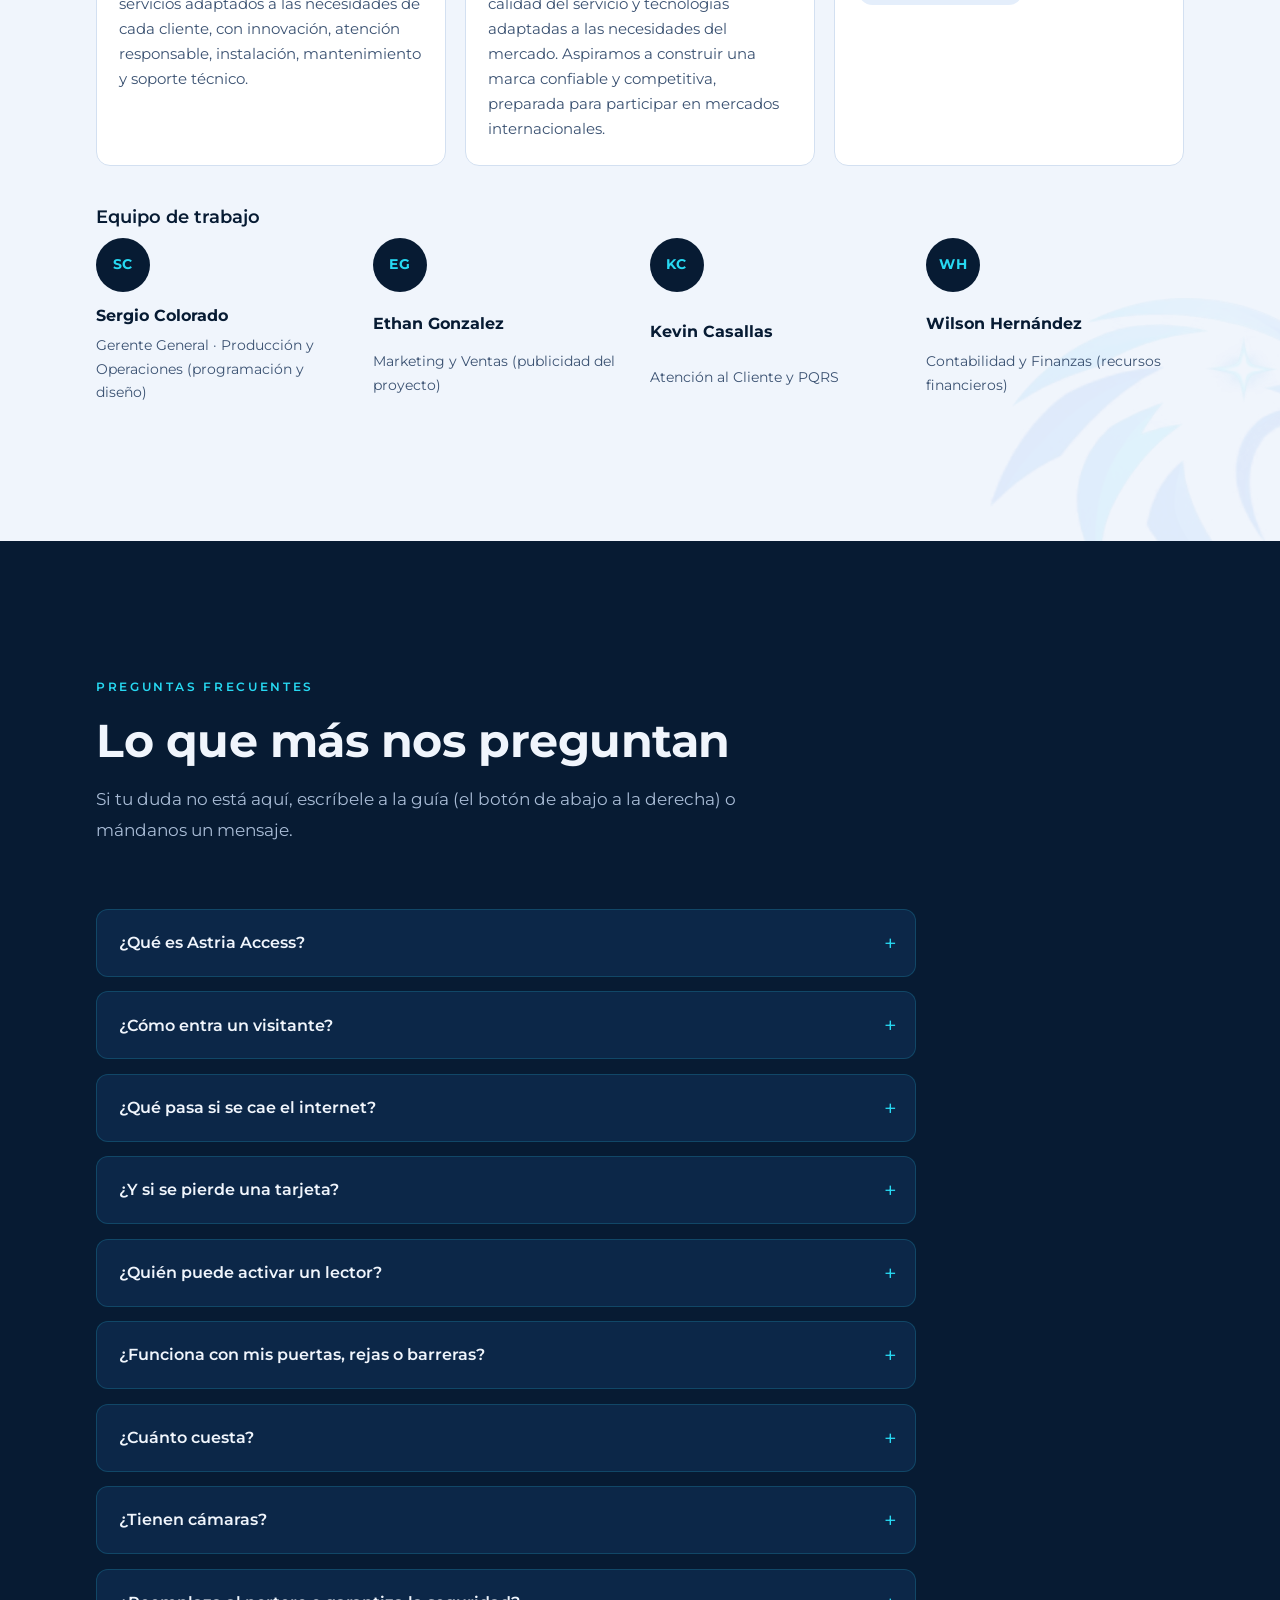
==== commit 394386ec: "Rename index (2).html to index.html" ====
--- a/index.html
+++ b/index.html
@@ -278,6 +278,35 @@
             </figure>
 
           </div>
+        </div>
+      </div>
+    </section>
+
+    <!-- ============ EN TIEMPO REAL (ejemplo simulado) ============ -->
+    <section class="seccion" id="tiempo-real">
+      <div class="contenedor vivo">
+        <div class="vivo__texto">
+          <p class="etiqueta">En tiempo real</p>
+          <h2>Cada ingreso queda registrado en el momento</h2>
+          <p>Así lo planteamos: cada vez que alguien usa un QR o una tarjeta, el evento aparece en el panel con la hora y el resultado, sin libros de papel ni llamadas.</p>
+          <ul class="vivo__puntos">
+            <li>Ves quién entró, a qué hora y por dónde.</li>
+            <li>Los intentos rechazados también quedan anotados.</li>
+            <li>Al terminar un turno, el historial ya está listo.</li>
+          </ul>
+        </div>
+        <div class="vivo__tarjeta" aria-label="Ejemplo simulado de registro de ingresos">
+          <div class="vivo__cab">
+            <span class="vivo__en-vivo"><i aria-hidden="true"></i> EN VIVO</span>
+            <span class="vivo__sim">Ejemplo simulado</span>
+            <span class="vivo__hora" id="vivoHora">8:12</span>
+          </div>
+          <ul class="vivo__lista" id="vivoLista" aria-live="off">
+            <li class="vivo__ev vivo__ev--ok"><span class="vivo__ico" aria-hidden="true">✓</span><div><b>Visitante autorizado</b><small>QR temporal · Torre 2, Apto 304</small></div><time>ahora</time></li>
+            <li class="vivo__ev vivo__ev--ok"><span class="vivo__ico" aria-hidden="true">✓</span><div><b>Residente ingresó</b><small>Tarjeta 0042 · Puerta peatonal</small></div><time>hace 1 min</time></li>
+            <li class="vivo__ev vivo__ev--no"><span class="vivo__ico" aria-hidden="true">!</span><div><b>Código vencido</b><small>QR de visita · Acceso rechazado</small></div><time>hace 3 min</time></li>
+          </ul>
+          <p class="vivo__nota">Datos inventados para ilustrar. No son ingresos reales.</p>
         </div>
       </div>
     </section>
@@ -809,5 +838,6 @@
   <script src="main.js"></script>
   <script src="productos.js"></script>
   <script src="guia.js"></script>
+  <script src="movimiento.js"></script>
 </body>
 </html>
--- a/styles.css
+++ b/styles.css
@@ -696,3 +696,184 @@
 .compromiso h3 { color: var(--blanco-hielo); margin-bottom: .4em; }
 .seccion--clara .compromiso p { color: var(--texto-suave); margin: 0; max-width: 70ch; }
 .seccion--clara .compromiso .insignia { color: var(--cian); border-color: var(--cian); }
+
+/* ==========================================================
+   17. Más aire y movimiento
+   ========================================================== */
+
+/* ----- Aire: espacios, tamaños e interlineado ----- */
+body { line-height: 1.7; }
+.seccion { padding-block: clamp(5rem, 11vw, 8.5rem); }
+.seccion__cabecera { max-width: 64ch; margin-bottom: clamp(2.5rem, 5vw, 4rem); }
+.seccion__cabecera h2 { font-size: clamp(1.9rem, 3.6vw, 2.9rem); line-height: 1.15; margin-bottom: 1.1rem; max-width: 22ch; letter-spacing: -.01em; }
+.seccion__cabecera p:last-child { font-size: 1.08rem; line-height: 1.75; }
+.etiqueta { margin-bottom: 1rem; }
+
+.rejilla { gap: clamp(1.2rem, 2.4vw, 2rem); }
+.tarjeta { padding: 2rem; }
+.tarjeta h3 { margin-bottom: .7rem; font-size: 1.12rem; line-height: 1.3; }
+.tarjeta p { font-size: 1rem; line-height: 1.7; }
+.tarjeta .tarjeta__respuesta { padding-top: 1.2rem; font-size: .95rem; }
+.razon { padding: 2rem; }
+.razon p { font-size: 1rem; line-height: 1.7; }
+.razon h3 { margin-bottom: .7rem; }
+.pasos { gap: 2.6rem; }
+.pasos p { font-size: 1rem; line-height: 1.7; }
+.cifras { padding: 2.2rem; margin-top: 3rem; }
+.alcance { gap: clamp(1.2rem, 2.4vw, 2rem); }
+.alcance__col { padding: 2rem; }
+.alcance__col ul { gap: 1rem; }
+.alcance__col li { font-size: .98rem; line-height: 1.65; }
+.compromiso { padding: 2.2rem; margin-top: 2rem; }
+.faq { gap: .9rem; }
+.faq__item summary { padding: 1.2rem 3.2rem 1.2rem 1.4rem; font-size: 1.02rem; }
+.faq__item p { padding: 0 1.4rem 1.4rem; font-size: 1rem; line-height: 1.7; }
+.comparativa th, .comparativa td { padding: 1.1rem 1.2rem; font-size: .95rem; line-height: 1.55; }
+.comparativa__titulo { margin-block: 4rem 1.4rem; }
+.hero { padding-block: clamp(4rem, 10vw, 8rem); }
+.hero h1 { font-size: clamp(2.4rem, 5.4vw, 4rem); line-height: 1.08; margin-bottom: 1.5rem; letter-spacing: -.015em; }
+.hero__descripcion { font-size: 1.12rem; line-height: 1.75; }
+.hero__botones { margin-block: 2.2rem 2.6rem; }
+
+/* ----- Piezas que crea movimiento.js ----- */
+.progreso {
+  position: fixed; top: 0; left: 0; width: 100%; height: 3px; z-index: 60; pointer-events: none;
+  transform-origin: 0 50%; transform: scaleX(var(--p, 0));
+  background: linear-gradient(90deg, var(--azul-electrico), var(--cian));
+}
+.encabezado { transition: background .3s, box-shadow .3s; }
+.encabezado__interior { transition: min-height .3s; }
+.encabezado--scroll { background: rgba(7, 27, 51, .96); box-shadow: 0 10px 30px rgba(0, 0, 0, .35); }
+.encabezado--scroll .encabezado__interior { min-height: 58px; }
+
+.qr-caja { position: relative; overflow: hidden; border-radius: 6px; }
+.qr-caja > .qr { width: 100%; margin: 0; display: block; }
+.lector > .qr-caja { width: 72%; margin: 0 auto .6rem; }
+.demo__qr > .qr-caja { width: 110px; flex: none; }
+.lector__texto { white-space: pre-line; min-height: 2.8em; }
+.panel__fila { transition: background .6s; }
+.panel__fila--destello { background: rgba(39, 217, 242, .16); }
+.lector--ok .lector__led { background: #3be37a; box-shadow: 0 0 16px #3be37a; animation: none; }
+.lector--ok .lector__texto { color: #7dffae; font-weight: 600; }
+
+/* Luz que sigue al cursor sobre las tarjetas */
+.tarjeta, .razon, .servicio, .alcance__col, .compromiso { position: relative; overflow: hidden; }
+.tarjeta::after, .razon::after, .servicio::after, .alcance__col::after, .compromiso::after {
+  content: ""; position: absolute; inset: 0; pointer-events: none; opacity: 0; transition: opacity .3s;
+  background: radial-gradient(420px circle at var(--mx, 50%) var(--my, 50%), rgba(39, 217, 242, .14), transparent 60%);
+}
+.razon::after, .alcance--clara .alcance__col::after { background: radial-gradient(420px circle at var(--mx, 50%) var(--my, 50%), rgba(8, 123, 255, .10), transparent 60%); }
+.tarjeta:hover::after, .razon:hover::after, .servicio:hover::after, .alcance__col:hover::after, .compromiso:hover::after { opacity: 1; }
+
+/* Botón con destello al pasar el cursor */
+.boton { position: relative; overflow: hidden; isolation: isolate; }
+.boton:not(.boton--borde)::after {
+  content: ""; position: absolute; inset: 0; z-index: -1; pointer-events: none;
+  background: linear-gradient(110deg, transparent 30%, rgba(255, 255, 255, .35) 50%, transparent 70%);
+  transform: translateX(-120%); transition: transform .7s;
+}
+.boton:not(.boton--borde):hover::after { transform: translateX(120%); }
+
+/* Tarjeta de la demo: leve inclinación 3D */
+.demo__tarjeta { transform: perspective(700px) rotateX(var(--rx, 0deg)) rotateY(var(--ry, 0deg)); transition: transform .18s ease-out; will-change: transform; }
+
+/* Preguntas frecuentes: se abren con suavidad (si el navegador lo permite) */
+.faq__item { interpolate-size: allow-keywords; }
+.faq__item::details-content { block-size: 0; overflow: clip; transition: block-size .35s ease, content-visibility .35s allow-discrete; }
+.faq__item[open]::details-content { block-size: auto; }
+.faq__item summary::after { transition: transform .3s; }
+.faq__item[open] summary::after { transform: translateY(-50%) rotate(180deg); }
+
+/* ----- Movimiento (solo si la persona no pidió reducirlo) ----- */
+@media (prefers-reduced-motion: no-preference) {
+  /* Aparición al hacer scroll: sube, se enfoca y se escalona de izquierda a derecha */
+  .js .aparece {
+    opacity: 0; transform: none; translate: 0 28px; filter: blur(6px);
+    transition: opacity .8s cubic-bezier(.22, .61, .36, 1) calc(var(--i, 0) * 90ms),
+                translate .8s cubic-bezier(.22, .61, .36, 1) calc(var(--i, 0) * 90ms),
+                filter .8s ease calc(var(--i, 0) * 90ms),
+                border-color .25s, box-shadow .25s, transform .25s;
+  }
+  .js .aparece.visible { opacity: 1; translate: 0 0; filter: none; }
+  .js .comparativa tbody tr.aparece { filter: none; }
+
+  /* Entrada del inicio */
+  @keyframes entra { from { opacity: 0; translate: 0 26px; filter: blur(8px); } to { opacity: 1; translate: 0 0; filter: none; } }
+  @keyframes entraDerecha { from { opacity: 0; translate: 60px 0; scale: .96; } to { opacity: 1; translate: 0 0; scale: 1; } }
+  @keyframes entraAbajo { from { opacity: 0; translate: 0 50px; scale: .94; } to { opacity: 1; translate: 0 0; scale: 1; } }
+  @keyframes entraIzquierda { from { opacity: 0; translate: -36px 24px; } to { opacity: 1; translate: 0 0; } }
+  @keyframes filaEntra { from { opacity: 0; translate: -12px 0; } to { opacity: 1; translate: 0 0; } }
+  .hero__texto > * { animation: entra .9s cubic-bezier(.22, .61, .36, 1) both; }
+  .hero__texto > :nth-child(1) { animation-delay: .05s; }
+  .hero__texto > :nth-child(2) { animation-delay: .18s; }
+  .hero__texto > :nth-child(3) { animation-delay: .32s; }
+  .hero__texto > :nth-child(4) { animation-delay: .46s; }
+  .hero__texto > :nth-child(5) { animation-delay: .6s; }
+  .panel { animation: entraDerecha 1s .3s cubic-bezier(.22, .61, .36, 1) both; }
+  .lector { animation: entraAbajo 1s .55s cubic-bezier(.22, .61, .36, 1) both; }
+  .tarjeta-rfid { animation: entraIzquierda 1s .85s cubic-bezier(.22, .61, .36, 1) both; }
+  .panel__fila { animation: filaEntra .6s cubic-bezier(.22, .61, .36, 1) both; }
+  .panel__fila:nth-of-type(1) { animation-delay: .8s; }
+  .panel__fila:nth-of-type(2) { animation-delay: .95s; }
+  .panel__fila:nth-of-type(3) { animation-delay: 1.1s; }
+  .panel__fila:nth-of-type(4) { animation-delay: 1.25s; }
+  .hero::before { translate: 0 var(--py, 0px); }
+
+  /* El lector "escanea": una línea de luz recorre el QR cada 7 segundos */
+  .qr-caja::after {
+    content: ""; position: absolute; left: 0; right: 0; height: 22%; top: -22%; opacity: 0; pointer-events: none;
+    background: linear-gradient(180deg, transparent, rgba(39, 217, 242, .5));
+    border-bottom: 2px solid var(--cian); box-shadow: 0 6px 16px rgba(39, 217, 242, .7);
+    animation: escaneo 7s ease-in-out infinite 1.4s;
+  }
+  @keyframes escaneo { 0% { top: -22%; opacity: 0; } 4% { opacity: 1; } 38% { top: 100%; opacity: 1; } 42%, 100% { top: 100%; opacity: 0; } }
+
+  /* Pasos: la línea se dibuja y el número aparece con un rebote */
+  .pasos li::after {
+    content: ""; position: absolute; left: 0; top: -2px; height: 2px; width: 100%;
+    background: var(--azul-electrico); transform: scaleX(0); transform-origin: 0 50%;
+    transition: transform 1s cubic-bezier(.22, .61, .36, 1) .25s;
+  }
+  .pasos li.visible::after { transform: scaleX(1); }
+  .js .pasos li .pasos__numero { transform: scale(.4); opacity: 0; transition: transform .6s cubic-bezier(.34, 1.56, .64, 1) calc(var(--i, 0) * 90ms + .3s), opacity .4s calc(var(--i, 0) * 90ms + .3s); }
+  .js .pasos li.visible .pasos__numero { transform: none; opacity: 1; }
+}
+
+@media (max-width: 860px) {
+  .seccion__cabecera h2 { max-width: none; }
+  .tarjeta, .razon, .alcance__col { padding: 1.7rem; }
+}
+@media (prefers-reduced-motion: reduce) {
+  .qr-caja::after { display: none; }
+  .progreso { transition: none; }
+}
+
+/* ----- En tiempo real (ejemplo simulado) ----- */
+.vivo { display: grid; grid-template-columns: 1fr 1.05fr; gap: clamp(2rem, 6vw, 5rem); align-items: center; }
+.vivo__texto h2 { font-size: clamp(1.9rem, 3.6vw, 2.9rem); line-height: 1.15; margin-bottom: 1.1rem; letter-spacing: -.01em; }
+.vivo__texto > p:not(.etiqueta) { color: var(--texto-suave); font-size: 1.08rem; line-height: 1.75; }
+.vivo__puntos { list-style: none; margin: 1.8rem 0 0; padding: 0; display: grid; gap: .9rem; }
+.vivo__puntos li { position: relative; padding-left: 1.8rem; color: var(--blanco-hielo); line-height: 1.6; }
+.vivo__puntos li::before { content: ""; position: absolute; left: 0; top: .55em; width: .7rem; height: .7rem; border-radius: 50%; background: var(--cian); box-shadow: 0 0 10px rgba(39,217,242,.7); }
+.vivo__tarjeta { background: linear-gradient(160deg, #0d2a4d, #0a2140); border: 1px solid var(--borde); border-radius: 22px; padding: 1.4rem; box-shadow: 0 30px 70px rgba(0,0,0,.4); }
+.vivo__cab { display: flex; align-items: center; gap: .8rem; padding-bottom: 1rem; border-bottom: 1px solid var(--borde); font-size: .8rem; }
+.vivo__en-vivo { display: inline-flex; align-items: center; gap: .45rem; font-weight: 700; letter-spacing: .12em; color: #7dffae; }
+.vivo__en-vivo i { width: .55rem; height: .55rem; border-radius: 50%; background: #3be37a; box-shadow: 0 0 0 0 rgba(59,227,122,.6); }
+.vivo__sim { color: var(--cian); border: 1px solid var(--borde); border-radius: 999px; padding: .1rem .6rem; }
+.vivo__hora { margin-left: auto; color: var(--texto-suave); font-variant-numeric: tabular-nums; }
+.vivo__lista { list-style: none; margin: 1rem 0 0; padding: 0; display: grid; gap: .7rem; min-height: 15.5rem; align-content: start; }
+.vivo__ev { display: grid; grid-template-columns: auto 1fr auto; gap: .9rem; align-items: center; padding: .85rem 1rem; border-radius: 14px; background: rgba(255,255,255,.04); border: 1px solid rgba(255,255,255,.06); }
+.vivo__ev b { display: block; font-size: .98rem; }
+.vivo__ev small { color: var(--texto-suave); font-size: .82rem; }
+.vivo__ev time { color: var(--texto-suave); font-size: .75rem; white-space: nowrap; }
+.vivo__ico { width: 2.1rem; height: 2.1rem; border-radius: 50%; display: grid; place-items: center; font-weight: 800; }
+.vivo__ev--ok .vivo__ico { background: rgba(59,227,122,.18); color: #7dffae; }
+.vivo__ev--no .vivo__ico { background: rgba(255,120,100,.18); color: #ff9a8a; }
+.vivo__nota { margin: 1rem 0 0; font-size: .78rem; color: var(--texto-suave); }
+@media (max-width: 860px) { .vivo { grid-template-columns: 1fr; } .vivo__ev { grid-template-columns: auto 1fr; } .vivo__ev time { display: none; } }
+@media (prefers-reduced-motion: no-preference) {
+  .vivo__en-vivo i { animation: latido 1.8s infinite; }
+  @keyframes latido { 70% { box-shadow: 0 0 0 9px rgba(59,227,122,0); } 100% { box-shadow: 0 0 0 0 rgba(59,227,122,0); } }
+  @keyframes eventoEntra { from { opacity: 0; translate: 0 -18px; scale: .97; } to { opacity: 1; translate: 0 0; scale: 1; } }
+  .vivo__ev--nuevo { animation: eventoEntra .6s cubic-bezier(.22,.61,.36,1) both; border-color: rgba(39,217,242,.5); }
+}
